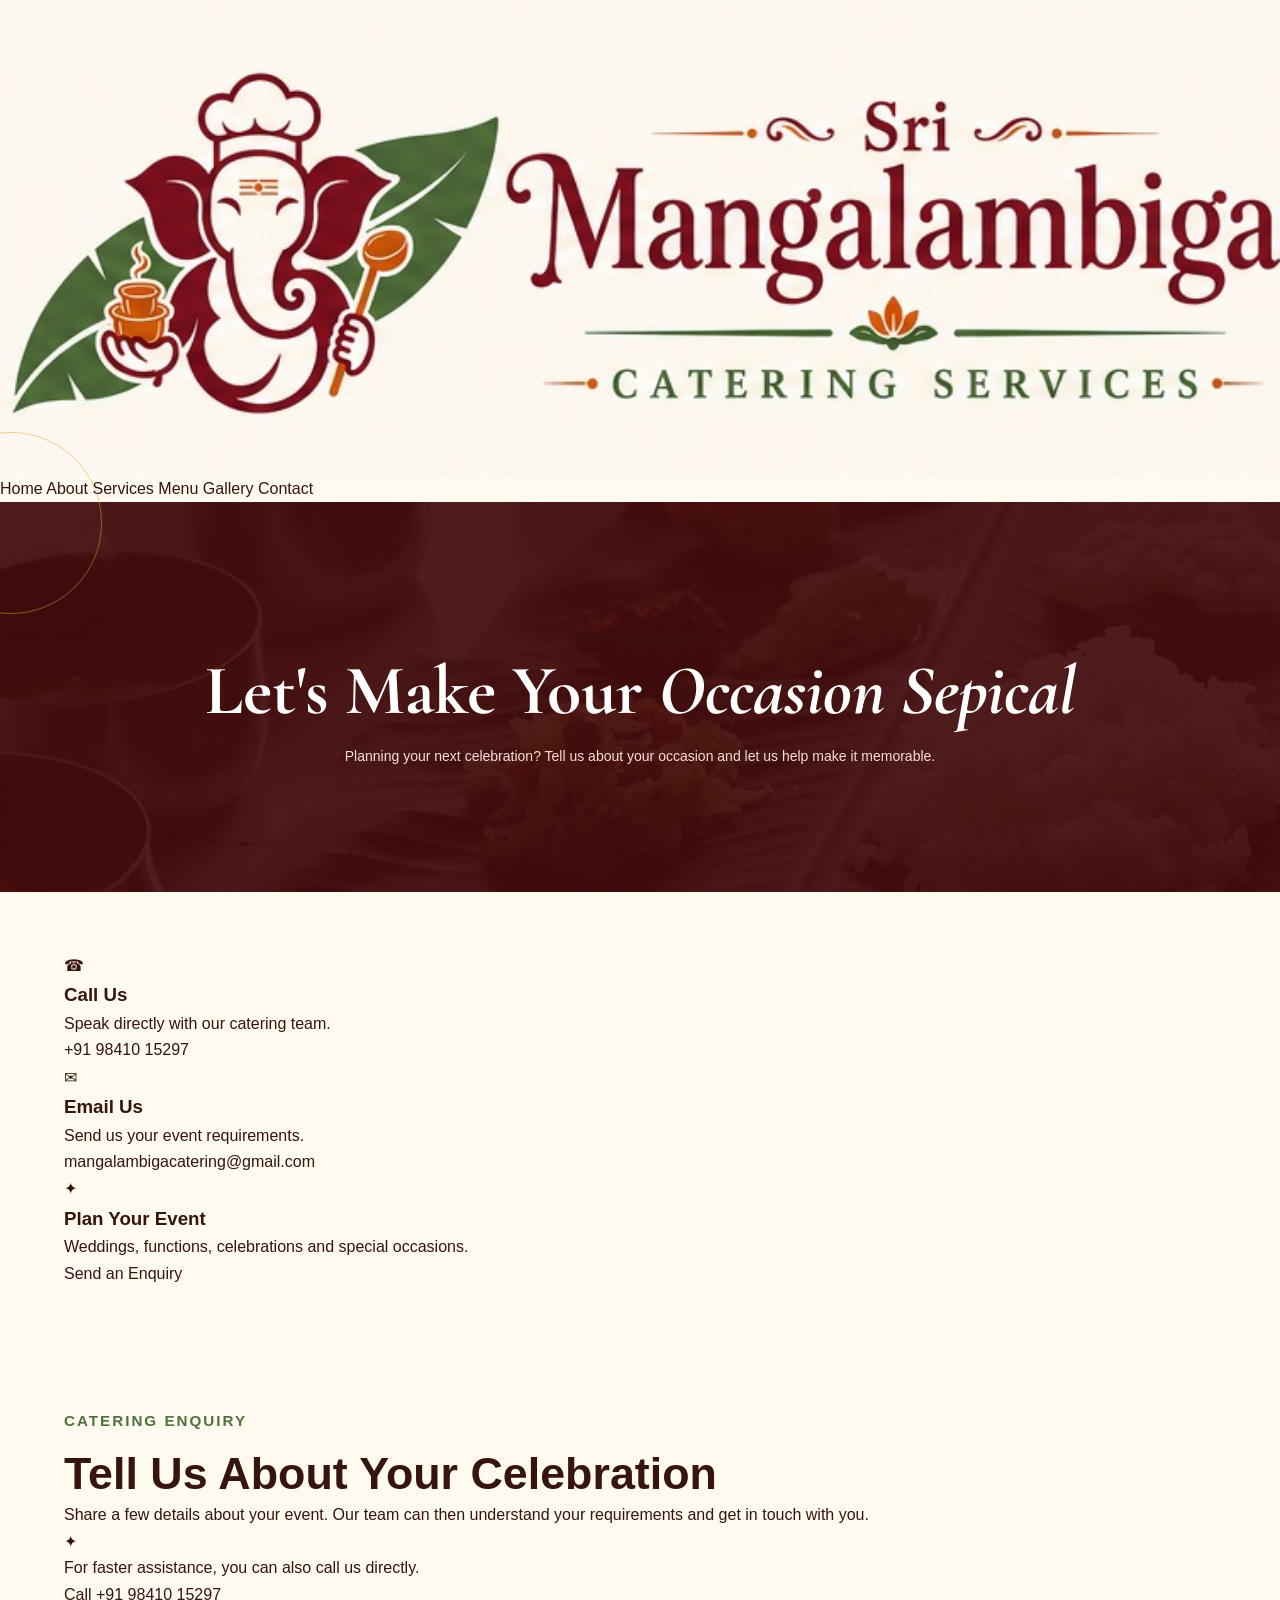
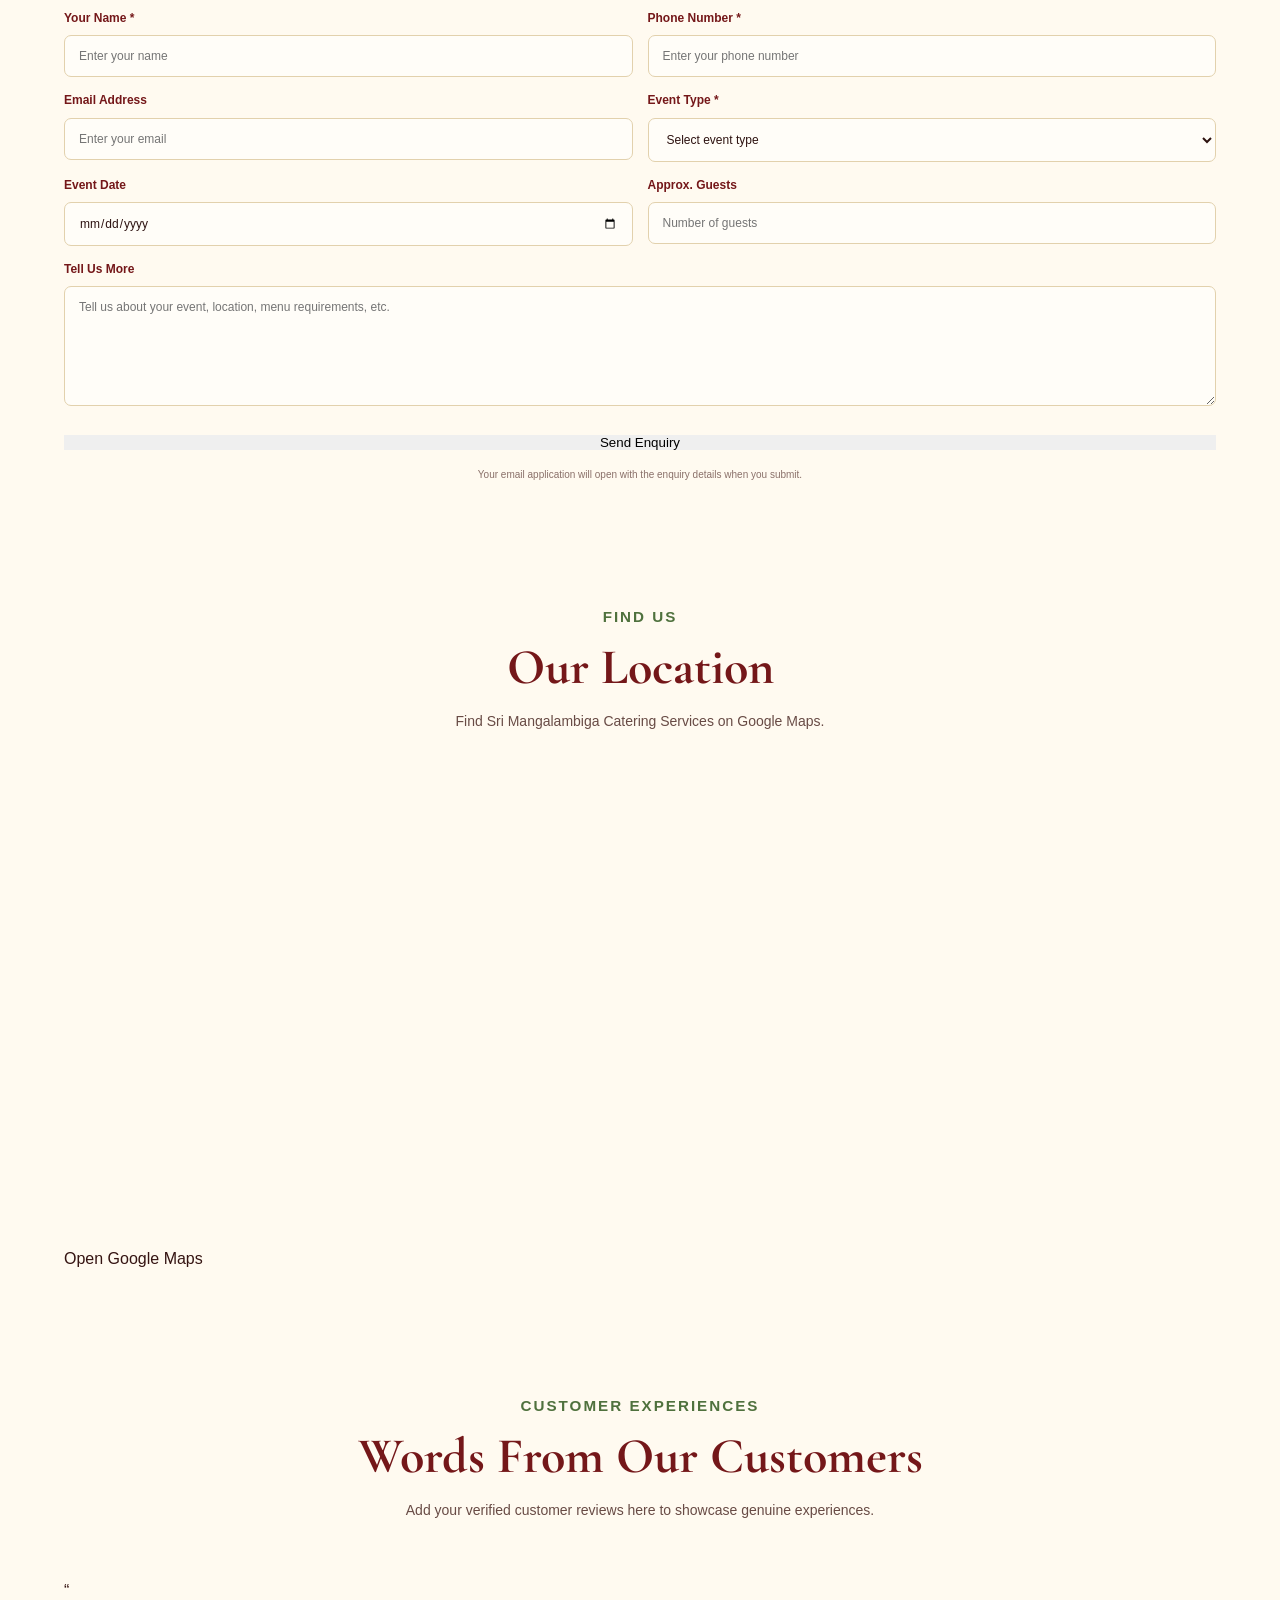
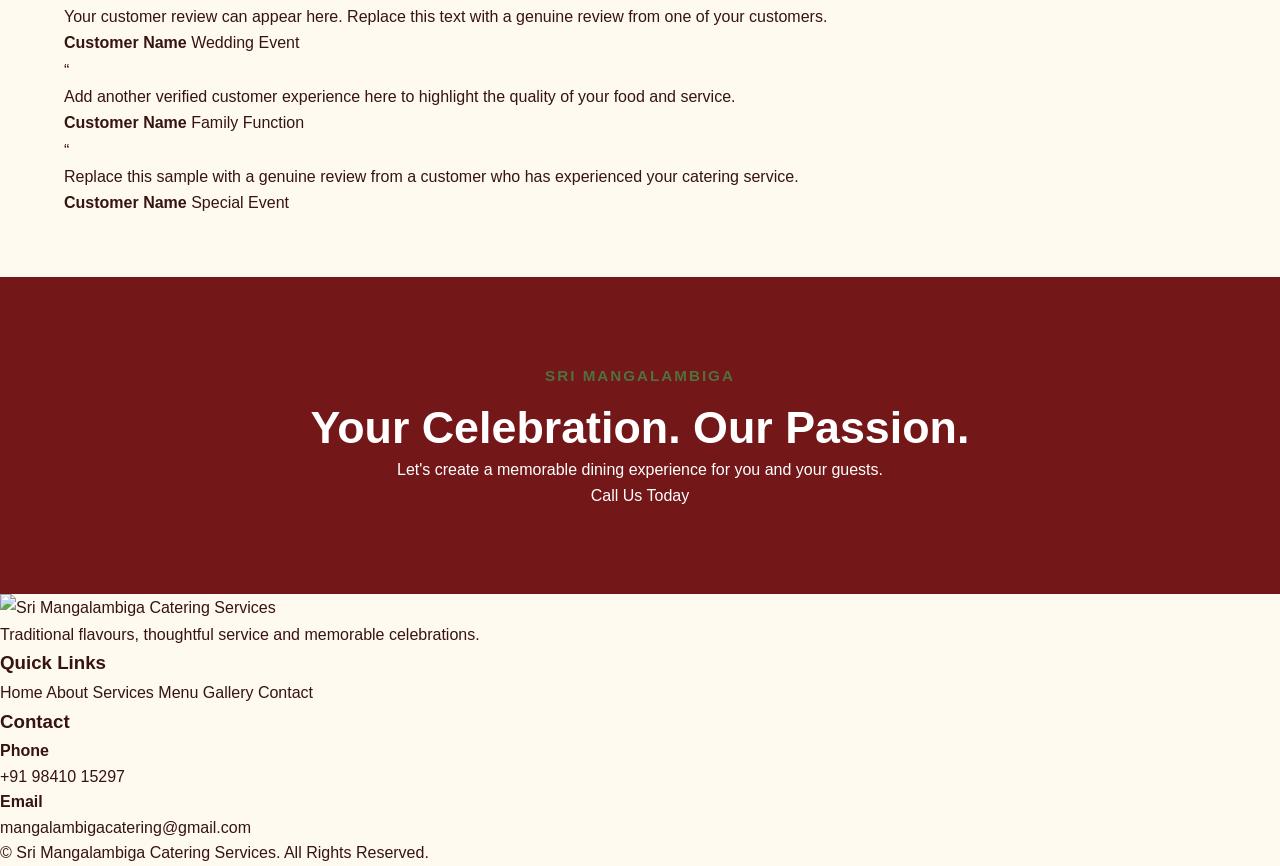
==== about.html @ ab40371c "Replace events.html with about.html content" ====
<!DOCTYPE html>
<html lang="en">

<head>
    <meta charset="UTF-8">

    <meta name="viewport"
          content="width=device-width, initial-scale=1.0">

    <title>Contact | Sri Mangalambiga Catering Services</title>

    <link rel="stylesheet" href="style.css">

    <link rel="preconnect"
          href="https://fonts.googleapis.com">

    <link rel="preconnect"
          href="https://fonts.gstatic.com"
          crossorigin>

    <link href="https://fonts.googleapis.com/css2?family=Cormorant+Garamond:wght@400;500;600;700&family=DM+Sans:wght@400;500;600;700&display=swap"
          rel="stylesheet">
</head>

<body>


<!-- =====================================================
     HEADER
===================================================== -->

<header class="site-header">

    <div class="container nav-container">

        <a href="index.html"
           class="logo">

            <img src="images/logo-horizontal.png"
                 alt="Sri Mangalambiga Catering Services"
                 class="brand-logo">

        </a>


        <button class="menu-toggle"
                aria-label="Open navigation menu">

            ☰

        </button>

<nav class="main-nav" id="mainNav">

            <a href="index.html" class="nav-link ">Home</a>

            <a href="about.html" class="nav-link">About</a>

            <a href="services.html" class="nav-link">Services</a>

            <a href="menu.html" class="nav-link">Menu</a>

            <a href="gallery.html" class="nav-link">Gallery</a>

            <a href="contact.html" class="nav-link ">Contact</a>

        </nav>

    </div>

</header>



<!-- =====================================================
     PAGE HERO
===================================================== -->

<section class="page-hero" >

    <div class="container">

        <span class="eyebrow">
            LET'S CONNECT
        </span>

        <h1>
            Let's Make Your
            <em>Occasion Sepical</em>
        </h1>

        <p>
            Planning your next celebration?
            Tell us about your occasion and let us
            help make it memorable.
        </p>

    </div>

</section>



<!-- =====================================================
     CONTACT INFORMATION
===================================================== -->

<section class="contact-info-section">

    <div class="container">

        <div class="contact-info-grid">


            <div class="contact-info-card">

                <div class="contact-icon">
                    ☎
                </div>

                <h3>
                    Call Us
                </h3>

                <p>
                    Speak directly with our catering team.
                </p>

                <a href="tel:+919841015297">
                    +91 98410 15297
                </a>

            </div>



            <div class="contact-info-card">

                <div class="contact-icon">
                    ✉
                </div>

                <h3>
                    Email Us
                </h3>

                <p>
                    Send us your event requirements.
                </p>

                <a href="mailto:mangalambigacatering@gmail.com">
                    mangalambigacatering@gmail.com
                </a>

            </div>



            <div class="contact-info-card">

                <div class="contact-icon">
                    ✦
                </div>

                <h3>
                    Plan Your Event
                </h3>

                <p>
                    Weddings, functions, celebrations
                    and special occasions.
                </p>

                <a href="#enquiry">
                    Send an Enquiry
                </a>

            </div>

        </div>

    </div>

</section>



<!-- =====================================================
     ENQUIRY SECTION
===================================================== -->

<section class="enquiry-section"
         id="enquiry">

    <div class="container">

        <div class="enquiry-grid">


            <!-- LEFT CONTENT -->

            <div class="enquiry-content">

                <span class="section-label">
                    CATERING ENQUIRY
                </span>

                <h2>
                    Tell Us About
                    Your Celebration
                </h2>

                <p>
                    Share a few details about your event.
                    Our team can then understand your
                    requirements and get in touch with you.
                </p>


                <div class="enquiry-note">

                    <span>
                        ✦
                    </span>

                    <p>
                        For faster assistance, you can also
                        call us directly.
                    </p>

                </div>


                <a href="tel:+919841015297"
                   class="btn btn-primary">

                    Call +91 98410 15297

                </a>

            </div>



            <!-- FORM -->

            <div class="enquiry-form-wrapper">

                <form id="enquiryForm"
                      class="enquiry-form">


                    <div class="form-row">

                        <div class="form-group">

                            <label for="name">
                                Your Name *
                            </label>

                            <input
                                type="text"
                                id="name"
                                name="name"
                                placeholder="Enter your name"
                                required>

                        </div>


                        <div class="form-group">

                            <label for="phone">
                                Phone Number *
                            </label>

                            <input
                                type="tel"
                                id="phone"
                                name="phone"
                                placeholder="Enter your phone number"
                                required>

                        </div>

                    </div>



                    <div class="form-row">

                        <div class="form-group">

                            <label for="email">
                                Email Address
                            </label>

                            <input
                                type="email"
                                id="email"
                                name="email"
                                placeholder="Enter your email">

                        </div>


                        <div class="form-group">

                            <label for="eventType">
                                Event Type *
                            </label>

                            <select
                                id="eventType"
                                name="eventType"
                                required>

                                <option value="">
                                    Select event type
                                </option>

                                <option value="Wedding">
                                    Wedding
                                </option>

                                <option value="Engagement">
                                    Engagement
                                </option>

                                <option value="Family Function">
                                    Family Function
                                </option>

                                <option value="Traditional Function">
                                    Traditional Function
                                </option>

                                <option value="Corporate Event">
                                    Corporate Event
                                </option>

                                <option value="Special Event">
                                    Special Event
                                </option>

                            </select>

                        </div>

                    </div>



                    <div class="form-row">

                        <div class="form-group">

                            <label for="eventDate">
                                Event Date
                            </label>

                            <input
                                type="date"
                                id="eventDate"
                                name="eventDate">

                        </div>


                        <div class="form-group">

                            <label for="guests">
                                Approx. Guests
                            </label>

                            <input
                                type="number"
                                id="guests"
                                name="guests"
                                min="1"
                                placeholder="Number of guests">

                        </div>

                    </div>



                    <div class="form-group">

                        <label for="message">
                            Tell Us More
                        </label>

                        <textarea
                            id="message"
                            name="message"
                            rows="6"
                            placeholder="Tell us about your event, location, menu requirements, etc."></textarea>

                    </div>



                    <button type="submit"
                            class="btn btn-primary form-submit">

                        Send Enquiry

                    </button>


                    <p class="form-note">
                        Your email application will open
                        with the enquiry details when you submit.
                    </p>

                </form>

            </div>

        </div>

    </div>

</section>



<!-- =====================================================
     MAP
===================================================== -->

<section class="map-section">

    <div class="container">

        <div class="section-heading center">

            <span class="section-label">
                FIND US
            </span>

            <h2>
                Our Location
            </h2>

            <p>
                Find Sri Mangalambiga Catering Services
                on Google Maps.
            </p>

        </div>


        <div class="map-wrapper">

            <iframe
                src="https://www.google.com/maps?q=Sri%20Mangalambiga%20Catering%20Services&output=embed"
                width="100%"
                height="450"
                style="border:0;"
                allowfullscreen=""
                loading="lazy"
                referrerpolicy="no-referrer-when-downgrade">
            </iframe>

        </div>


        <div class="map-button-wrapper">

            <a
                href="https://www.google.com/maps/search/?api=1&query=Sri%20Mangalambiga%20Catering%20Services"
                target="_blank"
                rel="noopener"
                class="btn btn-primary">

                Open Google Maps

            </a>

        </div>

    </div>

</section>



<!-- =====================================================
     TESTIMONIALS
     NOTE: Testimonials are intentionally NOT in navbar.
===================================================== -->

<section class="testimonials-section">

    <div class="container">

        <div class="section-heading center">

            <span class="section-label">
                CUSTOMER EXPERIENCES
            </span>

            <h2>
                Words From Our Customers
            </h2>

            <p>
                Add your verified customer reviews here
                to showcase genuine experiences.
            </p>

        </div>


        <div class="testimonials-grid">


            <article class="testimonial-card">

                <div class="quote-mark">
                    “
                </div>

                <p>
                    Your customer review can appear here.
                    Replace this text with a genuine review
                    from one of your customers.
                </p>

                <div class="testimonial-author">

                    <strong>
                        Customer Name
                    </strong>

                    <span>
                        Wedding Event
                    </span>

                </div>

            </article>



            <article class="testimonial-card">

                <div class="quote-mark">
                    “
                </div>

                <p>
                    Add another verified customer experience
                    here to highlight the quality of your
                    food and service.
                </p>

                <div class="testimonial-author">

                    <strong>
                        Customer Name
                    </strong>

                    <span>
                        Family Function
                    </span>

                </div>

            </article>



            <article class="testimonial-card">

                <div class="quote-mark">
                    “
                </div>

                <p>
                    Replace this sample with a genuine review
                    from a customer who has experienced
                    your catering service.
                </p>

                <div class="testimonial-author">

                    <strong>
                        Customer Name
                    </strong>

                    <span>
                        Special Event
                    </span>

                </div>

            </article>


        </div>

    </div>

</section>



<!-- =====================================================
     FINAL CTA
===================================================== -->

<section class="home-cta contact-cta">

    <div class="container">

        <span class="section-label">
            SRI MANGALAMBIGA
        </span>

        <h2>
            Your Celebration.
            Our Passion.
        </h2>

        <p>
            Let's create a memorable dining experience
            for you and your guests.
        </p>

        <a href="tel:+919841015297"
           class="btn btn-light">

            Call Us Today

        </a>

    </div>

</section>



<!-- =====================================================
     FOOTER
===================================================== -->

<footer class="site-footer">

    <div class="container footer-grid">


        <div class="footer-brand">

            <img src="images/logo-withoutbackground.png"
                 alt="Sri Mangalambiga Catering Services">

            <p>
                Traditional flavours, thoughtful service
                and memorable celebrations.
            </p>

        </div>


        <div class="footer-links">

            <h3>
                Quick Links
            </h3>

            <a href="index.html">
                Home
            </a>

            <a href="about.html">
                About
            </a>

            <a href="services.html">
                Services
            </a>

            <a href="menu.html">
                Menu
            </a>

            <a href="gallery.html">
                Gallery
            </a>

            <a href="contact.html">
                Contact
            </a>

        </div>


        <div class="footer-contact">

            <h3>
                Contact
            </h3>

            <p>
                <strong>Phone</strong><br>

                <a href="tel:+919841015297">
                    +91 98410 15297
                </a>
            </p>

            <p>
                <strong>Email</strong><br>

                <a href="mailto:mangalambigacatering@gmail.com">
                    mangalambigacatering@gmail.com
                </a>
            </p>

        </div>

    </div>


    <div class="footer-bottom">

        <p>
            © <span id="year"></span>
            Sri Mangalambiga Catering Services.
            All Rights Reserved.
        </p>

    </div>

</footer>


<script src="script.js"></script>

</body>

</html>
---- style.css ----
/* =====================================================
   SRI MANGALAMBIGA CATERING
   PREMIUM TRADITIONAL WEBSITE
===================================================== */


/* =====================================================
   RESET
===================================================== */

* {
    margin: 0;
    padding: 0;
    box-sizing: border-box;
}

html {
    scroll-behavior: smooth;
}

body {
    font-family: "Poppins", sans-serif;
    color: #351412;
    background: #fffaf0;
    line-height: 1.7;
}

a {
    text-decoration: none;
    color: inherit;
}

img {
    width: 100%;
    display: block;
}


/* =====================================================
   COLOUR SYSTEM
===================================================== */

:root {
    --maroon: #741719;
    --dark-maroon: #430b0d;
    --deep-red: #8d1d1f;

    --gold: #d9a52e;
    --light-gold: #c99803;

    --cream: #fff8e8;
    --soft-cream: #fffdf7;
    --beige: #f4e7ca;

    --green: #4f713d;
    --dark: #2d1210;

    --text: #684b45;
    --border: #ead8b3;
}


/* =====================================================
   HEADER
===================================================== */

.header {
    width: 100%;
    min-height: 92px;

    padding: 10px 6%;

    display: flex;
    align-items: center;
    justify-content: space-between;

    gap: 25px;

    background: rgba(255, 248, 232, 0.97);

    border-bottom: 1px solid var(--border);

    position: sticky;
    top: 0;

    z-index: 1000;

    backdrop-filter: blur(10px);
}


/* =====================================================
   LOGO
===================================================== */

.logo-area {
    display: flex;
    align-items: center;

    gap: 13px;

    flex-shrink: 0;
}

.logo-circle {
    width: 66px;
    height: 66px;

    border-radius: 50%;

    background: var(--maroon);

    border: 3px solid var(--gold);

    overflow: hidden;

    display: flex;
    align-items: center;
    justify-content: center;

    box-shadow:
        0 6px 18px rgba(70, 15, 10, 0.2);
}

.logo-circle img {
    width: 100%;
    height: 100%;

    object-fit: cover;
}

.logo-text h2 {
    font-family: "Cormorant Garamond", serif;

    font-size: 25px;

    line-height: 1;

    color: var(--maroon);

    letter-spacing: 0.5px;
}

.logo-text p {
    margin-top: 5px;

    font-size: 10px;

    color: var(--green);

    letter-spacing: 1px;

    text-transform: uppercase;
}


/* =====================================================
   NAVIGATION
===================================================== */
.menu-toggle{
    display:none;
}

@media(max-width:768px){
    .nav-menu {
        display: none; /* Hidden by default on mobile */
    }
    .nav-menu.active {
        display: block; /* Shown when toggled */
    }
    .menu-toggle {
        font-size: 24px;
        background: none;
        border: none;
        cursor: pointer;
    }
    
}
.navbar {
    display: flex;
    align-items: center;

    gap: 27px;
}

.navbar a {
    position: relative;

    padding: 8px 0;

    color: #4b2d29;

    font-size: 13px;

    font-weight: 500;

    transition: 0.3s;
}

.navbar a::after {
    content: "";

    position: absolute;

    width: 0;
    height: 2px;

    left: 50%;
    bottom: 0;

    background: var(--gold);

    transition: 0.3s;

    transform: translateX(-50%);
}

.navbar a:hover,
.navbar a.active {
    color: var(--maroon);
}

.navbar a:hover::after,
.navbar a.active::after {
    width: 100%;
}


/* =====================================================
   BOOK BUTTON
===================================================== */

.book-btn {
    padding: 11px 22px;

    background: var(--maroon);

    color: white;

    border-radius: 30px;

    font-size: 12px;

    font-weight: 600;

    box-shadow:
        0 7px 18px rgba(116, 23, 25, 0.2);

    transition: 0.3s;
}

.book-btn:hover {
    background: var(--dark-maroon);

    transform: translateY(-2px);
}


/* =====================================================
   HERO
===================================================== */

.hero {
    min-height: 690px;

    padding: 85px 8%;

    display: flex;
    align-items: center;
    justify-content: space-between;

    gap: 70px;

    position: relative;

    overflow: hidden;

    background:
        radial-gradient(
            circle at 10% 15%,
            rgba(217, 165, 46, 0.18) 0 4%,
            transparent 4.5%
        ),
        radial-gradient(
            circle at 85% 80%,
            rgba(79, 113, 61, 0.08) 0 12%,
            transparent 12.5%
        ),
        var(--cream);
}



/* =====================================================
   HERO CONTENT
===================================================== */

.hero-content {
    width: 53%;

    position: relative;

    z-index: 2;
}

.traditional-tag {
    display: inline-block;

    margin-bottom: 20px;

    color: var(--green);

    font-size: 12px;

    font-weight: 700;

    letter-spacing: 2px;
}


/* Main Tamil heading */

.content-hero {
    font-family: 'Marcellus', 'Cormorant Garamond', serif;;

    font-size: clamp(32px, 9vw, 44px);

    line-height: 1.05;

    color: var(--maroon);

    margin-bottom: 25px;

    font-weight: 700;
}

.content-hero span {
    color: var(--dark);
}


/* Hero paragraph */

.hero-content > p {
    max-width: 590px;

    color: var(--text);

    font-size: 15px;

    line-height: 1.9;

    margin-bottom: 30px;
}


/* =====================================================
   HERO BUTTONS
===================================================== */

.hero-buttons {
    display: flex;

    align-items: center;

    gap: 15px;

    flex-wrap: wrap;
}

.primary-btn,
.secondary-btn {
    display: inline-block;

    padding: 13px 25px;

    border-radius: 30px;

    font-size: 13px;

    font-weight: 600;

    transition: 0.3s;
}

.primary-btn {
    background: var(--maroon);

    color: white;

    box-shadow:
        0 8px 20px rgba(116, 23, 25, 0.2);
}

.primary-btn:hover {
    background: var(--dark-maroon);

    transform: translateY(-3px);
}

.secondary-btn {
    border: 1px solid var(--maroon);

    color: var(--maroon);

    background: transparent;
}

.secondary-btn:hover {
    background: var(--maroon);

    color: white;

    transform: translateY(-3px);
}


/* =====================================================
   HERO TRUST
===================================================== */

.hero-trust {
    display: flex;

    gap: 35px;

    margin-top: 42px;

    padding-top: 25px;

    border-top: 1px solid rgba(116, 23, 25, 0.15);
}

.hero-trust div {
    display: flex;

    flex-direction: column;
}

.hero-trust strong {
    font-family: "Cormorant Garamond", serif;

    color: var(--maroon);

    font-size: 24px;

    line-height: 1;
}

.hero-trust span {
    margin-top: 5px;

    color: var(--text);

    font-size: 9px;

    text-transform: uppercase;

    letter-spacing: 0.7px;
}


/* =====================================================
   HERO IMAGE
===================================================== */

.hero-image {
    width: 43%;

    position: relative;

    z-index: 2;
}

.image-frame {
    width: min(470px, 100%);

    margin-left: auto;

    padding: 10px;

    background: white;

    border: 2px solid var(--gold);

    border-radius: 50% 50% 15px 50%;

    transform: rotate(2deg);

    box-shadow:
        0 25px 50px rgba(55, 15, 10, 0.25);
}

.image-frame img {
    height: 440px;

    object-fit: cover;

    border-radius: 50% 50% 15px 50%;

    transform: rotate(-2deg);
}


/* =====================================================
   FOOD BADGE
===================================================== */

.food-badge {
    position: absolute;

    left: 0;

    bottom: 25px;

    padding: 13px 20px;

    display: flex;
    align-items: center;

    gap: 10px;

    background: var(--cream);

    border: 1px solid var(--border);

    border-radius: 40px;

    box-shadow:
        0 12px 30px rgba(50, 15, 10, 0.18);
}

.food-badge span {
    font-size: 24px;
}

.food-badge strong {
    display: block;

    color: var(--maroon);

    font-size: 13px;
}

.food-badge small {
    display: block;

    color: var(--green);

    font-size: 9px;
}


/* =====================================================
   CULTURE STRIP
===================================================== */

.culture-strip {
    min-height: 105px;

    padding: 20px 8%;

    display: grid;

    grid-template-columns: repeat(4, 1fr);

    align-items: center;

    background: var(--maroon);

    color: white;

    position: relative;
}

.culture-strip::before {
    content: "";

    position: absolute;

    width: 100%;
    height: 20px;

    top: -10px;
    left: 0;

    background: var(--gold);

    clip-path: ellipse(50% 50% at 50% 100%);
}

.culture-strip div {
    display: flex;

    align-items: center;

    justify-content: center;

    gap: 10px;
}

.culture-strip span {
    font-size: 22px;
}

.culture-strip p {
    font-size: 12px;

    font-weight: 500;

    letter-spacing: 0.3px;
}


/* =====================================================
   COMMON SECTION
===================================================== */

section {
    width: 100%;
}

.section-heading {
    max-width: 720px;

    margin: 0 auto 55px;

    text-align: center;
}

.section-label {
    display: inline-block;

    margin-bottom: 10px;

    color: var(--green);

    font-size: 11px;

    font-weight: 700;

    letter-spacing: 2.5px;
}

.section-heading h2 {
    font-family: "Cormorant Garamond", serif;

    color: var(--maroon);

    font-size: 50px;

    line-height: 1.1;
}

.section-heading h2 span {
    color: var(--gold);
}

.section-heading p {
    max-width: 600px;

    margin: 15px auto 0;

    color: var(--text);

    font-size: 14px;
}


/* =====================================================
   INTRO SECTION
===================================================== */

.intro-section {
    padding: 110px 8%;

    background: var(--soft-cream);

    position: relative;
}

.intro-section::before {
    content: "✦";

    position: absolute;

    top: 55px;
    left: 7%;

    color: var(--gold);

    font-size: 25px;
}

.intro-section::after {
    content: "✦";

    position: absolute;

    right: 7%;
    bottom: 50px;

    color: var(--gold);

    font-size: 20px;
}

.intro-content {
    max-width: 1100px;

    margin: auto;

    display: grid;

    grid-template-columns: repeat(4, 1fr);

    gap: 25px;
}

.intro-card {
    padding: 35px 28px;

    background: white;

    border: 1px solid var(--border);

    position: relative;

    transition: 0.35s;
}

.intro-card:hover {
    transform: translateY(-8px);

    border-color: var(--gold);

        
}

.intro-card > span {
    color: var(--gold);

    font-family: "Cormorant Garamond", serif;

    font-size: 22px;

    font-weight: 700;
}

.intro-card h3 {
    margin: 15px 0 8px;

    color: var(--maroon);

    font-family: "Cormorant Garamond", serif;

    font-size: 27px;
}

.intro-card p {
    color: var(--text);

    font-size: 13px;
}
.intro-card {
    position: relative;
    overflow: hidden;
    z-index: 1;
    transition: 0.4s ease;
}

/* Background image */
.intro-card::before {
    content: "";
    position: absolute;
    inset: 0;

    background-image: var(--bg);
    background-size: cover;
    background-position: center;

    opacity: 0;
    transform: scale(1.08);

    transition: 
        opacity 0.5s ease,
        transform 0.6s ease;

    z-index: -2;
}

/* Light fade overlay */
.intro-card::after {
    content: "";
    position: absolute;
    inset: 0;

    background: rgba(255, 255, 255, 0.72);

    opacity: 1;
    transition: opacity 1s ease;

    z-index: -1;
}

/* Hover */
.intro-card:hover::before {
    opacity: 0.95;
    transform: scale(1);
}

.intro-card:hover::after {
    opacity: 1;
}

/* Content stays above image */
.intro-card span,
.intro-card h3,
.intro-card p {
    position: relative;
    z-index: 2;
    transition: 0.4s ease;
}

.intro-card:hover h3,
.intro-card:hover p,
.intro-card:hover span {
    color: #3b2a20;
}

/* =====================================================
   HOME SERVICES
===================================================== */

.home-services {
    padding: 110px 8%;

    background: var(--beige);
}

.service-preview {
    max-width: 1100px;

    margin: auto;

    display: grid;

    grid-template-columns: repeat(3, 1fr);

    gap: 25px;
}

.service-preview-card {
    padding: 35px 28px;

    background: var(--cream);

    border: 1px solid var(--border);

    position: relative;

    overflow: hidden;

    transition: 0.35s;
}

.service-preview-card::before {
    content: "";

    position: absolute;

    width: 80px;
    height: 80px;

    border-radius: 50%;

    background: rgba(217, 165, 46, 0.12);

    right: -25px;
    top: -25px;
}

.service-preview-card:hover {
    transform: translateY(-8px);

    box-shadow:
        0 20px 35px rgba(70, 20, 10, 0.12);
}

.service-number {
    color: var(--gold);

    font-family: "Cormorant Garamond", serif;

    font-size: 23px;

    font-weight: 700;
}

.service-preview-card h3 {
    margin: 12px 0;

    color: var(--maroon);

    font-family: "Cormorant Garamond", serif;

    font-size: 28px;
}

.service-preview-card p {
    color: var(--text);

    font-size: 13px;

    margin-bottom: 18px;
}

.service-preview-card a {
    color: var(--maroon);

    font-size: 12px;

    font-weight: 700;
}

.center-button {
    text-align: center;

    margin-top: 45px;
}


/* =====================================================
   TRADITION PREVIEW
===================================================== */

.tradition-preview {
    padding: 110px 8%;

    display: flex;

    align-items: center;

    gap: 80px;

    background: var(--cream);
}

.tradition-image {
    width: 50%;

    position: relative;
}

.tradition-image::before {
    content: "";

    position: absolute;

    width: 100%;
    height: 100%;

    left: -15px;
    top: 15px;

    border: 2px solid var(--gold);

    border-radius: 10px 55px 10px 55px;
}

.tradition-image img {
    height: 440px;

    object-fit: cover;

    border-radius: 10px 55px 10px 55px;

    position: relative;

    z-index: 2;
}

.tradition-content {
    width: 50%;
}

.tradition-content h2 {
    font-family: "Cormorant Garamond", serif;

    color: var(--maroon);

    font-size: 52px;

    line-height: 1.1;

    margin-bottom: 25px;
}

.tradition-content h2 span {
    color: var(--gold);
}

.tradition-content p {
    color: var(--text);

    font-size: 14px;

    margin-bottom: 15px;
}

.text-btn {
    display: inline-block;

    margin-top: 15px;

    color: var(--maroon);

    font-size: 13px;

    font-weight: 700;

    border-bottom: 1px solid var(--gold);

    padding-bottom: 3px;
}


/* =====================================================
   MENU PREVIEW
===================================================== */

.menu-preview {
    padding: 110px 8%;

    background: var(--soft-cream);
}

.menu-preview-grid {
    max-width: 1100px;

    margin: auto;

    display: grid;

    grid-template-columns: repeat(3, 1fr);

    gap: 25px;
}

.menu-item {
    background: white;

    overflow: hidden;

    border: 1px solid var(--border);

    transition: 0.35s;
}

.menu-item:hover {
    transform: translateY(-8px);

    box-shadow:
        0 18px 35px rgba(70, 20, 10, 0.13);
}

.menu-item img {
    height: 250px;

    object-fit: cover;
}

.menu-item div {
    padding: 22px;
}

.menu-item h3 {
    color: var(--maroon);

    font-family: "Cormorant Garamond", serif;

    font-size: 27px;

    margin-bottom: 5px;
}

.menu-item p {
    color: var(--text);

    font-size: 12px;
}


/* =====================================================
   EVENTS PREVIEW
===================================================== */

.events-preview {
    padding: 110px 8%;

    background: var(--beige);
}

.event-preview-grid {
    max-width: 1100px;

    margin: auto;

    display: grid;

    grid-template-columns: repeat(4, 1fr);

    gap: 20px;
}

.event-box {
    padding: 35px 20px;

    text-align: center;

    background: var(--cream);

    border: 1px solid var(--border);

    transition: 0.35s;
}

.event-box:hover {
    background: var(--maroon);

    color: white;

    transform: translateY(-7px);
}

.event-box span {
    display: block;

    font-size: 35px;

    margin-bottom: 12px;
}

.event-box h3 {
    font-family: "Cormorant Garamond", serif;

    color: var(--maroon);

    font-size: 25px;

    margin-bottom: 7px;
}

.event-box:hover h3 {
    color: var(--gold);
}

.event-box p {
    color: var(--text);

    font-size: 11px;
}

.event-box:hover p {
    color: #f6e9d9;
}


/* =====================================================
   CTA
===================================================== */

.cta {
    min-height: 470px;

    padding: 90px 8%;

    display: flex;

    justify-content: center;
    align-items: center;

    text-align: center;

    color: white;

    background:
        linear-gradient(
            rgba(67, 11, 13, 0.94),
            rgba(67, 11, 13, 0.94)
        ),
        url("images/traditional-food.jpg")
        center / cover;

    position: relative;

    overflow: hidden;
}

.cta::before {
    content: "";

    position: absolute;

    width: 400px;
    height: 400px;

    border: 1px solid rgba(217, 165, 46, 0.5);

    border-radius: 50%;

    left: -200px;
    top: -180px;
}

.cta::after {
    content: "";

    position: absolute;

    width: 300px;
    height: 300px;

    border: 1px solid rgba(217, 165, 46, 0.3);

    border-radius: 50%;

    right: -150px;
    bottom: -150px;
}

.cta-content {
    max-width: 700px;

    position: relative;

    z-index: 2;
}

.cta-content > span {
    color: var(--gold);

    font-size: 11px;

    font-weight: 700;

    letter-spacing: 3px;
}

.cta h2 {
    font-family: "Cormorant Garamond", serif;

    font-size: 58px;

    line-height: 1.05;

    margin: 18px 0;
}

.cta h2 strong {
    color: var(--gold);
}

.cta p {
    max-width: 550px;

    margin: 0 auto 28px;

    color: #f4dfd3;

    font-size: 13px;
}

.cta-btn {
    display: flex;
    align-items: center;
    justify-content: center;
    gap: 8px;
    
    display: center;

    padding: 13px 28px;

    background: var(--gold);

    color: var(--dark);

    border-radius: 30px;

    font-size: 13px;

    font-weight: 700;

    transition: 0.3s;
}

.cta-btn:hover {
    background: white;

    transform: translateY(-3px);
}


/* =====================================================
   FOOTER
===================================================== */

.footer {
    background: var(--dark-maroon);

    color: white;
}

.footer-content {
    padding: 65px 8%;

    display: grid;

    grid-template-columns: 2fr 1fr 1fr;

    gap: 60px;
}

.footer h2 {
    color: var(--gold);

    font-family: "Cormorant Garamond", serif;

    font-size: 34px;

    margin-bottom: 5px;
}

.footer h3 {
    color: var(--gold);

    font-size: 15px;

    margin-bottom: 18px;
}

.footer p,
.footer a {
    color: #e8d5cb;

    font-size: 12px;
}

.footer p {
    margin-bottom: 8px;
}

.footer a {
    display: block;

    margin-bottom: 8px;

    transition: 0.3s;
}

.footer a:hover {
    color: var(--gold);

    transform: translateX(3px);
}

.copyright {
    padding: 18px;
   
    text-align: center;

    border-top: 1px solid rgba(255,255,255,0.12);

    color: #cdb5aa;

    font-size: 10px;
}

/* =====================================================
   RESPONSIVE - TABLET
===================================================== */

@media (max-width: 1000px) {

    .navbar {
        gap: 15px;
    }

    .navbar a {
        font-size: 12px;
    }

    .hero {
        gap: 35px;
    }

    .hero-content {
        width: 52%;
    }

    .hero-image {
        width: 43%;
    }

    .hero-trust {
        gap: 20px;
    }

    .intro-content,
    .service-preview,
    .menu-preview-grid {
        grid-template-columns: repeat(2, 1fr);
    }

    .event-preview-grid {
        grid-template-columns: repeat(2, 1fr);
    }
    
}


/* =====================================================
   MOBILE
===================================================== */

@media (max-width: 800px) {

    .header {
        flex-wrap: wrap;

        justify-content: center;

        padding: 12px 5%;
    }

    .logo-area {
        width: 100%;

        justify-content: center;
    }

    .navbar {
        width: 100%;

        justify-content: center;

        flex-wrap: wrap;

        order: 3;
    }

    .book-btn {
        display: none;
    }


    /* HERO */

    .hero {
        flex-direction: column;

        text-align: center;

        padding: 75px 6%;
    }

    .hero-content,
    .hero-image {
        width: 100%;
    }

    .hero-content {
        display: flex;

        flex-direction: column;

        align-items: center;
    }

    .hero-buttons {
        justify-content: center;
    }

    .hero-trust {
        justify-content: center;

        width: 100%;
    }

    .hero-image {
        max-width: 500px;
    }


    /* TRADITION */

    .tradition-preview {
        flex-direction: column;

        gap: 55px;

        padding: 80px 6%;
    }

    .tradition-image,
    .tradition-content {
        width: 100%;
    }

    .tradition-content {
        text-align: center;
    }


    /* FOOTER */

    .footer-content {
        grid-template-columns: 1fr 1fr;

        padding: 55px 6%;
    }

}


/* =====================================================
   SMALL MOBILE
===================================================== */

@media (max-width: 550px) {

    .header {
        padding: 10px 4%;
    }

    .logo-text h2 {
        font-size: 21px;
    }

    .logo-text p {
        font-size: 8px;
    }

    .logo-circle {
        width: 58px;
        height: 58px;
    }

    .navbar {
        gap: 12px;
    }

    .navbar a {
        font-size: 11px;
    }


    /* HERO */

    .hero {
        padding: 60px 5%;
    }

    .content-hero {
        font-size: 46px;
    }

    .hero-content > p {
        font-size: 13px;
    }

    .hero-trust {
        gap: 15px;
    }

    .hero-trust strong {
        font-size: 20px;
    }

    .hero-trust span {
        font-size: 7px;
    }

    .image-frame img {
        height: 320px;
    }

    .food-badge {
        left: 0;
        bottom: 15px;

        padding: 10px 14px;
    }


    /* CULTURE */

    .culture-strip {
        grid-template-columns: repeat(2, 1fr);

        gap: 20px;

        padding: 30px 5%;
    }

    .culture-strip div {
        flex-direction: column;

        gap: 2px;
    }


    /* SECTIONS */

    .intro-section,
    .home-services,
    .tradition-preview,
    .menu-preview,
    .events-preview {
        padding: 75px 5%;
    }

    .section-heading h2,
    .tradition-content h2 {
        font-size: 40px;
    }


    /* GRIDS */

    .intro-content,
    .service-preview,
    .menu-preview-grid,
    .event-preview-grid {
        grid-template-columns: 1fr;
    }


    /* TRADITION */

    .tradition-image img {
        height: 320px;
    }


    /* CTA */

    .cta {
        min-height: 420px;

        padding: 70px 5%;
    }

    .cta h2 {
        font-size: 43px;
    }


    /* FOOTER */

    .footer-content {
        grid-template-columns: 1fr;

        gap: 35px;

        padding: 50px 7%;
    }

}
/* =====================================================
   INNER PAGE HERO
===================================================== */

.page-hero {
    min-height: 390px;

    padding: 90px 8%;

    display: flex;

    align-items: center;
    justify-content: center;

    text-align: center;

    background:
        linear-gradient(
            rgba(67, 11, 13, 0.92),
            rgba(67, 11, 13, 0.92)
        ),
        url("images/banana-leaf.jpg")
        center / cover;

    position: relative;
}

.page-hero::before {
    content: "";

    position: absolute;

    width: 180px;
    height: 180px;

    border: 1px solid rgba(217, 165, 46, 0.5);

    border-radius: 50%;

    left: -80px;
    top: -70px;
}

.page-hero-content {
    max-width: 800px;

    position: relative;

    z-index: 2;
}

.page-hero h1 {
    font-family: "Cormorant Garamond", serif;

    color: white;

    font-size: clamp(48px, 6vw, 70px);

    line-height: 1.05;

    margin-bottom: 18px;
}

.page-hero h1 span {
    color: var(--gold);
}

.page-hero p {
    max-width: 650px;

    margin: auto;

    color: #f4dfd3;

    font-size: 14px;
}


/* =====================================================
   SERVICES PAGE
===================================================== */

.services-intro {
    padding: 110px 8%;

    background: var(--soft-cream);
}

.service-large-grid {
    max-width: 1150px;

    margin: auto;

    display: grid;

    grid-template-columns: repeat(3, 1fr);

    gap: 25px;
}

.service-large-card {
    padding: 35px 28px;

    background: white;

    border: 1px solid var(--border);

    position: relative;

    transition: 0.35s;
}

.service-large-card:hover {
    transform: translateY(-8px);

    border-color: var(--gold);

    box-shadow:
        0 20px 40px rgba(70, 20, 10, 0.12);
}

.service-large-number {
    position: absolute;

    top: 20px;
    right: 22px;

    color: var(--light-gold);

    font-family: "Cormorant Garamond", serif;

    font-size: 28px;

    font-weight: 700;
}

.service-large-icon {
    width: 65px;
    height: 65px;

    margin-bottom: 20px;

    display: flex;
    align-items: center;
    justify-content: center;

    border-radius: 50%;

    background: #f7e5bb;

    font-size: 28px;
}

.service-large-card h3 {
    color: var(--maroon);

    font-family: "Cormorant Garamond", serif;

    font-size: 29px;

    margin-bottom: 8px;
}

.service-large-card > p {
    color: var(--text);

    font-size: 12px;

    margin-bottom: 18px;
}

.service-large-card ul {
    list-style: none;

    border-top: 1px solid var(--border);

    padding-top: 15px;
}

.service-large-card li {
    color: #684b45;

    font-size: 11px;

    margin-bottom: 7px;

    position: relative;

    padding-left: 17px;
}

.service-large-card li::before {
    content: "✦";

    position: absolute;

    left: 0;

    color: var(--gold);
}


/* =====================================================
   SERVICE EXPERIENCE
===================================================== */

.service-experience {
    padding: 110px 8%;

    display: flex;

    align-items: center;

    gap: 75px;

    background: var(--beige);
}

.service-experience-image {
    width: 50%;
}

.service-experience-image img {
    height: 430px;

    object-fit: cover;

    border-radius: 10px 60px 10px 60px;

    border: 8px solid white;

    box-shadow:
        0 20px 40px rgba(70, 20, 10, 0.15);
}

.service-experience-content {
    width: 50%;
}

.service-experience-content h2 {
    color: var(--maroon);

    font-family: "Cormorant Garamond", serif;

    font-size: 52px;

    line-height: 1.05;

    margin-bottom: 22px;
}

.service-experience-content h2 span {
    color: var(--gold);
}

.service-experience-content > p {
    color: var(--text);

    font-size: 14px;

    margin-bottom: 30px;
}

.experience-points {
    display: grid;

    grid-template-columns: 1fr 1fr;

    gap: 15px;
}

.experience-points div {
    padding: 15px;

    background: var(--cream);

    border-left: 3px solid var(--gold);

    display: flex;

    flex-direction: column;
}

.experience-points strong {
    color: var(--gold);

    font-family: "Cormorant Garamond", serif;

    font-size: 20px;
}

.experience-points span {
    color: var(--maroon);

    font-size: 11px;

    font-weight: 600;
}


/* =====================================================
   SERVICES PAGE RESPONSIVE
===================================================== */

@media (max-width: 1000px) {

    .service-large-grid {
        grid-template-columns: repeat(2, 1fr);
    }

}

@media (max-width: 800px) {

    .service-experience {
        flex-direction: column;

        gap: 50px;

        padding: 80px 6%;
    }

    .service-experience-image,
    .service-experience-content {
        width: 100%;
    }

    .service-experience-content {
        text-align: center;
    }

}

@media (max-width: 550px) {

    .page-hero {
        min-height: 330px;

        padding: 70px 5%;
    }

    .page-hero h1 {
        font-size: 45px;
    }

    .services-intro {
        padding: 75px 5%;
    }

    .service-large-grid {
        grid-template-columns: 1fr;
    }

    .service-experience {
        padding: 70px 5%;
    }

    .service-experience-image img {
        height: 320px;
    }

    .service-experience-content h2 {
        font-size: 40px;
    }

    .experience-points {
        grid-template-columns: 1fr;
    }

}
/* =====================================================
   MENU PAGE
===================================================== */

.menu-page-hero {
    background:
        linear-gradient(
            rgba(67, 11, 13, 0.90),
            rgba(67, 11, 13, 0.90)
        ),
        url("images/banana-leaf.jpg")
        center / cover;
}


/* MENU INTRO */

.menu-intro {
    padding: 90px 8% 45px;

    background: var(--cream);
}


/* CATEGORY NAV */

.menu-category-nav {
    max-width: 850px;

    margin: 35px auto 0;

    display: flex;

    justify-content: center;

    position: sticky;

    gap: 12px;

}

.menu-category-nav a {
    padding: 10px 20px;

    border: 1px solid #d9c59e;

    border-radius: 30px;

    color: var(--maroon);

    font-size: 12px;

    font-weight: 600;

    transition: 0.3s;
 
  

}

.menu-category-nav a:hover {
    background: var(--maroon);

    color: white;

    border-color: var(--maroon);
}


/* MENU CATEGORY */

.menu-category {
    padding: 75px 12%;

    background: var(--light-cream);
}

.menu-category.alternate {
    background: #f7ead0;
}

.menu-category-title {
    max-width: 900px;

    margin: 0 auto 35px;

    display: flex;

    align-items: center;

    gap: 20px;
}

.menu-category-title > span {
    font-family: "Cormorant Garamond", serif;

    font-size: 42px;

    color: var(--gold);

    font-weight: 700;
}

.menu-category-title small {
    color: var(--green);

    font-size: 10px;

    letter-spacing: 2px;

    font-weight: 700;
}

.menu-category-title h2 {
    color: var(--maroon);

    font-family: "Cormorant Garamond", serif;

    font-size: 42px;

    line-height: 1;
}

.menu-category-title h2 strong {
    color: var(--gold);
}


/* MENU ITEMS */

.menu-items {
    max-width: 900px;

    margin: auto;

    display: grid;

    grid-template-columns: 1fr 1fr;

    column-gap: 55px;

    row-gap: 25px;
}

.menu-item {
    display: flex;

    align-items: center;

    gap: 15px;

    padding-bottom: 18px;

    border-bottom: 1px dashed #d6c19c;
}

.menu-item > div {
    flex: 1;
}

.menu-item h3 {
    color: var(--maroon);

    font-family: "Cormorant Garamond", serif;

    font-size: 24px;

    margin-bottom: 4px;
}

.menu-item p {
    color: #725b55;

    font-size: 11px;

    line-height: 1.6;
}

.menu-dot {
    width: 8px;
    height: 8px;

    min-width: 8px;

    border-radius: 50%;

    background: var(--gold);
}


/* MENU NOTE */

.menu-note {
    padding: 90px 8%;

    background: var(--maroon);

    text-align: center;

    color: white;
}

.menu-note > div {
    max-width: 650px;

    margin: auto;
}

.menu-note h2 {
    font-family: "Cormorant Garamond", serif;

    font-size: 50px;

    line-height: 1.05;

    margin-bottom: 18px;
}

.menu-note h2 span {
    color: var(--gold);
}

.menu-note p {
    max-width: 600px;

    margin: 0 auto 25px;

    color: #ead9d1;

    font-size: 13px;
}


/* MENU RESPONSIVE */

@media (max-width: 800px) {

    .menu-category {
        padding: 65px 7%;
    }

    .menu-items {
        grid-template-columns: 1fr;

        gap: 22px;
    }

    .menu-category-title {
        justify-content: center;

        text-align: center;
    }

}

@media (max-width: 550px) {

    .menu-intro {
        padding: 70px 5% 35px;
    }

    .menu-category-nav a {
        padding: 8px 14px;

        font-size: 11px;
    }

    .menu-category-title > span {
        font-size: 32px;
    }

    .menu-category-title h2 {
        font-size: 34px;
    }

    .menu-item h3 {
        font-size: 22px;
    }

    .menu-note {
        padding: 70px 5%;
    }

    .menu-note h2 {
        font-size: 40px;
    }

}/* =====================================================
   EVENTS PAGE
===================================================== */

.events-page-hero {
    background:
        linear-gradient(
            rgba(67, 11, 13, 0.90),
            rgba(67, 11, 13, 0.90)
        ),
        url("images/banana-leaf.jpg")
        center / cover;
}


/* =========================
   EVENTS INTRO
========================= */

.events-intro {
    padding: 90px 8% 50px;

    background: var(--cream);
}


/* =========================
   EVENT SHOWCASE
========================= */

.event-showcase {
    padding: 40px 8% 110px;

    background: var(--cream);
}

.event-feature {
    max-width: 1150px;

    margin: 0 auto 100px;

    display: flex;

    align-items: center;

    gap: 70px;
}

.event-feature.reverse {
    flex-direction: row-reverse;
}


/* EVENT IMAGE */

.event-feature-image {
    width: 50%;

    position: relative;
}

.event-feature-image img {
    height: 430px;

    object-fit: cover;

    border-radius: 10px 65px 10px 65px;

    border: 8px solid white;

    box-shadow:
        0 20px 45px rgba(70, 20, 10, 0.16);
}

.event-number {
    position: absolute;

    bottom: 20px;
    right: 20px;

    width: 65px;
    height: 65px;

    border-radius: 50%;

    background: var(--maroon);

    color: var(--gold);

    display: flex;

    align-items: center;
    justify-content: center;

    font-family: "Cormorant Garamond", serif;

    font-size: 24px;

    font-weight: 700;

    border: 3px solid var(--gold);
}


/* EVENT CONTENT */

.event-feature-content {
    width: 50%;
}

.event-feature-content h2 {
    font-family: "Cormorant Garamond", serif;

    color: var(--maroon);

    font-size: 52px;

    line-height: 1;

    margin-bottom: 20px;
}

.event-feature-content h2 span {
    color: var(--gold);
}

.event-feature-content > p {
    color: #654c46;

    font-size: 14px;

    line-height: 1.8;

    margin-bottom: 25px;
}


/* EVENT SERVICE POINTS */

.event-services {
    display: grid;

    grid-template-columns: 1fr 1fr;

    gap: 12px;

    margin-bottom: 25px;
}

.event-services div {
    padding: 10px 12px;

    background: #fffdf7;

    border: 1px solid #ead7b3;

    color: #654c46;

    font-size: 11px;
}

.event-services strong {
    color: var(--gold);

    margin-right: 5px;
}


/* =========================
   EVENT TYPES
========================= */

.event-types {
    padding: 100px 8%;

    background: #f7ead0;
}

.event-type-grid {
    max-width: 1100px;

    margin: auto;

    display: grid;

    grid-template-columns: repeat(4, 1fr);

    gap: 22px;
}

.event-type-card {
    padding: 32px 20px;

    background: white;

    text-align: center;

    border: 1px solid #ead7b3;

    border-radius: 10px;

    transition: 0.3s;
}

.event-type-card:hover {
    transform: translateY(-7px);

    border-color: var(--gold);

    box-shadow:
        0 15px 30px rgba(70, 20, 10, 0.12);
}

.event-type-card span {
    display: block;

    font-size: 35px;

    margin-bottom: 15px;
}

.event-type-card h3 {
    font-family: "Cormorant Garamond", serif;

    color: var(--maroon);

    font-size: 26px;

    margin-bottom: 7px;
}

.event-type-card p {
    color: #725b55;

    font-size: 11px;
}


/* =========================
   EVENTS RESPONSIVE
========================= */

@media (max-width: 900px) {

    .event-feature,
    .event-feature.reverse {
        flex-direction: column;

        gap: 45px;
    }

    .event-feature-image,
    .event-feature-content {
        width: 100%;
    }

    .event-feature-content {
        text-align: center;
    }

    .event-type-grid {
        grid-template-columns: repeat(2, 1fr);
    }

}


@media (max-width: 550px) {

    .events-intro {
        padding: 70px 5% 35px;
    }

    .event-showcase {
        padding: 30px 5% 70px;
    }

    .event-feature {
        margin-bottom: 70px;
    }

    .event-feature-image img {
        height: 320px;
    }

    .event-feature-content h2 {
        font-size: 40px;
    }

    .event-services {
        grid-template-columns: 1fr;
    }

    .event-types {
        padding: 70px 5%;
    }

    .event-type-grid {
        grid-template-columns: 1fr;
    }

}
/* =====================================================
   TRADITION PAGE
===================================================== */

.tradition-page-hero {
    background:
        linear-gradient(
            rgba(67, 11, 13, 0.88),
            rgba(67, 11, 13, 0.88)
        ),
        url("images/banana-leaf.jpg")
        center / cover;
}


/* =====================================================
   HERITAGE INTRO
===================================================== */

.heritage-section {
    padding: 110px 8%;

    display: flex;

    align-items: center;

    gap: 80px;

    background: var(--cream);
}

.heritage-image {
    width: 48%;

    position: relative;
}

.heritage-image img {
    height: 500px;

    object-fit: cover;

    border-radius: 15px 70px 15px 70px;

    border: 8px solid white;

    box-shadow:
        0 20px 45px rgba(70, 20, 10, 0.15);
}

.heritage-badge {
    position: absolute;

    right: -25px;
    bottom: 30px;

    background: var(--maroon);

    color: white;

    padding: 16px 22px;

    border-radius: 10px;

    border: 2px solid var(--gold);

    box-shadow:
        0 10px 25px rgba(60, 15, 10, 0.2);
}

.heritage-badge span {
    font-size: 24px;

    margin-right: 8px;
}

.heritage-badge strong {
    color: var(--gold);

    font-family: "Cormorant Garamond", serif;

    font-size: 20px;
}

.heritage-badge small {
    display: block;

    margin-left: 35px;

    color: #ead9d1;

    font-size: 10px;
}

.heritage-content {
    width: 48%;
}

.heritage-content h2 {
    font-family: "Cormorant Garamond", serif;

    color: var(--maroon);

    font-size: 55px;

    line-height: 1;

    margin-bottom: 25px;
}

.heritage-content h2 span {
    color: var(--gold);
}

.heritage-content p {
    color: #654c46;

    font-size: 14px;

    line-height: 1.8;

    margin-bottom: 15px;
}


/* =====================================================
   TRADITION VALUES
===================================================== */

.tradition-values {
    padding: 100px 8%;

    background: #f7ead0;
}

.tradition-grid {
    max-width: 1100px;

    margin: auto;

    display: grid;

    grid-template-columns: repeat(4, 1fr);

    gap: 25px;
}

.tradition-card {
    padding: 35px 22px;

    text-align: center;

    background: white;

    border: 1px solid #ead7b3;

    border-radius: 12px;

    transition: 0.3s;
}

.tradition-card:hover {
    transform: translateY(-8px);

    border-color: var(--gold);

    box-shadow:
        0 15px 30px rgba(70, 20, 10, 0.12);
}

.tradition-icon {
    width: 70px;
    height: 70px;

    margin: 0 auto 18px;

    border-radius: 50%;

    background: #f7e2b3;

    display: flex;

    align-items: center;
    justify-content: center;

    font-size: 30px;
}

.tradition-card h3 {
    color: var(--maroon);

    font-family: "Cormorant Garamond", serif;

    font-size: 27px;

    margin-bottom: 8px;
}

.tradition-card p {
    color: #725b55;

    font-size: 12px;

    line-height: 1.7;
}


/* =====================================================
   BANANA LEAF EXPERIENCE
===================================================== */

.banana-leaf-section {
    padding: 110px 8%;

    display: flex;

    align-items: center;

    gap: 80px;

    background: var(--cream);
}

.banana-leaf-content {
    width: 48%;
}

.banana-leaf-content h2 {
    font-family: "Cormorant Garamond", serif;

    color: var(--maroon);

    font-size: 55px;

    line-height: 1;

    margin-bottom: 25px;
}

.banana-leaf-content h2 span {
    color: var(--gold);
}

.banana-leaf-content > p {
    color: #654c46;

    font-size: 14px;

    line-height: 1.8;

    margin-bottom: 15px;
}

.banana-leaf-image {
    width: 48%;

    position: relative;
}

.banana-leaf-image::before {
    content: "";

    position: absolute;

    width: 100%;
    height: 100%;

    border: 2px solid var(--gold);

    left: -15px;
    top: 15px;

    border-radius: 10px 60px 10px 60px;
}

.banana-leaf-image img {
    height: 450px;

    object-fit: cover;

    border-radius: 10px 60px 10px 60px;

    position: relative;

    z-index: 1;
}


/* LEAF POINTS */

.leaf-points {
    margin-top: 30px;
}

.leaf-points div {
    display: flex;

    align-items: center;

    gap: 15px;

    margin-bottom: 15px;
}

.leaf-points span {
    width: 38px;
    height: 38px;

    border-radius: 50%;

    background: var(--maroon);

    color: var(--gold);

    display: flex;

    align-items: center;
    justify-content: center;

    font-family: "Cormorant Garamond", serif;

    font-weight: 700;

    font-size: 15px;
}

.leaf-points p {
    color: #654c46;

    font-size: 13px;
}


/* =====================================================
   FOOD HERITAGE
===================================================== */

.food-heritage {
    padding: 100px 8%;

    background: #f7ead0;
}

.heritage-food-grid {
    max-width: 1100px;

    margin: auto;

    display: grid;

    grid-template-columns: repeat(3, 1fr);

    gap: 25px;
}

.heritage-food-card {
    background: white;

    border-radius: 12px;

    overflow: hidden;

    box-shadow:
        0 10px 25px rgba(70, 20, 10, 0.08);

    transition: 0.3s;
}

.heritage-food-card:hover {
    transform: translateY(-7px);
}

.heritage-food-card img {
    height: 230px;

    object-fit: cover;
}

.heritage-food-card div {
    padding: 22px;
}

.heritage-food-card h3 {
    color: var(--maroon);

    font-family: "Cormorant Garamond", serif;

    font-size: 27px;

    margin-bottom: 7px;
}

.heritage-food-card p {
    color: #725b55;

    font-size: 12px;

    line-height: 1.7;
}


/* =====================================================
   TRADITION QUOTE
===================================================== */

.tradition-quote {
    min-height: 380px;

    padding: 80px 8%;

    background: var(--maroon);

    color: white;

    display: flex;

    align-items: center;
    justify-content: center;

    text-align: center;

    position: relative;

    overflow: hidden;
}

.tradition-quote::before,
.tradition-quote::after {
    content: "";

    position: absolute;

    width: 250px;
    height: 250px;

    border: 1px solid rgba(226, 167, 45, 0.35);

    border-radius: 50%;
}

.tradition-quote::before {
    left: -120px;
    top: -120px;
}

.tradition-quote::after {
    right: -120px;
    bottom: -120px;
}

.quote-content {
    max-width: 850px;

    position: relative;

    z-index: 2;
}

.quote-content > span {
    font-size: 35px;
}

.quote-content h2 {
    font-family: "Cormorant Garamond", serif;

    font-size: 48px;

    line-height: 1.2;

    margin: 15px 0;
}

.quote-content h2 strong {
    color: var(--gold);
}

.quote-content p {
    color: #ead9d1;

    font-size: 12px;

    letter-spacing: 2px;
}


/* =====================================================
   TRADITION RESPONSIVE
===================================================== */

@media (max-width: 900px) {

    .heritage-section,
    .banana-leaf-section {
        flex-direction: column;

        gap: 50px;
    }

    .heritage-image,
    .heritage-content,
    .banana-leaf-content,
    .banana-leaf-image {
        width: 100%;
    }

    .heritage-content,
    .banana-leaf-content {
        text-align: center;
    }

    .tradition-grid {
        grid-template-columns: repeat(2, 1fr);
    }

    .heritage-food-grid {
        grid-template-columns: 1fr 1fr;
    }

}


@media (max-width: 550px) {

    .heritage-section,
    .banana-leaf-section {
        padding: 70px 5%;
    }

    .heritage-image img,
    .banana-leaf-image img {
        height: 320px;
    }

    .heritage-content h2,
    .banana-leaf-content h2 {
        font-size: 42px;
    }

    .heritage-badge {
        right: 10px;
    }

    .tradition-values,
    .food-heritage {
        padding: 70px 5%;
    }

    .tradition-grid,
    .heritage-food-grid {
        grid-template-columns: 1fr;
    }

    .tradition-quote {
        padding: 70px 5%;
    }

    .quote-content h2 {
        font-size: 36px;
    }

}
/* =====================================================
   CONTACT PAGE
===================================================== */

.contact-page-hero {

    background:
        linear-gradient(
            rgba(67, 11, 13, 0.90),
            rgba(67, 11, 13, 0.90)
        ),
        url("images/banana-leaf.jpg")
        center / cover;

}


/* =====================================================
   CONTACT MAIN
===================================================== */

.contact-main {

    padding: 110px 8%;

    display: grid;

    grid-template-columns: 0.9fr 1.1fr;

    gap: 70px;

    align-items: start;

    background: var(--cream);

}


/* =====================================================
   CONTACT INTRO
===================================================== */

.contact-intro {

    padding-top: 15px;

}

.contact-intro h2 {

    font-family: "Cormorant Garamond", serif;

    color: var(--maroon);

    font-size: 52px;

    line-height: 1;

    margin-bottom: 25px;

}

.contact-intro h2 span {

    color: var(--gold);

}

.contact-intro > p {

    color: #654c46;

    font-size: 14px;

    line-height: 1.8;

    margin-bottom: 35px;

}


/* =====================================================
   CONTACT DETAILS
===================================================== */

.contact-details {

    display: flex;

    flex-direction: column;

    gap: 18px;

}

.contact-detail {

    display: flex;

    align-items: flex-start;

    gap: 15px;

    padding: 16px;

    background: #fffdf8;

    border: 1px solid #ead7b3;

    border-radius: 10px;

    transition: 0.3s;

    height: 130px;

}

.contact-detail:hover {

    transform: translateX(5px);

    border-color: var(--gold);

}

.contact-detail-icon {

    width: 45px;

    height: 45px;

    flex-shrink: 0;

    border-radius: 50%;

    background: #f7e2b3;

    display: flex;

    align-items: center;

    justify-content: center;

    font-size: 20px;

}

.contact-detail h3 {

    color: var(--maroon);

    font-family: "Cormorant Garamond", serif;

    font-size: 21px;

    margin-bottom: 3px;

}

.contact-detail p {

    color: #725b55;

    font-size: 12px;

    margin-bottom: 2px;

}


/* =====================================================
   ENQUIRY FORM
===================================================== */

.enquiry-wrapper {

    background: white;

    padding: 40px;

    border-radius: 15px;

   

    border: 1px solid #ead7b3;

}

.enquiry-heading {

    margin-bottom: 28px;

}

.enquiry-heading h2 {

    font-family: "Cormorant Garamond", serif;

    color: var(--maroon);

    font-size: 42px;

    line-height: 1;

    margin-bottom: 8px;

}

.enquiry-heading h2 span {

    color: var(--gold);

}

.enquiry-heading p {

    color: #725b55;

    font-size: 12px;

}


/* =====================================================
   FORM
===================================================== */

.professional-form {

    display: flex;

    flex-direction: column;

    gap: 5px;

}

.form-group {

    margin-bottom: 13px;

}

.form-group label {

    display: block;

    color: var(--maroon);

    font-size: 12px;

    font-weight: 600;

    margin-bottom: 7px;

}

.form-group input,
.form-group select,
.form-group textarea {

    width: 100%;

    padding: 13px 14px;

    border: 1px solid #e2d1ad;

    border-radius: 7px;

    background: #fffdf8;

    color: var(--dark);

    font-family: "Poppins", sans-serif;

    font-size: 12px;

    outline: none;

    transition: 0.3s;

}

.form-group input:focus,
.form-group select:focus,
.form-group textarea:focus {

    border-color: var(--gold);

    box-shadow:
        0 0 0 3px rgba(226, 167, 45, 0.10);

}

.form-group textarea {

    resize: vertical;

    min-height: 120px;

}

.form-row {

    display: grid;

    grid-template-columns: 1fr 1fr;

    gap: 15px;

}

.form-submit {

    width: 100%;

    border: none;

    cursor: pointer;

    font-family: "Poppins", sans-serif;

    margin-top: 5px;

}

.form-note {

    text-align: center;

    color: #8a7069;

    font-size: 10px;

    margin-top: 12px;

}


/* =====================================================
   CONTACT BENEFITS
===================================================== */

.contact-benefits {

    padding: 100px 8%;

    background: #f7ead0;

}

.benefit-grid {

    max-width: 1100px;

    margin: auto;

    display: grid;

    grid-template-columns: repeat(4, 1fr);

    gap: 22px;

}

.benefit-card {

    background: white;

    text-align: center;

    padding: 32px 20px;

    border: 1px solid #ead7b3;

    border-radius: 12px;

    transition: 0.3s;

}

.benefit-card:hover {

    transform: translateY(-7px);

    border-color: var(--gold);

    box-shadow:
        0 15px 30px rgba(70, 20, 10, 0.12);

}

.benefit-card > span {

    display: block;

    font-size: 32px;

    margin-bottom: 12px;

}

.benefit-card h3 {

    color: var(--maroon);

    font-family: "Cormorant Garamond", serif;

    font-size: 25px;

    margin-bottom: 7px;

}

.benefit-card p {

    color: #725b55;

    font-size: 11px;

    line-height: 1.7;

}


/* =====================================================
   CONTACT CTA
===================================================== */

.contact-cta {

    padding: 85px 8%;

    background: var(--maroon);

    color: white;

    text-align: center;

}

.contact-cta-content {

    max-width: 700px;

    margin: auto;

}

.contact-cta-content > span {

    color: var(--gold);

    font-size: 11px;

    letter-spacing: 2px;

    font-weight: 700;

}

.contact-cta-content h2 {

    font-family: "Cormorant Garamond", serif;

    font-size: 50px;

    line-height: 1.1;

    margin: 15px 0;

}

.contact-cta-content h2 strong {

    color: var(--gold);

}

.contact-cta-content p {

    color: #ead9d1;

    font-size: 13px;

    margin-bottom: 25px;

}

.contact-actions {

    display: flex;

    justify-content: center;

    gap: 12px;

    flex-wrap: wrap;

}

.outline-cta-btn {

    display: inline-block;

    padding: 13px 27px;

    border-radius: 30px;

    border: 2px solid var(--gold);

    color: var(--gold);

    font-size: 13px;

    font-weight: 700;

    transition: 0.3s;

}

.outline-cta-btn:hover {

    background-color: #dda928;
    color: #7d171b;
    transform: translateY(-2px);

}


/* =====================================================
   CONTACT RESPONSIVE
===================================================== */

@media (max-width: 900px) {

    .contact-main {

        grid-template-columns: 1fr;

        gap: 50px;

    }

    .benefit-grid {

        grid-template-columns: repeat(2, 1fr);

    }

}


@media (max-width: 550px) {

    .contact-main {

        padding: 70px 5%;

    }

    .contact-intro h2 {

        font-size: 42px;

    }

    .enquiry-wrapper {

        padding: 25px 20px;

    }

    .enquiry-heading h2 {

        font-size: 36px;

    }

    .form-row {

        grid-template-columns: 1fr;

        gap: 0;

    }

    .contact-benefits {

        padding: 70px 5%;

    }

    .benefit-grid {

        grid-template-columns: 1fr;

    }

    .contact-cta {

        padding: 70px 5%;

    }

    .contact-cta-content h2 {

        font-size: 40px;

    }

}
/* =====================================================
   PROGRAMMES SECTION
===================================================== */

.programmes-section {
    padding: 110px 8%;
    background: var(--soft-cream);
}


/* =====================================================
   PROGRAMMES HEADING
===================================================== */

.programmes-heading {
    max-width: 750px;
    margin: 0 auto 80px;
    text-align: center;
}

.programmes-heading h2 {
    color: var(--maroon);
    font-family: "Cormorant Garamond", serif;
    font-size: 55px;
    line-height: 1.05;
    margin: 15px 0 20px;
}

.programmes-heading h2 span {
    color: var(--gold);
}

.programmes-heading p {
    max-width: 650px;
    margin: auto;
    color: var(--text);
    font-size: 14px;
    line-height: 1.8;
}


/* =====================================================
   PROGRAMME ROW
===================================================== */

.programme-row {
    max-width: 1200px;
    margin: 0 auto 100px;

    display: flex;
    align-items: stretch;

    background: white;

    border: 1px solid var(--border);

    box-shadow:
        0 20px 45px rgba(70, 20, 10, 0.08);

    overflow: hidden;
}


/* =====================================================
   ALTERNATING LAYOUT
===================================================== */

.programme-row.reverse {
    flex-direction: row-reverse;
}


/* =====================================================
   PROGRAMME IMAGE
===================================================== */

.programme-image {
    width: 42%;
    min-height: 600px;
    position: relative;
    overflow: hidden;
}

.programme-image::after {
    content: "";

    position: absolute;

    inset: 0;

    background:
        linear-gradient(
            rgba(67, 11, 13, 0.12),
            rgba(67, 11, 13, 0.28)
        );
}

.programme-image img {
    width: 100%;
    height: 100%;

    object-fit: cover;

    display: block;

    transition: transform 0.6s ease;
}

.programme-row:hover .programme-image img {
    transform: scale(1.05);
}


/* =====================================================
   PROGRAMME CONTENT
===================================================== */

.programme-content {
    width: 58%;

    padding: 55px 55px 60px;

    position: relative;
}


/* =====================================================
   NUMBER
===================================================== */

.programme-number {
    position: absolute;

    top: 25px;
    right: 30px;

    color: var(--light-gold);

    font-family: "Cormorant Garamond", serif;

    font-size: 48px;

    font-weight: 700;
}


/* =====================================================
   LABEL
===================================================== */

.programme-label {
    display: inline-block;

    color: var(--gold);

    font-size: 11px;

    font-weight: 700;

    letter-spacing: 2px;

    margin-bottom: 10px;
}


/* =====================================================
   HEADING
===================================================== */

.programme-content h3 {
    color: var(--maroon);

    font-family: "Cormorant Garamond", serif;

    font-size: 45px;

    line-height: 1.05;

    margin-bottom: 15px;
}

.programme-content h3 span {
    color: var(--gold);
}


/* =====================================================
   DESCRIPTION
===================================================== */

.programme-description {
    color: var(--text);

    font-size: 13px;

    line-height: 1.8;

    max-width: 600px;

    margin-bottom: 28px;
}


/* =====================================================
   PROGRAMME LIST
===================================================== */

.programme-list {
    display: grid;

    grid-template-columns: 1fr 1fr;

    column-gap: 25px;

    border-top: 1px solid var(--border);

    padding-top: 20px;
}


/* Wedding list can use two columns */
.wedding-list {
    grid-template-columns: 1fr 1fr;
}


/* =====================================================
   PROGRAMME ITEM
===================================================== */

.programme-item {
    display: flex;

    align-items: flex-start;

    gap: 10px;

    padding: 9px 0;

    border-bottom: 1px solid rgba(120, 80, 50, 0.10);
}

.programme-item span {
    min-width: 24px;

    color: var(--gold);

    font-family: "Cormorant Garamond", serif;

    font-size: 16px;

    font-weight: 700;
}

.programme-item p {
    margin: 0;

    color: #684b45;

    font-size: 11px;

    line-height: 1.55;
}


/* =====================================================
   HOVER EFFECT
===================================================== */

.programme-item {
    transition:
        padding-left 0.25s ease,
        background 0.25s ease;
}

.programme-item:hover {
    padding-left: 7px;

    background: #fffaf0;
}

.programme-item:hover span {
    color: var(--maroon);
}


/* =====================================================
   SERVICES PAGE - RESPONSIVE
===================================================== */

@media (max-width: 1000px) {

    .programme-row,
    .programme-row.reverse {
        flex-direction: column;
    }

    .programme-image {
        width: 100%;
        min-height: 400px;
        height: 400px;
    }

    .programme-content {
        width: 100%;
    }

    .programme-list {
        grid-template-columns: 1fr 1fr;
    }

}


/* =====================================================
   TABLET
===================================================== */

@media (max-width: 800px) {

    .programmes-section {
        padding: 85px 6%;
    }

    .programmes-heading {
        margin-bottom: 55px;
    }

    .programmes-heading h2 {
        font-size: 46px;
    }

    .programme-row {
        margin-bottom: 70px;
    }

    .programme-content {
        padding: 45px 35px 50px;
    }

    .programme-content h3 {
        font-size: 40px;
    }

    .programme-number {
        font-size: 40px;
        right: 25px;
    }

}


/* =====================================================
   MOBILE
===================================================== */

@media (max-width: 550px) {

    .programmes-section {
        padding: 70px 5%;
    }

    .programmes-heading {
        margin-bottom: 45px;
    }

    .programmes-heading h2 {
        font-size: 40px;
    }

    .programmes-heading p {
        font-size: 12px;
    }

    .programme-row {
        margin-bottom: 55px;
    }

    .programme-image {
        min-height: 280px;
        height: 280px;
    }

    .programme-content {
        padding: 38px 22px 40px;
    }

    .programme-content h3 {
        font-size: 35px;
        padding-right: 45px;
    }

    .programme-description {
        font-size: 12px;
    }

    .programme-list,
    .wedding-list {
        grid-template-columns: 1fr;
    }

    .programme-item p {
        font-size: 11px;
    }

    .programme-number {
        top: 18px;
        right: 20px;
        font-size: 35px;
    }
}
/* =====================================================
   HAMBURGER BUTTON STYLES
===================================================== */
.hamburger {
    display: none;
    flex-direction: column;
    justify-content: space-between;
    width: 28px;
    height: 20px;
    background: transparent;
    border: none;
    cursor: pointer;
    padding: 0;
    z-index: 1001;
}

.hamburger .bar {
    width: 100%;
    height: 3px;
    background-color: var(--maroon);
    border-radius: 2px;
    transition: transform 0.3s ease, opacity 0.3s ease;
}

/* Hamburger 'X' Animation */
.hamburger.active .bar:nth-child(1) {
    transform: translateY(8.5px) rotate(45deg);
}

.hamburger.active .bar:nth-child(2) {
    opacity: 0;
}

.hamburger.active .bar:nth-child(3) {
    transform: translateY(-8.5px) rotate(-45deg);
}

/* =====================================================
   MOBILE NAVIGATION DROPDOWN
===================================================== */
@media (max-width: 800px) {
    .header {
        position: sticky;
        top: 0;
        justify-content: space-between;
        padding: 12px 6%;
    }

    .hamburger {
        display: flex; /* Show hamburger button on mobile */
    }

    .navbar {
        display: flex;
        flex-direction: column;
        position: absolute;
        top: 100%;
        left: 0;
        width: 100%;
        background-color: var(--cream);
        border-bottom: 2px solid var(--border);
        box-shadow: 0 10px 20px rgba(0, 0, 0, 0.1);
        padding: 20px 0;
        gap: 15px;

        /* Hidden state */
        max-height: 0;
        overflow: hidden;
        opacity: 0;
        visibility: hidden;
        transition: max-height 0.4s ease, opacity 0.3s ease, visibility 0.3s ease;
    }

    /* Active state to reveal menu */
    .navbar.active {
        max-height: 400px;
        opacity: 1;
        visibility: visible;
    }

    .navbar a {
        font-size: 14px;
        padding: 8px 0;
        text-align: center;
        width: 100%;
    }

    .book-btn {
        display: none; /* Hide button on mobile view if desired */
    }
}
/* =====================================================
   GLOBAL LAYOUT & RESPONSIVE RESETS
===================================================== */
* {
    box-sizing: border-box;
    margin: 0;
    padding: 0;
}

body {
    width: 100%;
    min-height: 100vh;
    font-size: 16px;
    overflow-x: hidden;
}

/* Enable sections to expand gracefully across large screens */
section {
    width: 100%;
    max-width: 1400px; /* Expands wider on larger screens */
    margin: 0 auto;
    padding: 60px 5%; /* Fluid percentage padding */
}

/* =====================================================
   FLUID TYPOGRAPHY (Scales automatically with screen size)
===================================================== */
h1 {
    font-size: clamp(2rem, 4vw + 1rem, 3.8rem);
    line-height: 1.2;
}

h2 {
    font-size: clamp(1.6rem, 3vw + 0.8rem, 2.8rem);
    line-height: 1.3;
}

p {
    font-size: clamp(0.95rem, 1vw + 0.5rem, 1.15rem);
    line-height: 1.6;
}

.section-label {
    font-size: clamp(0.75rem, 0.8vw + 0.4rem, 0.95rem);
    letter-spacing: 2px;
}

/* =====================================================
   SECTION-SPECIFIC LAYOUT FIXES
===================================================== */

/* 1. Heritage & Banana Leaf Sections (2-Column Flex Layout) */
.heritage-section,
.banana-leaf-section {
    display: flex;
    align-items: center;
    justify-content: space-between;
    gap: 50px;
    width: 100%;
}

.heritage-image,
.heritage-content,
.banana-leaf-content,
.banana-leaf-image {
    flex: 1 1 50%; /* Allows columns to grow evenly */
    min-width: 300px;
}

.heritage-image img,
.banana-leaf-image img {
    width: 100%;
    height: auto;
    object-fit: cover;
    border-radius: 16px;
    display: block;
}

/* 2. Tradition Cards Grid (4 Cards Row) */
.tradition-grid {
    display: grid;
    grid-template-columns: repeat(auto-fit, minmax(240px, 1fr));
    gap: 25px;
    width: 100%;
    margin-top: 40px;
}

.tradition-card {
    width: 100%;
    padding: 30px 20px;
}

/* 3. Heritage Food Grid (3 Cards Row) */
.heritage-food-grid {
    display: grid;
    grid-template-columns: repeat(auto-fit, minmax(300px, 1fr));
    gap: 30px;
    width: 100%;
    margin-top: 40px;
}

.heritage-food-card img {
    width: 100%;
    height: 240px;
    object-fit: cover;
    border-radius: 12px;
}
/* Ensure every section spans full browser width */
section, 
header, 
footer {
    width: 100%;
    box-sizing: border-box;
}

/* Page Hero full-bleed background */
.tradition-page-hero {
    width: 100%;
    background-color: #4a151b; /* Outer dark red hero background */
    padding: 80px 2rem;
}

/* Heritage Section background */
.heritage-section {
    width: 100%;
    background-color: #fcf8ee; /* Cream background */
    padding: 80px 2rem;
}

/* Tradition Values background */
.tradition-values {
    width: 100%;
    background-color: #f5ebd9; /* Slightly darker cream background */
    padding: 80px 2rem;
}
/* Target inner flex layouts */
.heritage-section {
    display: flex;
    align-items: center;
    justify-content: center;
    gap: 4rem;
    max-width: 1400px; /* Allow wider content stretch before capping */
    margin: 0 auto;
}

/* Allow images and text blocks to expand dynamically */
.heritage-image {
    flex: 1 1 50%;
    max-width: 600px; /* Prevents image from staying tiny */
}

.heritage-image img {
    width: 100%;
    height: auto;
    display: block;
    border-radius: 16px;
}

.heritage-content {
    flex: 1 1 50%;
}
/* Hero main title scales fluidly */
.tradition-page-hero h1 {
    font-size: clamp(2.2rem, 5vw, 4.5rem);
    color: #ffffff;
    text-align: center;
}

/* Section headings */
h2 {
    font-size: clamp(1.8rem, 3.5vw, 3.2rem);
}

p {
    font-size: clamp(1rem, 1.2vw, 1.25rem);
    line-height: 1.6;
}
/* =====================================================
   FULL-WIDTH CONTAINER FIXES
===================================================== */

/* 1. Banana Leaf Section (Full Bleed Cream Background) */
.banana-leaf-section {
    width: 100%;
    background-color: #fcf8ee; /* Main light background */
    padding: 80px 5%;
    box-sizing: border-box;
    display: flex;
    align-items: center;
    justify-content: center;
    gap: 60px;
}

/* Inner content constraint so it scales nicely */
.banana-leaf-content, 
.banana-leaf-image {
    flex: 1 1 50%;
    max-width: 650px; /* Expands wider on zoomed out displays */
}

.banana-leaf-image img {
    width: 100%;
    height: auto;
    object-fit: cover;
    border-radius: 16px;
    display: block;
}

/* List items inside banana leaf section */
.leaf-points {
    margin-top: 30px;
    display: flex;
    flex-direction: column;
    gap: 20px;
}

.leaf-points div {
    display: flex;
    align-items: center;
    gap: 15px;
}

/* 2. Food Heritage Section (Full Bleed Background & Responsive Grid) */
.food-heritage {
    width: 100%;
    background-color: #f5ebd9; /* Slightly darker cream background */
    padding: 80px 5%;
    box-sizing: border-box;
    text-align: center;
}

.food-heritage .section-heading {
    max-width: 800px;
    margin: 0 auto 40px auto;
}

/* Convert stacked cards into a side-by-side dynamic grid */
.heritage-food-grid {
    display: grid;
    grid-template-columns: repeat(auto-fit, minmax(300px, 1fr));
    gap: 30px;
    max-width: 1400px; /* Spreads out horizontally instead of stacking vertically */
    margin: 0 auto;
    width: 100%;
}

.heritage-food-card {
    background-color: #ffffff;
    border-radius: 16px;
    overflow: hidden;
    box-shadow: 0 4px 15px rgba(0, 0, 0, 0.05);
    text-align: left;
}

.heritage-food-card img {
    width: 100%;
    height: 250px;
    object-fit: cover;
    display: block;
}

.heritage-food-card div {
    padding: 25px;
}
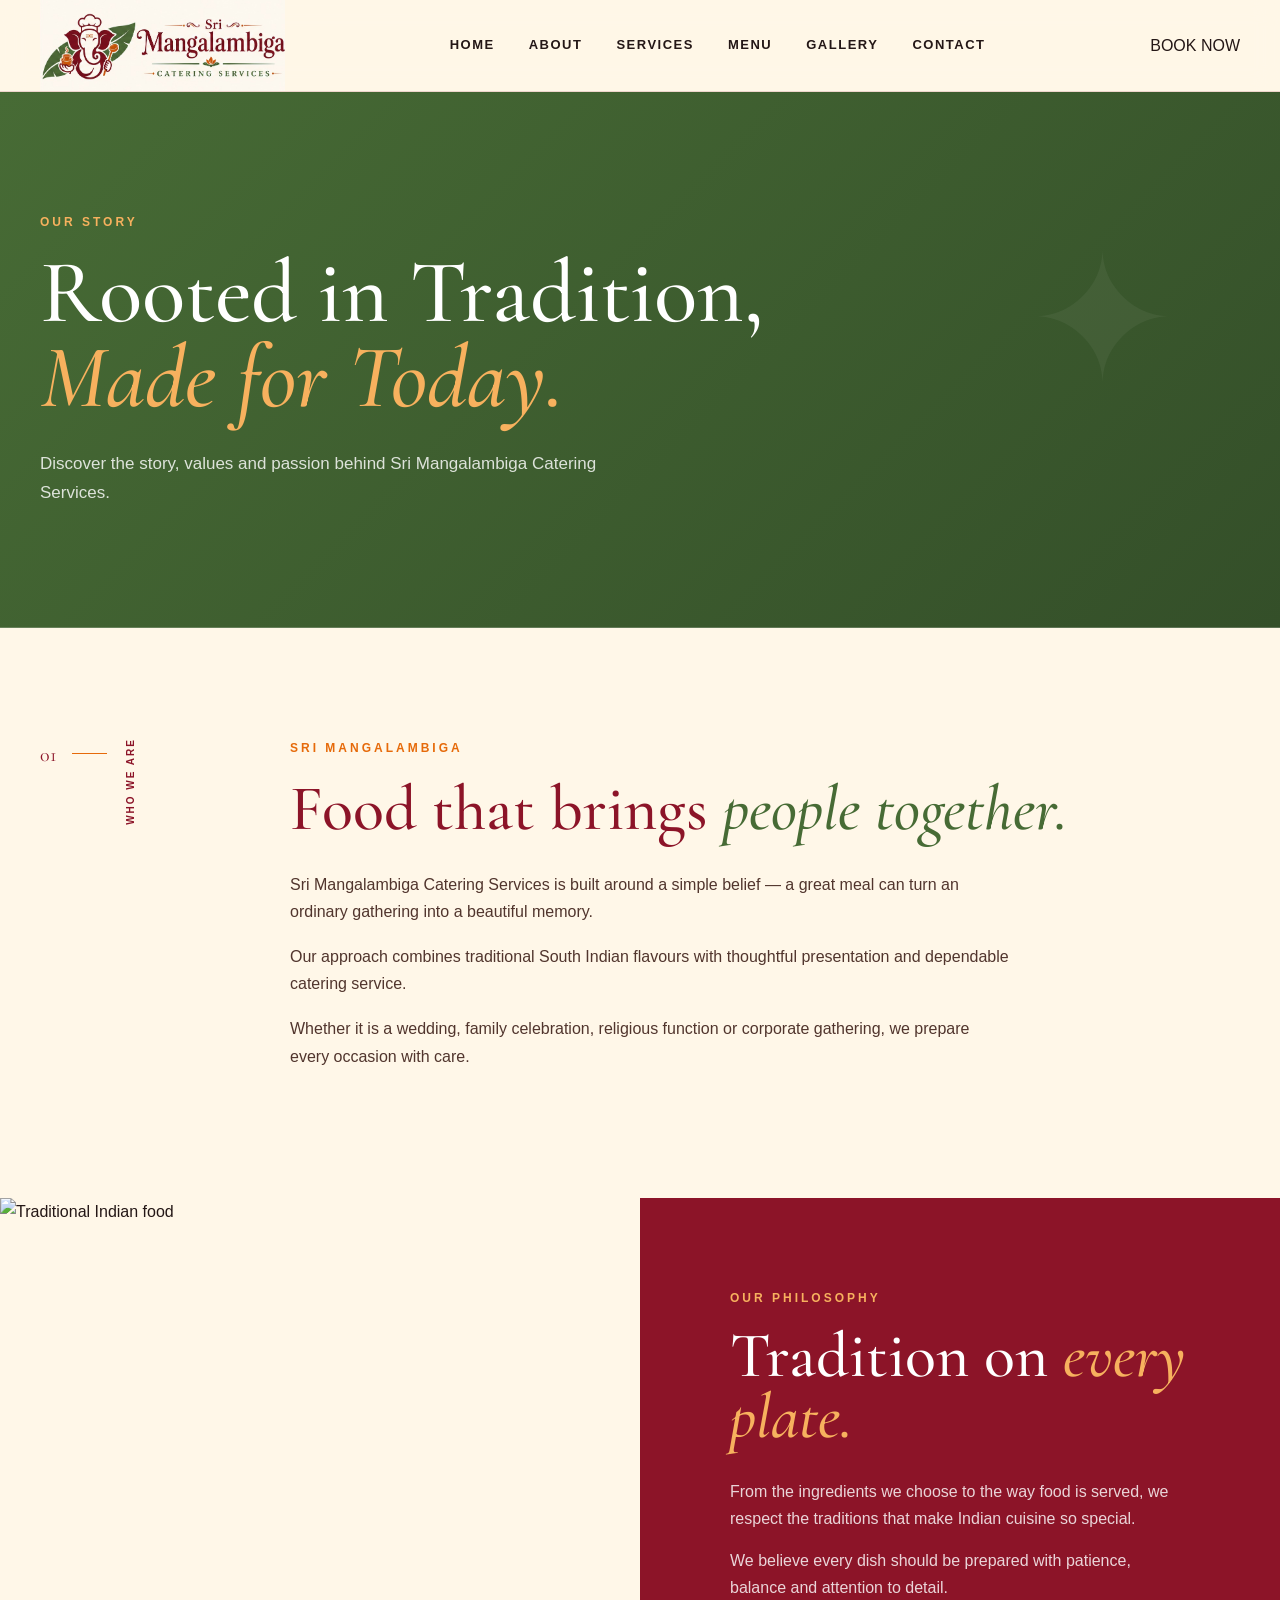
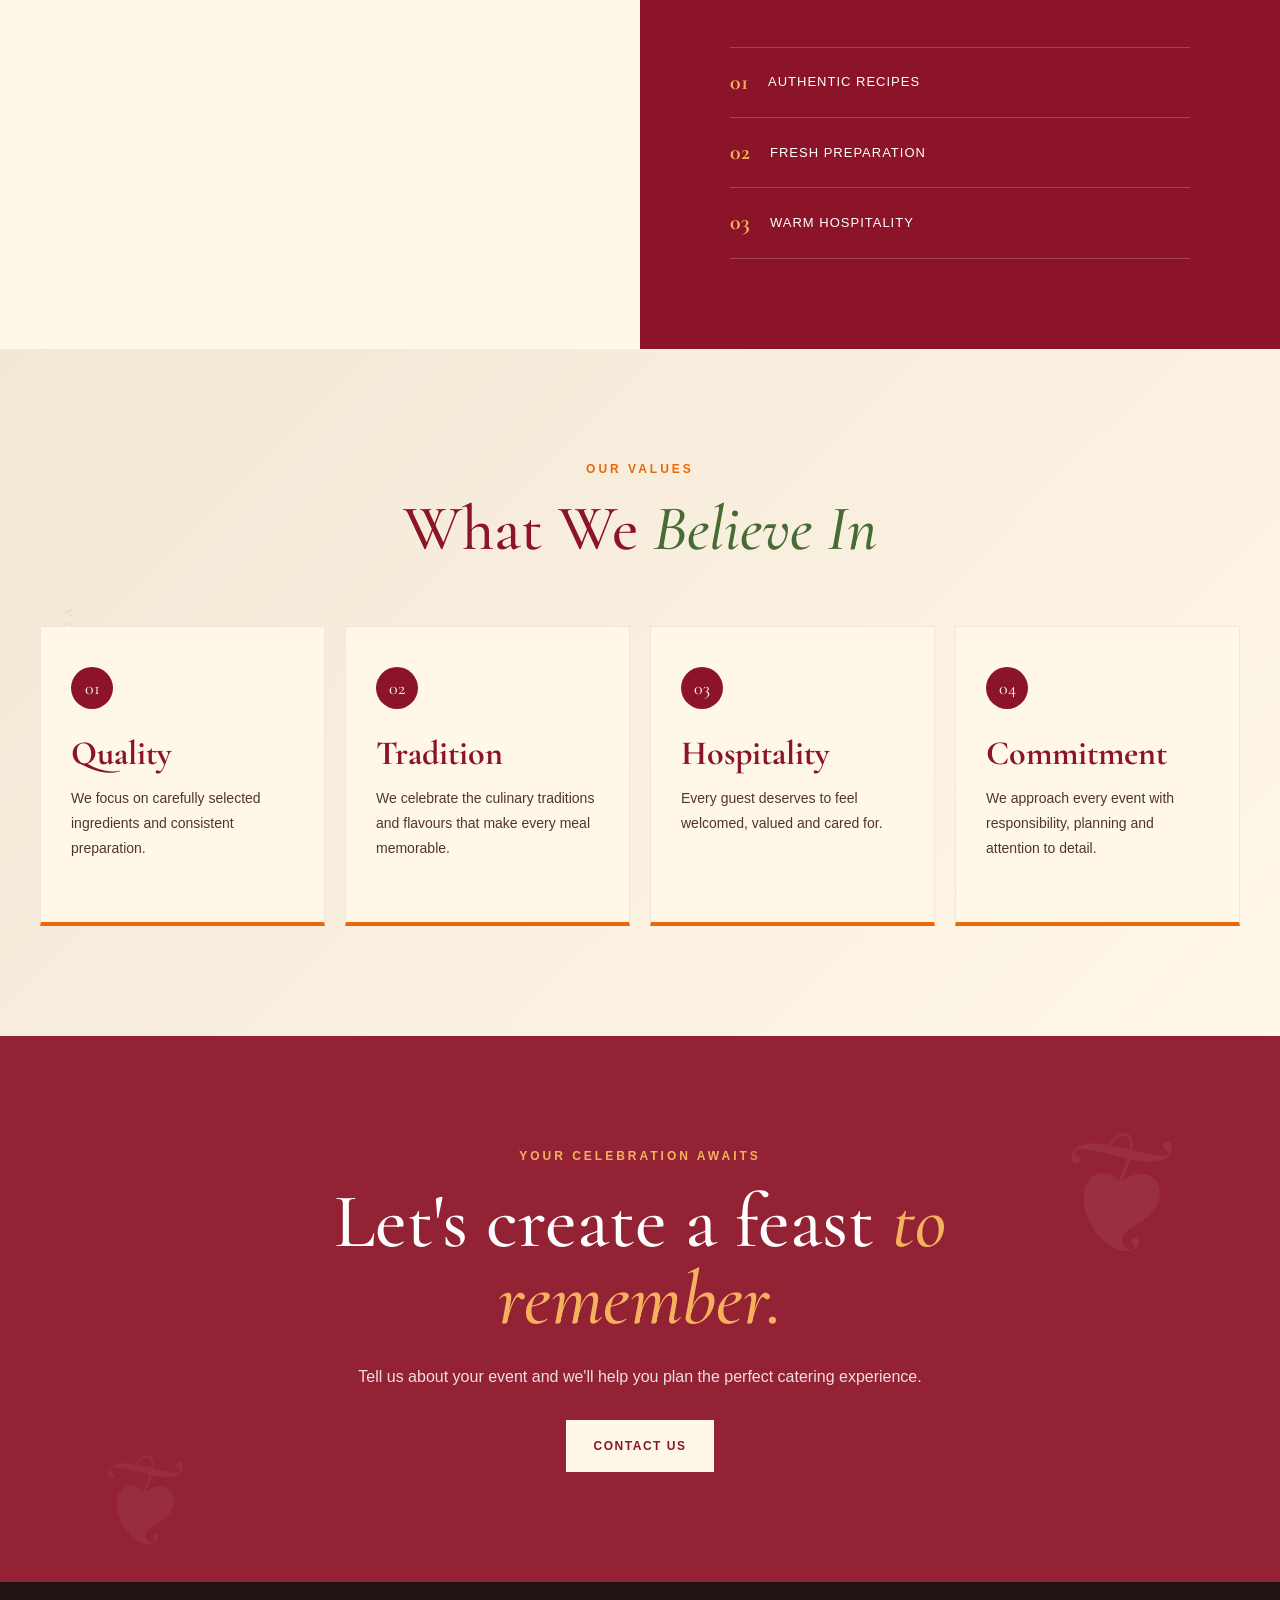
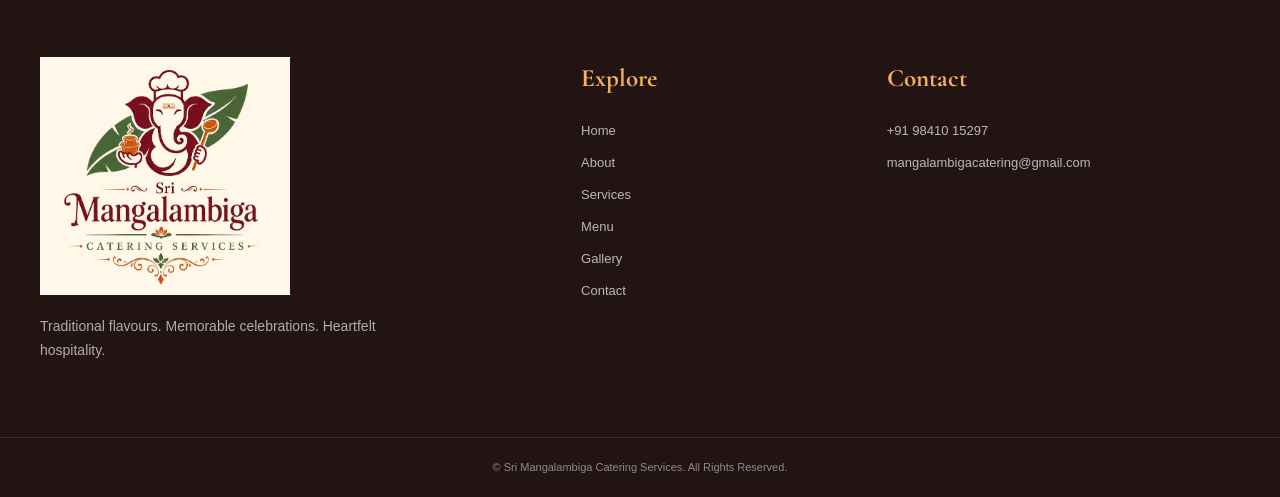
==== commit 92e25cea: "Revise about.html with updated content and structure Updated the about page with new content, includ" ====
--- a/about.html
+++ b/about.html
@@ -1,18 +1,18 @@
 <!DOCTYPE html>
 <html lang="en">
-
 <head>
+
     <meta charset="UTF-8">
 
     <meta name="viewport"
           content="width=device-width, initial-scale=1.0">
 
-    <title>Contact | Sri Mangalambiga Catering Services</title>
-
-    <link rel="stylesheet" href="style.css">
-
-    <link rel="preconnect"
-          href="https://fonts.googleapis.com">
+    <title>About Us | Sri Mangalambiga Catering Services</title>
+
+    <meta name="description"
+          content="Learn about Sri Mangalambiga Catering Services and our passion for traditional food and memorable celebrations.">
+
+    <link rel="preconnect" href="https://fonts.googleapis.com">
 
     <link rel="preconnect"
           href="https://fonts.gstatic.com"
@@ -20,21 +20,21 @@
 
     <link href="https://fonts.googleapis.com/css2?family=Cormorant+Garamond:wght@400;500;600;700&family=DM+Sans:wght@400;500;600;700&display=swap"
           rel="stylesheet">
+
+    <link rel="stylesheet" href="style.css">
+
 </head>
 
 <body>
 
 
-<!-- =====================================================
-     HEADER
-===================================================== -->
+<!-- ================= HEADER ================= -->
 
 <header class="site-header">
 
     <div class="container nav-container">
 
-        <a href="index.html"
-           class="logo">
+        <a href="index.html" class="logo">
 
             <img src="images/logo-horizontal.png"
                  alt="Sri Mangalambiga Catering Services"
@@ -44,55 +44,67 @@
 
 
         <button class="menu-toggle"
-                aria-label="Open navigation menu">
-
-            ☰
+                id="menuToggle"
+                aria-label="Open navigation">
+
+            <span></span>
+            <span></span>
+            <span></span>
 
         </button>
 
-<nav class="main-nav" id="mainNav">
-
-            <a href="index.html" class="nav-link ">Home</a>
-
-            <a href="about.html" class="nav-link">About</a>
-
-            <a href="services.html" class="nav-link">Services</a>
-
-            <a href="menu.html" class="nav-link">Menu</a>
-
-            <a href="gallery.html" class="nav-link">Gallery</a>
-
-            <a href="contact.html" class="nav-link ">Contact</a>
+
+        <nav class="main-nav" id="mainNav">
+
+            <a href="index.html" class="nav-link">
+                Home
+            </a>
+
+            <a href="about.html" class="nav-link ">
+                About
+            </a>
+
+            <a href="services.html" class="nav-link">
+                Services
+            </a>
+
+            <a href="menu.html" class="nav-link">
+                Menu
+            </a>
+
+            <a href="gallery.html" class="nav-link">
+                Gallery
+            </a>
+
+            <a href="contact.html" class="nav-link">
+                Contact
+            </a>
 
         </nav>
-
+<a href="#contact" class="book-btn">BOOK NOW</a>
     </div>
 
 </header>
 
 
-
-<!-- =====================================================
-     PAGE HERO
-===================================================== -->
-
-<section class="page-hero" >
+<!-- ================= PAGE HERO ================= -->
+
+<section class="page-hero">
 
     <div class="container">
 
-        <span class="eyebrow">
-            LET'S CONNECT
-        </span>
+        <p class="eyebrow">
+            OUR STORY
+        </p>
 
         <h1>
-            Let's Make Your
-            <em>Occasion Sepical</em>
+            Rooted in Tradition,
+            <em>Made for Today.</em>
         </h1>
 
         <p>
-            Planning your next celebration?
-            Tell us about your occasion and let us
-            help make it memorable.
+            Discover the story, values and passion behind
+            Sri Mangalambiga Catering Services.
         </p>
 
     </div>
@@ -100,82 +112,204 @@
 </section>
 
 
-
-<!-- =====================================================
-     CONTACT INFORMATION
-===================================================== -->
-
-<section class="contact-info-section">
+<!-- ================= STORY ================= -->
+
+<section class="section-padding">
+
+    <div class="container intro-grid">
+
+        <div class="section-label">
+
+            <span>01</span>
+
+            <div></div>
+
+            <p>WHO WE ARE</p>
+
+        </div>
+
+
+        <div class="intro-content">
+
+            <p class="eyebrow">
+                SRI MANGALAMBIGA
+            </p>
+
+            <h2>
+                Food that brings
+                <em>people together.</em>
+            </h2>
+
+            <p>
+                Sri Mangalambiga Catering Services is built
+                around a simple belief — a great meal can turn
+                an ordinary gathering into a beautiful memory.
+            </p>
+
+            <p>
+                Our approach combines traditional South Indian
+                flavours with thoughtful presentation and
+                dependable catering service.
+            </p>
+
+            <p>
+                Whether it is a wedding, family celebration,
+                religious function or corporate gathering,
+                we prepare every occasion with care.
+            </p>
+
+        </div>
+
+    </div>
+
+</section>
+
+
+<!-- ================= IMAGE + CONTENT ================= -->
+
+<section class="about-highlight">
+
+    <div class="about-image">
+
+        <img
+            src="https://images.unsplash.com/photo-1547592180-85f173990554?auto=format&fit=crop&w=1200&q=85"
+            alt="Traditional Indian food">
+
+    </div>
+
+
+    <div class="about-highlight-content">
+
+        <p class="eyebrow">
+            OUR PHILOSOPHY
+        </p>
+
+        <h2>
+            Tradition on
+            <em>every plate.</em>
+        </h2>
+
+        <p>
+            From the ingredients we choose to the way food is
+            served, we respect the traditions that make Indian
+            cuisine so special.
+        </p>
+
+        <p>
+            We believe every dish should be prepared with
+            patience, balance and attention to detail.
+        </p>
+
+
+        <div class="about-points">
+
+            <div>
+                <strong>01</strong>
+                <span>Authentic Recipes</span>
+            </div>
+
+            <div>
+                <strong>02</strong>
+                <span>Fresh Preparation</span>
+            </div>
+
+            <div>
+                <strong>03</strong>
+                <span>Warm Hospitality</span>
+            </div>
+
+        </div>
+
+    </div>
+
+</section>
+
+
+<!-- ================= VALUES ================= -->
+
+<section class="values-section section-padding">
 
     <div class="container">
 
-        <div class="contact-info-grid">
-
-
-            <div class="contact-info-card">
-
-                <div class="contact-icon">
-                    ☎
-                </div>
+        <div class="section-heading centered">
+
+            <p class="eyebrow">
+                OUR VALUES
+            </p>
+
+            <h2>
+                What We
+                <em>Believe In</em>
+            </h2>
+
+        </div>
+
+
+        <div class="values-grid">
+
+
+            <article class="value-card">
+
+                <span>01</span>
 
                 <h3>
-                    Call Us
+                    Quality
                 </h3>
 
                 <p>
-                    Speak directly with our catering team.
+                    We focus on carefully selected ingredients
+                    and consistent preparation.
                 </p>
 
-                <a href="tel:+919841015297">
-                    +91 98410 15297
-                </a>
-
-            </div>
-
-
-
-            <div class="contact-info-card">
-
-                <div class="contact-icon">
-                    ✉
-                </div>
+            </article>
+
+
+            <article class="value-card">
+
+                <span>02</span>
 
                 <h3>
-                    Email Us
+                    Tradition
                 </h3>
 
                 <p>
-                    Send us your event requirements.
+                    We celebrate the culinary traditions and
+                    flavours that make every meal memorable.
                 </p>
 
-                <a href="mailto:mangalambigacatering@gmail.com">
-                    mangalambigacatering@gmail.com
-                </a>
-
-            </div>
-
-
-
-            <div class="contact-info-card">
-
-                <div class="contact-icon">
-                    ✦
-                </div>
+            </article>
+
+
+            <article class="value-card">
+
+                <span>03</span>
 
                 <h3>
-                    Plan Your Event
+                    Hospitality
                 </h3>
 
                 <p>
-                    Weddings, functions, celebrations
-                    and special occasions.
+                    Every guest deserves to feel welcomed,
+                    valued and cared for.
                 </p>
 
-                <a href="#enquiry">
-                    Send an Enquiry
-                </a>
-
-            </div>
+            </article>
+
+
+            <article class="value-card">
+
+                <span>04</span>
+
+                <h3>
+                    Commitment
+                </h3>
+
+                <p>
+                    We approach every event with responsibility,
+                    planning and attention to detail.
+                </p>
+
+            </article>
 
         </div>
 
@@ -184,240 +318,34 @@
 </section>
 
 
-
-<!-- =====================================================
-     ENQUIRY SECTION
-===================================================== -->
-
-<section class="enquiry-section"
-         id="enquiry">
+<!-- ================= CTA ================= -->
+
+<section class="home-cta">
 
     <div class="container">
 
-        <div class="enquiry-grid">
-
-
-            <!-- LEFT CONTENT -->
-
-            <div class="enquiry-content">
-
-                <span class="section-label">
-                    CATERING ENQUIRY
-                </span>
-
-                <h2>
-                    Tell Us About
-                    Your Celebration
-                </h2>
-
-                <p>
-                    Share a few details about your event.
-                    Our team can then understand your
-                    requirements and get in touch with you.
-                </p>
-
-
-                <div class="enquiry-note">
-
-                    <span>
-                        ✦
-                    </span>
-
-                    <p>
-                        For faster assistance, you can also
-                        call us directly.
-                    </p>
-
-                </div>
-
-
-                <a href="tel:+919841015297"
-                   class="btn btn-primary">
-
-                    Call +91 98410 15297
-
-                </a>
-
-            </div>
-
-
-
-            <!-- FORM -->
-
-            <div class="enquiry-form-wrapper">
-
-                <form id="enquiryForm"
-                      class="enquiry-form">
-
-
-                    <div class="form-row">
-
-                        <div class="form-group">
-
-                            <label for="name">
-                                Your Name *
-                            </label>
-
-                            <input
-                                type="text"
-                                id="name"
-                                name="name"
-                                placeholder="Enter your name"
-                                required>
-
-                        </div>
-
-
-                        <div class="form-group">
-
-                            <label for="phone">
-                                Phone Number *
-                            </label>
-
-                            <input
-                                type="tel"
-                                id="phone"
-                                name="phone"
-                                placeholder="Enter your phone number"
-                                required>
-
-                        </div>
-
-                    </div>
-
-
-
-                    <div class="form-row">
-
-                        <div class="form-group">
-
-                            <label for="email">
-                                Email Address
-                            </label>
-
-                            <input
-                                type="email"
-                                id="email"
-                                name="email"
-                                placeholder="Enter your email">
-
-                        </div>
-
-
-                        <div class="form-group">
-
-                            <label for="eventType">
-                                Event Type *
-                            </label>
-
-                            <select
-                                id="eventType"
-                                name="eventType"
-                                required>
-
-                                <option value="">
-                                    Select event type
-                                </option>
-
-                                <option value="Wedding">
-                                    Wedding
-                                </option>
-
-                                <option value="Engagement">
-                                    Engagement
-                                </option>
-
-                                <option value="Family Function">
-                                    Family Function
-                                </option>
-
-                                <option value="Traditional Function">
-                                    Traditional Function
-                                </option>
-
-                                <option value="Corporate Event">
-                                    Corporate Event
-                                </option>
-
-                                <option value="Special Event">
-                                    Special Event
-                                </option>
-
-                            </select>
-
-                        </div>
-
-                    </div>
-
-
-
-                    <div class="form-row">
-
-                        <div class="form-group">
-
-                            <label for="eventDate">
-                                Event Date
-                            </label>
-
-                            <input
-                                type="date"
-                                id="eventDate"
-                                name="eventDate">
-
-                        </div>
-
-
-                        <div class="form-group">
-
-                            <label for="guests">
-                                Approx. Guests
-                            </label>
-
-                            <input
-                                type="number"
-                                id="guests"
-                                name="guests"
-                                min="1"
-                                placeholder="Number of guests">
-
-                        </div>
-
-                    </div>
-
-
-
-                    <div class="form-group">
-
-                        <label for="message">
-                            Tell Us More
-                        </label>
-
-                        <textarea
-                            id="message"
-                            name="message"
-                            rows="6"
-                            placeholder="Tell us about your event, location, menu requirements, etc."></textarea>
-
-                    </div>
-
-
-
-                    <button type="submit"
-                            class="btn btn-primary form-submit">
-
-                        Send Enquiry
-
-                    </button>
-
-
-                    <p class="form-note">
-                        Your email application will open
-                        with the enquiry details when you submit.
-                    </p>
-
-                </form>
-
-            </div>
+        <div class="cta-content">
+
+            <p class="eyebrow">
+                YOUR CELEBRATION AWAITS
+            </p>
+
+            <h2>
+                Let's create a feast
+                <em>to remember.</em>
+            </h2>
+
+            <p>
+                Tell us about your event and we'll help you
+                plan the perfect catering experience.
+            </p>
+
+            <a href="contact.html"
+               class="btn btn-light">
+
+                Contact Us
+
+            </a>
 
         </div>
 
@@ -426,232 +354,11 @@
 </section>
 
 
-
-<!-- =====================================================
-     MAP
-===================================================== -->
-
-<section class="map-section">
-
-    <div class="container">
-
-        <div class="section-heading center">
-
-            <span class="section-label">
-                FIND US
-            </span>
-
-            <h2>
-                Our Location
-            </h2>
-
-            <p>
-                Find Sri Mangalambiga Catering Services
-                on Google Maps.
-            </p>
-
-        </div>
-
-
-        <div class="map-wrapper">
-
-            <iframe
-                src="https://www.google.com/maps?q=Sri%20Mangalambiga%20Catering%20Services&output=embed"
-                width="100%"
-                height="450"
-                style="border:0;"
-                allowfullscreen=""
-                loading="lazy"
-                referrerpolicy="no-referrer-when-downgrade">
-            </iframe>
-
-        </div>
-
-
-        <div class="map-button-wrapper">
-
-            <a
-                href="https://www.google.com/maps/search/?api=1&query=Sri%20Mangalambiga%20Catering%20Services"
-                target="_blank"
-                rel="noopener"
-                class="btn btn-primary">
-
-                Open Google Maps
-
-            </a>
-
-        </div>
-
-    </div>
-
-</section>
-
-
-
-<!-- =====================================================
-     TESTIMONIALS
-     NOTE: Testimonials are intentionally NOT in navbar.
-===================================================== -->
-
-<section class="testimonials-section">
-
-    <div class="container">
-
-        <div class="section-heading center">
-
-            <span class="section-label">
-                CUSTOMER EXPERIENCES
-            </span>
-
-            <h2>
-                Words From Our Customers
-            </h2>
-
-            <p>
-                Add your verified customer reviews here
-                to showcase genuine experiences.
-            </p>
-
-        </div>
-
-
-        <div class="testimonials-grid">
-
-
-            <article class="testimonial-card">
-
-                <div class="quote-mark">
-                    “
-                </div>
-
-                <p>
-                    Your customer review can appear here.
-                    Replace this text with a genuine review
-                    from one of your customers.
-                </p>
-
-                <div class="testimonial-author">
-
-                    <strong>
-                        Customer Name
-                    </strong>
-
-                    <span>
-                        Wedding Event
-                    </span>
-
-                </div>
-
-            </article>
-
-
-
-            <article class="testimonial-card">
-
-                <div class="quote-mark">
-                    “
-                </div>
-
-                <p>
-                    Add another verified customer experience
-                    here to highlight the quality of your
-                    food and service.
-                </p>
-
-                <div class="testimonial-author">
-
-                    <strong>
-                        Customer Name
-                    </strong>
-
-                    <span>
-                        Family Function
-                    </span>
-
-                </div>
-
-            </article>
-
-
-
-            <article class="testimonial-card">
-
-                <div class="quote-mark">
-                    “
-                </div>
-
-                <p>
-                    Replace this sample with a genuine review
-                    from a customer who has experienced
-                    your catering service.
-                </p>
-
-                <div class="testimonial-author">
-
-                    <strong>
-                        Customer Name
-                    </strong>
-
-                    <span>
-                        Special Event
-                    </span>
-
-                </div>
-
-            </article>
-
-
-        </div>
-
-    </div>
-
-</section>
-
-
-
-<!-- =====================================================
-     FINAL CTA
-===================================================== -->
-
-<section class="home-cta contact-cta">
-
-    <div class="container">
-
-        <span class="section-label">
-            SRI MANGALAMBIGA
-        </span>
-
-        <h2>
-            Your Celebration.
-            Our Passion.
-        </h2>
-
-        <p>
-            Let's create a memorable dining experience
-            for you and your guests.
-        </p>
-
-        <a href="tel:+919841015297"
-           class="btn btn-light">
-
-            Call Us Today
-
-        </a>
-
-    </div>
-
-</section>
-
-
-
-<!-- =====================================================
-     FOOTER
-===================================================== -->
+<!-- ================= FOOTER ================= -->
 
 <footer class="site-footer">
 
     <div class="container footer-grid">
-
 
         <div class="footer-brand">
 
@@ -659,67 +366,48 @@
                  alt="Sri Mangalambiga Catering Services">
 
             <p>
-                Traditional flavours, thoughtful service
-                and memorable celebrations.
-            </p>
-
-        </div>
-
-
-        <div class="footer-links">
-
-            <h3>
-                Quick Links
-            </h3>
-
-            <a href="index.html">
-                Home
-            </a>
-
-            <a href="about.html">
-                About
-            </a>
-
-            <a href="services.html">
-                Services
-            </a>
-
-            <a href="menu.html">
-                Menu
-            </a>
-
-            <a href="gallery.html">
-                Gallery
-            </a>
-
-            <a href="contact.html">
+                Traditional flavours.
+                Memorable celebrations.
+                Heartfelt hospitality.
+            </p>
+
+        </div>
+
+
+        <div class="footer-column">
+
+            <h4>
+                Explore
+            </h4>
+
+            <a href="index.html">Home</a>
+
+            <a href="about.html">About</a>
+
+            <a href="services.html">Services</a>
+
+            <a href="menu.html">Menu</a>
+
+            <a href="gallery.html">Gallery</a>
+
+            <a href="contact.html">Contact</a>
+
+        </div>
+
+
+        <div class="footer-column">
+
+            <h4>
                 Contact
-            </a>
-
-        </div>
-
-
-        <div class="footer-contact">
-
-            <h3>
-                Contact
-            </h3>
-
-            <p>
-                <strong>Phone</strong><br>
-
-                <a href="tel:+919841015297">
-                    +91 98410 15297
-                </a>
-            </p>
-
-            <p>
-                <strong>Email</strong><br>
-
-                <a href="mailto:mangalambigacatering@gmail.com">
-                    mangalambigacatering@gmail.com
-                </a>
-            </p>
+            </h4>
+
+            <a href="tel:+919841015297">
+                +91 98410 15297
+            </a>
+
+            <a href="mailto:mangalambigacatering@gmail.com">
+                mangalambigacatering@gmail.com
+            </a>
 
         </div>
 
@@ -728,11 +416,15 @@
 
     <div class="footer-bottom">
 
-        <p>
-            © <span id="year"></span>
-            Sri Mangalambiga Catering Services.
-            All Rights Reserved.
-        </p>
+        <div class="container">
+
+            <p>
+                © <span id="currentYear"></span>
+                Sri Mangalambiga Catering Services.
+                All Rights Reserved.
+            </p>
+
+        </div>
 
     </div>
 
@@ -742,5 +434,4 @@
 <script src="script.js"></script>
 
 </body>
-
 </html>
--- a/style.css
+++ b/style.css
@@ -1,12 +1,38 @@
-/* =====================================================
-   SRI MANGALAMBIGA CATERING
-   PREMIUM TRADITIONAL WEBSITE
-===================================================== */
-
-
-/* =====================================================
+/* =========================================================
+   SRI MANGALAMBIGA CATERING SERVICES
+   MAIN WEBSITE STYLESHEET
+========================================================= */
+
+
+/* =========================================================
+   BRAND VARIABLES
+========================================================= */
+
+:root {
+
+    --maroon: #8C1428;
+    --orange: #E66A0A;
+    --green: #476B35;
+    --ivory: #FFF7E8;
+
+    --dark: #241716;
+    --brown: #51352D;
+    --cream: #F5EBDD;
+    --white: #FFFFFF;
+
+    --border: rgba(140, 20, 40, 0.15);
+
+    --serif: "Cormorant Garamond", Georgia, serif;
+    --sans: "DM Sans", Arial, sans-serif;
+
+    --container: 1200px;
+
+}
+
+
+/* =========================================================
    RESET
-===================================================== */
+========================================================= */
 
 * {
     margin: 0;
@@ -14,4554 +40,4053 @@
     box-sizing: border-box;
 }
 
+
 html {
     scroll-behavior: smooth;
 }
 
+
 body {
-    font-family: "Poppins", sans-serif;
-    color: #351412;
-    background: #fffaf0;
+
+    background: var(--ivory);
+
+    color: var(--dark);
+
+    font-family: var(--sans);
+
     line-height: 1.7;
-}
+
+    overflow-x: hidden;
+
+}
+
+
+img {
+    max-width: 100%;
+    display: block;
+}
+
 
 a {
     text-decoration: none;
     color: inherit;
 }
 
-img {
+
+button {
+    font-family: inherit;
+}
+
+
+/* =========================================================
+   CONTAINER
+========================================================= */
+
+.container {
+
+    width: min(
+        calc(100% - 40px),
+        var(--container)
+    );
+
+    margin: 0 auto;
+
+}
+
+
+/* =========================================================
+   HEADER
+========================================================= */
+
+.site-header {
+
+    position: sticky;
+
+    top: 0;
+
+    z-index: 1000;
+
+    background: rgba(255, 247, 232, 0.96);
+
+    backdrop-filter: blur(12px);
+
+    border-bottom: 1px solid var(--border);
+
+}
+
+
+.nav-container {
+
+    min-height: 90px;
+
+    display: flex;
+
+    align-items: center;
+
+    justify-content: space-between;
+
+    gap: 30px;
+
+}
+
+
+.brand {
+    display: flex;
+    align-items: center;
+}
+
+
+.brand-logo {
+
+    width: 245px;
+
+    height: auto;
+
+}
+
+
+/* =========================================================
+   NAVIGATION
+========================================================= */
+
+.main-nav {
+
+    display: flex;
+
+    align-items: center;
+
+    gap: 34px;
+
+}
+
+
+.nav-link {
+
+    position: relative;
+
+    color: var(--dark);
+
+    font-size: 13px;
+
+    font-weight: 600;
+
+    letter-spacing: 1.5px;
+
+    text-transform: uppercase;
+
+    padding: 10px 0;
+
+    transition: color 0.3s ease;
+
+}
+
+
+.nav-link::after {
+
+    content: "";
+
+    position: absolute;
+
+    left: 0;
+
+    bottom: 2px;
+
+    width: 0;
+
+    height: 2px;
+
+    background: var(--orange);
+
+    transition: width 0.3s ease;
+
+}
+
+
+.nav-link:hover,
+.nav-link.active {
+
+    color: var(--maroon);
+
+}
+
+
+.nav-link:hover::after,
+.nav-link.active::after {
+
     width: 100%;
+
+}
+
+
+/* =========================================================
+   MOBILE MENU BUTTON
+========================================================= */
+
+.menu-toggle {
+
+    display: none;
+
+    border: 0;
+
+    background: transparent;
+
+    cursor: pointer;
+
+    width: 44px;
+
+    height: 44px;
+
+}
+
+
+.menu-toggle span {
+
     display: block;
-}
-
-
-/* =====================================================
-   COLOUR SYSTEM
-===================================================== */
-
-:root {
-    --maroon: #741719;
-    --dark-maroon: #430b0d;
-    --deep-red: #8d1d1f;
-
-    --gold: #d9a52e;
-    --light-gold: #c99803;
-
-    --cream: #fff8e8;
-    --soft-cream: #fffdf7;
-    --beige: #f4e7ca;
-
-    --green: #4f713d;
-    --dark: #2d1210;
-
-    --text: #684b45;
-    --border: #ead8b3;
-}
-
-
-/* =====================================================
-   HEADER
-===================================================== */
-
-.header {
+
+    width: 25px;
+
+    height: 2px;
+
+    background: var(--maroon);
+
+    margin: 5px auto;
+
+    transition: 0.3s;
+
+}
+
+
+/* =========================================================
+   HERO
+========================================================= */
+
+.hero {
+
+    min-height: calc(100vh - 90px);
+
+    position: relative;
+
+    display: flex;
+
+    align-items: center;
+
+    background:
+
+        linear-gradient(
+            90deg,
+            rgba(25, 10, 8, 0.82),
+            rgba(25, 10, 8, 0.48),
+            rgba(25, 10, 8, 0.2)
+        ),
+
+        url("https://images.unsplash.com/photo-1601050690597-df0568f70950?auto=format&fit=crop&w=2000&q=85")
+        center / cover no-repeat;
+
+}
+
+
+.hero-content {
+
+    position: relative;
+
+    z-index: 2;
+
+    color: white;
+
+    padding: 100px 0;
+
+    max-width: 760px;
+
+}
+
+
+.eyebrow {
+
+    color: var(--orange);
+
+    font-size: 12px;
+
+    font-weight: 700;
+
+    letter-spacing: 3px;
+
+    text-transform: uppercase;
+
+    margin-bottom: 18px;
+
+}
+
+
+.hero .eyebrow {
+
+    color: #FFD39D;
+
+}
+
+
+.hero h1 {
+
+    font-family: var(--serif);
+
+    font-size: clamp(55px, 7vw, 95px);
+
+    font-weight: 500;
+
+    line-height: 0.95;
+
+    margin-bottom: 30px;
+
+}
+
+
+.hero h1 span {
+
+    display: block;
+
+    color: #F7B15E;
+
+    font-style: italic;
+
+}
+
+
+.hero-description {
+
+    max-width: 620px;
+
+    font-size: 18px;
+
+    color: rgba(255,255,255,0.88);
+
+    margin-bottom: 38px;
+
+}
+
+
+/* =========================================================
+   BUTTONS
+========================================================= */
+
+.hero-buttons {
+
+    display: flex;
+
+    flex-wrap: wrap;
+
+    gap: 15px;
+
+}
+
+
+.btn {
+
+    display: inline-flex;
+
+    justify-content: center;
+
+    align-items: center;
+
+    min-height: 52px;
+
+    padding: 0 28px;
+
+    font-size: 12px;
+
+    font-weight: 700;
+
+    letter-spacing: 1.5px;
+
+    text-transform: uppercase;
+
+    transition: all 0.3s ease;
+
+}
+
+
+.btn-primary {
+
+    background: var(--maroon);
+
+    color: white;
+
+}
+
+
+.btn-primary:hover {
+
+    background: var(--orange);
+
+    transform: translateY(-3px);
+
+}
+
+
+.btn-outline {
+
+    border: 1px solid rgba(255,255,255,0.7);
+
+    color: white;
+
+}
+
+
+.btn-outline:hover {
+
+    background: white;
+
+    color: var(--maroon);
+
+}
+
+
+.btn-light {
+
+    background: var(--ivory);
+
+    color: var(--maroon);
+
+}
+
+
+.btn-light:hover {
+
+    background: white;
+
+    transform: translateY(-3px);
+
+}
+
+
+/* =========================================================
+   HERO SCROLL
+========================================================= */
+
+.hero-scroll {
+
+    position: absolute;
+
+    bottom: 35px;
+
+    right: 50px;
+
+    color: white;
+
+    display: flex;
+
+    align-items: center;
+
+    gap: 15px;
+
+    font-size: 10px;
+
+    letter-spacing: 2px;
+
+    z-index: 3;
+
+}
+
+
+.scroll-line {
+
+    width: 55px;
+
+    height: 1px;
+
+    background: white;
+
+}
+
+
+/* =========================================================
+   SECTIONS
+========================================================= */
+
+.section-padding {
+
+    padding: 110px 0;
+
+}
+
+
+.intro {
+
+    background: var(--ivory);
+
+}
+
+
+.intro-grid {
+
+    display: grid;
+
+    grid-template-columns: 180px 1fr;
+
+    gap: 70px;
+
+}
+
+
+.section-label {
+
+    display: flex;
+
+    align-items: flex-start;
+
+    gap: 15px;
+
+    color: var(--maroon);
+
+}
+
+
+.section-label span {
+
+    font-family: var(--serif);
+
+    font-size: 20px;
+
+}
+
+
+.section-label div {
+
+    width: 35px;
+
+    height: 1px;
+
+    background: var(--orange);
+
+    margin-top: 15px;
+
+}
+
+
+.section-label p {
+
+    writing-mode: vertical-rl;
+
+    transform: rotate(180deg);
+
+    font-size: 10px;
+
+    letter-spacing: 2px;
+
+    font-weight: 700;
+
+}
+
+
+.intro-content {
+
+    max-width: 800px;
+
+}
+
+
+.intro-content h2,
+.section-heading h2,
+.menu-feature-content h2 {
+
+    font-family: var(--serif);
+
+    font-size: clamp(45px, 5vw, 70px);
+
+    line-height: 1;
+
+    font-weight: 500;
+
+    color: var(--maroon);
+
+    margin-bottom: 30px;
+
+}
+
+
+.intro-content h2 em,
+.section-heading h2 em,
+.menu-feature-content h2 em {
+
+    color: var(--green);
+
+    font-style: italic;
+
+}
+
+
+.intro-content > p:not(.eyebrow) {
+
+    color: var(--brown);
+
+    max-width: 720px;
+
+    margin-bottom: 18px;
+
+}
+
+
+.text-link {
+
+    display: inline-flex;
+
+    align-items: center;
+
+    gap: 12px;
+
+    margin-top: 20px;
+
+    color: var(--maroon);
+
+    font-size: 12px;
+
+    font-weight: 700;
+
+    letter-spacing: 1.5px;
+
+    text-transform: uppercase;
+
+}
+
+
+.text-link span {
+
+    color: var(--orange);
+
+    font-size: 20px;
+
+    transition: transform 0.3s ease;
+
+}
+
+
+.text-link:hover span {
+
+    transform: translateX(7px);
+
+}
+
+
+/* =========================================================
+   SERVICES
+========================================================= */
+
+.services-preview {
+
+    background: #F1E4D2;
+
+}
+
+
+.section-heading {
+
+    max-width: 750px;
+
+    margin-bottom: 65px;
+
+}
+
+
+.section-heading.centered {
+
+    text-align: center;
+
+    margin-left: auto;
+
+    margin-right: auto;
+
+}
+
+
+.section-heading > p:not(.eyebrow) {
+
+    color: var(--brown);
+
+}
+
+
+.service-cards {
+
+    display: grid;
+
+    grid-template-columns: repeat(3, 1fr);
+
+    gap: 25px;
+
+}
+
+
+.service-card {
+
+    background: var(--ivory);
+
+    padding: 42px 35px;
+
+    position: relative;
+
+    border: 1px solid rgba(140,20,40,0.08);
+
+    transition: all 0.4s ease;
+
+}
+
+
+.service-card:hover {
+
+    transform: translateY(-10px);
+
+    box-shadow:
+        0 20px 45px rgba(60,30,20,0.1);
+
+}
+
+
+.service-number {
+
+    position: absolute;
+
+    right: 25px;
+
+    top: 20px;
+
+    color: rgba(140,20,40,0.18);
+
+    font-family: var(--serif);
+
+    font-size: 50px;
+
+}
+
+
+.service-icon {
+
+    color: var(--orange);
+
+    font-size: 38px;
+
+    margin-bottom: 22px;
+
+}
+
+
+.service-card h3 {
+
+    font-family: var(--serif);
+
+    font-size: 32px;
+
+    font-weight: 600;
+
+    color: var(--maroon);
+
+    margin-bottom: 12px;
+
+}
+
+
+.service-card p {
+
+    color: var(--brown);
+
+    margin-bottom: 25px;
+
+}
+
+
+.service-card a {
+
+    color: var(--maroon);
+
+    font-size: 11px;
+
+    font-weight: 700;
+
+    letter-spacing: 1.5px;
+
+    text-transform: uppercase;
+
+}
+
+
+.service-card a span {
+
+    color: var(--orange);
+
+    margin-left: 8px;
+
+}
+
+
+/* =========================================================
+   MENU FEATURE
+========================================================= */
+
+.menu-feature {
+
+    background: var(--green);
+
+    color: white;
+
+}
+
+
+.menu-feature-grid {
+
+    display: grid;
+
+    grid-template-columns: 1fr 1fr;
+
+    align-items: center;
+
+    gap: 90px;
+
+}
+
+
+.menu-book-preview {
+
+    min-height: 450px;
+
+    position: relative;
+
+    display: flex;
+
+    justify-content: center;
+
+    align-items: center;
+
+}
+
+
+.book-cover {
+
+    width: 300px;
+
+    height: 410px;
+
+    background: var(--maroon);
+
+    border: 8px solid #E5D3B7;
+
+    outline: 1px solid rgba(255,255,255,0.5);
+
+    box-shadow:
+        20px 25px 0 rgba(0,0,0,0.18),
+        0 30px 60px rgba(0,0,0,0.25);
+
+    color: #FFE8C6;
+
+    display: flex;
+
+    flex-direction: column;
+
+    align-items: center;
+
+    justify-content: center;
+
+    text-align: center;
+
+    transform: rotate(-4deg);
+
+}
+
+
+.book-cover p {
+
+    font-size: 12px;
+
+    letter-spacing: 3px;
+
+    font-weight: 700;
+
+}
+
+
+.book-decoration {
+
+    font-size: 55px;
+
+    margin: 25px 0;
+
+    color: #F7B15E;
+
+}
+
+
+.book-cover h3 {
+
+    font-family: var(--serif);
+
+    font-size: 48px;
+
+    line-height: 0.9;
+
+    font-weight: 500;
+
+}
+
+
+.book-cover span {
+
+    margin-top: 25px;
+
+    font-size: 9px;
+
+    letter-spacing: 3px;
+
+}
+
+
+.menu-feature-content .eyebrow {
+
+    color: #F7B15E;
+
+}
+
+
+.menu-feature-content h2 {
+
+    color: white;
+
+}
+
+
+.menu-feature-content h2 em {
+
+    color: #F7B15E;
+
+}
+
+
+.menu-feature-content > p:not(.eyebrow) {
+
+    color: rgba(255,255,255,0.82);
+
+    margin-bottom: 30px;
+
+    max-width: 540px;
+
+}
+
+
+/* =========================================================
+   WHY US
+========================================================= */
+
+.why-us {
+
+    background: var(--ivory);
+
+}
+
+
+.features-grid {
+
+    display: grid;
+
+    grid-template-columns: repeat(4, 1fr);
+
+    gap: 35px;
+
+}
+
+
+.feature {
+
+    padding: 25px;
+
+    border-top: 1px solid var(--border);
+
+}
+
+
+.feature-icon {
+
+    color: var(--orange);
+
+    font-size: 30px;
+
+    display: block;
+
+    margin-bottom: 20px;
+
+}
+
+
+.feature h3 {
+
+    font-family: var(--serif);
+
+    color: var(--maroon);
+
+    font-size: 27px;
+
+    margin-bottom: 10px;
+
+}
+
+
+.feature p {
+
+    color: var(--brown);
+
+    font-size: 14px;
+
+}
+
+
+/* =========================================================
+   CTA
+========================================================= */
+
+.home-cta {
+
+    padding: 110px 0;
+
+    background:
+
+        linear-gradient(
+            rgba(140,20,40,0.94),
+            rgba(140,20,40,0.94)
+        ),
+
+        url("https://images.unsplash.com/photo-1515003197210-e0cd71810b5f?auto=format&fit=crop&w=1800&q=80")
+        center / cover;
+
+    color: white;
+
+    text-align: center;
+
+}
+
+
+.cta-content {
+
+    max-width: 800px;
+
+    margin: auto;
+
+}
+
+
+.cta-content .eyebrow {
+
+    color: #F7B15E;
+
+}
+
+
+.cta-content h2 {
+
+    font-family: var(--serif);
+
+    font-size: clamp(48px, 6vw, 78px);
+
+    line-height: 1;
+
+    font-weight: 500;
+
+    margin-bottom: 25px;
+
+}
+
+
+.cta-content h2 em {
+
+    color: #F7B15E;
+
+}
+
+
+.cta-content > p:not(.eyebrow) {
+
+    max-width: 600px;
+
+    margin: 0 auto 30px;
+
+    color: rgba(255,255,255,0.85);
+
+}
+
+
+/* =========================================================
+   FOOTER
+========================================================= */
+
+.site-footer {
+
+    background: #211412;
+
+    color: white;
+
+}
+
+
+.footer-grid {
+
+    display: grid;
+
+    grid-template-columns: 2fr 1fr 1.5fr;
+
+    gap: 70px;
+
+    padding: 75px 0;
+
+}
+
+
+.footer-brand img {
+
+    width: 250px;
+
+    background: var(--ivory);
+
+    padding: 8px;
+
+    margin-bottom: 20px;
+
+}
+
+
+.footer-brand p {
+
+    max-width: 350px;
+
+    color: rgba(255,255,255,0.65);
+
+    font-size: 14px;
+
+}
+
+
+.footer-column {
+
+    display: flex;
+
+    flex-direction: column;
+
+    align-items: flex-start;
+
+    gap: 10px;
+
+}
+
+
+.footer-column h4 {
+
+    font-family: var(--serif);
+
+    color: #F7B15E;
+
+    font-size: 25px;
+
+    margin-bottom: 10px;
+
+}
+
+
+.footer-column a {
+
+    color: rgba(255,255,255,0.7);
+
+    font-size: 13px;
+
+    transition: color 0.3s;
+
+}
+
+
+.footer-column a:hover {
+
+    color: white;
+
+}
+
+
+.footer-bottom {
+
+    border-top: 1px solid rgba(255,255,255,0.1);
+
+    padding: 20px 0;
+
+}
+
+
+.footer-bottom p {
+
+    color: rgba(255,255,255,0.5);
+
+    font-size: 11px;
+
+    text-align: center;
+
+}
+
+
+/* =========================================================
+   RESPONSIVE TABLET
+========================================================= */
+
+@media (max-width: 900px) {
+
+    .main-nav {
+
+        gap: 18px;
+
+    }
+
+
+    .brand-logo {
+
+        width: 200px;
+
+    }
+
+
+    .intro-grid {
+
+        grid-template-columns: 1fr;
+
+        gap: 30px;
+
+    }
+
+
+    .section-label {
+
+        display: none;
+
+    }
+
+
+    .service-cards {
+
+        grid-template-columns: 1fr 1fr;
+
+    }
+
+
+    .service-card:last-child {
+
+        grid-column: span 2;
+
+    }
+
+
+    .menu-feature-grid {
+
+        grid-template-columns: 1fr;
+
+        gap: 50px;
+
+    }
+
+
+    .features-grid {
+
+        grid-template-columns: 1fr 1fr;
+
+    }
+
+
+    .footer-grid {
+
+        grid-template-columns: 1fr 1fr;
+
+    }
+
+
+    .footer-brand {
+
+        grid-column: span 2;
+
+    }
+
+}
+
+
+/* =========================================================
+   MOBILE
+========================================================= */
+
+@media (max-width: 700px) {
+
+    .container {
+
+        width: min(
+            calc(100% - 30px),
+            var(--container)
+        );
+
+    }
+
+
+    .nav-container {
+
+        min-height: 75px;
+
+    }
+
+
+    .brand-logo {
+
+        width: 185px;
+
+    }
+
+
+    .menu-toggle {
+
+        display: block;
+
+        position: relative;
+
+        z-index: 1001;
+
+    }
+
+
+    .main-nav {
+
+        position: fixed;
+
+        top: 75px;
+
+        right: -100%;
+
+        width: 100%;
+
+        height: calc(100vh - 75px);
+
+        background: var(--ivory);
+
+        display: flex;
+
+        flex-direction: column;
+
+        justify-content: flex-start;
+
+        align-items: center;
+
+        padding: 55px 20px;
+
+        gap: 25px;
+
+        transition: right 0.35s ease;
+
+    }
+
+
+    .main-nav.open {
+
+        right: 0;
+
+    }
+
+
+    .nav-link {
+
+        font-size: 16px;
+
+    }
+
+
+    .hero {
+
+        min-height: 720px;
+
+    }
+
+
+    .hero-content {
+
+        padding: 70px 0;
+
+    }
+
+
+    .hero h1 {
+
+        font-size: 57px;
+
+    }
+
+
+    .hero-description {
+
+        font-size: 16px;
+
+    }
+
+
+    .hero-scroll {
+
+        display: none;
+
+    }
+
+
+    .section-padding {
+
+        padding: 75px 0;
+
+    }
+
+
+    .intro-content h2,
+    .section-heading h2,
+    .menu-feature-content h2 {
+
+        font-size: 48px;
+
+    }
+
+
+    .service-cards {
+
+        grid-template-columns: 1fr;
+
+    }
+
+
+    .service-card:last-child {
+
+        grid-column: auto;
+
+    }
+
+
+    .menu-book-preview {
+
+        min-height: 400px;
+
+    }
+
+
+    .book-cover {
+
+        width: 255px;
+
+        height: 350px;
+
+    }
+
+
+    .book-cover h3 {
+
+        font-size: 40px;
+
+    }
+
+
+    .features-grid {
+
+        grid-template-columns: 1fr;
+
+    }
+
+
+    .footer-grid {
+
+        grid-template-columns: 1fr;
+
+        gap: 45px;
+
+    }
+
+
+    .footer-brand {
+
+        grid-column: auto;
+
+    }
+
+
+    .footer-brand img {
+
+        width: 210px;
+
+    }
+
+
+    .hero-buttons {
+
+        flex-direction: column;
+
+        align-items: stretch;
+
+    }
+
+
+    .hero-buttons .btn {
+
+        width: 100%;
+
+    }
+
+}
+
+
+/* =========================================================
+   SMALL MOBILE
+========================================================= */
+
+@media (max-width: 400px) {
+
+    .brand-logo {
+
+        width: 165px;
+
+    }
+
+
+    .hero h1 {
+
+        font-size: 49px;
+
+    }
+
+
+    .intro-content h2,
+    .section-heading h2,
+    .menu-feature-content h2 {
+
+        font-size: 42px;
+
+    }
+
+
+    .book-cover {
+
+        width: 230px;
+
+        height: 325px;
+
+    }
+
+}
+
+
+/* =========================================================
+   ACCESSIBILITY
+========================================================= */
+
+:focus-visible {
+
+    outline: 3px solid var(--orange);
+
+    outline-offset: 4px;
+
+}
+
+
+/* =========================================================
+   REDUCED MOTION
+========================================================= */
+
+@media (prefers-reduced-motion: reduce) {
+
+    *,
+    *::before,
+    *::after {
+
+        scroll-behavior: auto !important;
+
+        transition-duration: 0.01ms !important;
+
+        animation-duration: 0.01ms !important;
+
+    }
+
+}
+/* =========================================================
+   INNER PAGE HERO
+========================================================= */
+
+.page-hero {
+
+    background:
+        linear-gradient(
+            rgba(71, 107, 53, 0.94),
+            rgba(71, 107, 53, 0.94)
+        );
+
+    color: white;
+
+    padding: 120px 0;
+
+}
+
+
+.page-hero .eyebrow {
+
+    color: #F7B15E;
+
+}
+
+
+.page-hero h1 {
+
+    max-width: 850px;
+
+    font-family: var(--serif);
+
+    font-size: clamp(55px, 7vw, 90px);
+
+    line-height: 0.95;
+
+    font-weight: 500;
+
+}
+
+
+.page-hero h1 em {
+
+    color: #F7B15E;
+
+}
+
+
+.page-hero > div > p:last-child {
+
+    max-width: 600px;
+
+    margin-top: 30px;
+
+    color: rgba(255,255,255,0.82);
+
+    font-size: 17px;
+
+}
+
+
+/* =========================================================
+   ABOUT HIGHLIGHT
+========================================================= */
+
+.about-highlight {
+
+    display: grid;
+
+    grid-template-columns: 1fr 1fr;
+
+    min-height: 650px;
+
+}
+
+
+.about-image {
+
+    min-height: 600px;
+
+    overflow: hidden;
+
+}
+
+
+.about-image img {
+
     width: 100%;
-    min-height: 92px;
-
-    padding: 10px 6%;
+
+    height: 100%;
+
+    object-fit: cover;
+
+    transition: transform 0.8s ease;
+
+}
+
+
+.about-image:hover img {
+
+    transform: scale(1.05);
+
+}
+
+
+.about-highlight-content {
+
+    background: var(--maroon);
+
+    color: white;
+
+    padding: 90px;
+
+    display: flex;
+
+    flex-direction: column;
+
+    justify-content: center;
+
+}
+
+
+.about-highlight-content .eyebrow {
+
+    color: #F7B15E;
+
+}
+
+
+.about-highlight-content h2 {
+
+    font-family: var(--serif);
+
+    font-size: clamp(45px, 5vw, 68px);
+
+    line-height: 0.95;
+
+    font-weight: 500;
+
+    margin-bottom: 30px;
+
+}
+
+
+.about-highlight-content h2 em {
+
+    color: #F7B15E;
+
+}
+
+
+.about-highlight-content > p:not(.eyebrow) {
+
+    max-width: 600px;
+
+    color: rgba(255,255,255,0.82);
+
+    margin-bottom: 15px;
+
+}
+
+
+.about-points {
+
+    margin-top: 30px;
+
+    border-top: 1px solid rgba(255,255,255,0.2);
+
+}
+
+
+.about-points div {
+
+    display: flex;
+
+    align-items: center;
+
+    gap: 20px;
+
+    padding: 16px 0;
+
+    border-bottom: 1px solid rgba(255,255,255,0.2);
+
+}
+
+
+.about-points strong {
+
+    color: #F7B15E;
+
+    font-family: var(--serif);
+
+    font-size: 22px;
+
+}
+
+
+.about-points span {
+
+    font-size: 13px;
+
+    letter-spacing: 1px;
+
+    text-transform: uppercase;
+
+}
+
+
+/* =========================================================
+   VALUES
+========================================================= */
+
+.values-section {
+
+    background: #F1E4D2;
+
+}
+
+
+.values-grid {
+
+    display: grid;
+
+    grid-template-columns: repeat(4, 1fr);
+
+    gap: 20px;
+
+}
+
+
+.value-card {
+
+    background: var(--ivory);
+
+    padding: 40px 30px;
+
+    min-height: 280px;
+
+    border-bottom: 3px solid var(--orange);
+
+    transition: 0.35s ease;
+
+}
+
+
+.value-card:hover {
+
+    transform: translateY(-8px);
+
+    border-bottom-color: var(--maroon);
+
+}
+
+
+.value-card > span {
+
+    font-family: var(--serif);
+
+    color: var(--orange);
+
+    font-size: 22px;
+
+}
+
+
+.value-card h3 {
+
+    color: var(--maroon);
+
+    font-family: var(--serif);
+
+    font-size: 34px;
+
+    margin: 25px 0 12px;
+
+}
+
+
+.value-card p {
+
+    color: var(--brown);
+
+    font-size: 14px;
+
+}
+
+
+/* =========================================================
+   INNER PAGE MOBILE
+========================================================= */
+
+@media (max-width: 900px) {
+
+    .about-highlight {
+
+        grid-template-columns: 1fr;
+
+    }
+
+
+    .about-image {
+
+        min-height: 450px;
+
+    }
+
+
+    .about-highlight-content {
+
+        padding: 70px 35px;
+
+    }
+
+
+    .values-grid {
+
+        grid-template-columns: 1fr 1fr;
+
+    }
+
+}
+
+
+@media (max-width: 600px) {
+
+    .page-hero {
+
+        padding: 80px 0;
+
+    }
+
+
+    .page-hero h1 {
+
+        font-size: 53px;
+
+    }
+
+
+    .about-image {
+
+        min-height: 350px;
+
+    }
+
+
+    .about-highlight-content {
+
+        padding: 60px 25px;
+
+    }
+
+
+    .values-grid {
+
+        grid-template-columns: 1fr;
+
+    }
+
+}
+/* =========================================================
+   SERVICES PAGE
+========================================================= */
+
+/* Service page background */
+body {
+    background-color: var(--ivory);
+}
+
+
+/* =========================================================
+   SERVICES PAGE HERO
+========================================================= */
+
+.page-hero {
+    position: relative;
+    overflow: hidden;
+    background:
+        linear-gradient(
+            135deg,
+            var(--green),
+            #344f29
+        );
+}
+
+.page-hero::before {
+    content: "✦";
+    position: absolute;
+    right: 8%;
+    top: 15%;
+    font-family: var(--serif);
+    font-size: 180px;
+    color: rgba(255, 255, 255, 0.05);
+}
+
+.page-hero::after {
+    content: "";
+    position: absolute;
+    left: 0;
+    bottom: 0;
+    width: 100%;
+    height: 1px;
+    background: rgba(255,255,255,0.2);
+}
+
+.page-hero .container {
+    position: relative;
+    z-index: 2;
+}
+
+
+/* =========================================================
+   SERVICE CARD SECTION
+========================================================= */
+
+.section-padding > .container > .service-cards {
+    margin-top: 10px;
+}
+
+
+/* =========================================================
+   SERVICE CARDS
+========================================================= */
+
+.service-card {
+    position: relative;
+    overflow: hidden;
+
+    background: #fffaf0;
+
+    border: 1px solid rgba(140, 20, 40, 0.12);
+
+    padding: 45px 38px;
+
+    min-height: 360px;
+
+    transition:
+        transform 0.4s ease,
+        box-shadow 0.4s ease,
+        border-color 0.4s ease;
+}
+
+
+/* Decorative circle */
+
+.service-card::before {
+    content: "";
+
+    position: absolute;
+
+    width: 150px;
+    height: 150px;
+
+    border-radius: 50%;
+
+    right: -70px;
+    bottom: -70px;
+
+    background: rgba(230, 106, 10, 0.08);
+
+    transition: transform 0.5s ease;
+}
+
+
+.service-card:hover::before {
+    transform: scale(1.5);
+}
+
+
+.service-card:hover {
+    transform: translateY(-12px);
+
+    border-color: rgba(230, 106, 10, 0.35);
+
+    box-shadow:
+        0 25px 50px rgba(50, 25, 15, 0.12);
+}
+
+
+/* =========================================================
+   SERVICE NUMBER
+========================================================= */
+
+.service-number {
+    position: absolute;
+
+    top: 20px;
+    right: 25px;
+
+    font-family: var(--serif);
+
+    font-size: 55px;
+
+    line-height: 1;
+
+    color: rgba(140, 20, 40, 0.12);
+
+    transition: color 0.3s ease;
+}
+
+
+.service-card:hover .service-number {
+    color: rgba(230, 106, 10, 0.25);
+}
+
+
+/* =========================================================
+   SERVICE ICON
+========================================================= */
+
+.service-icon {
+    width: 65px;
+    height: 65px;
+
+    display: flex;
+
+    align-items: center;
+    justify-content: center;
+
+    border-radius: 50%;
+
+    background: rgba(140, 20, 40, 0.08);
+
+    color: var(--orange);
+
+    font-size: 30px;
+
+    margin-bottom: 28px;
+
+    transition:
+        background 0.3s ease,
+        transform 0.3s ease;
+}
+
+
+.service-card:hover .service-icon {
+    background: var(--maroon);
+
+    color: #fff;
+
+    transform: rotate(8deg);
+}
+
+
+/* =========================================================
+   SERVICE TITLE
+========================================================= */
+
+.service-card h3 {
+    position: relative;
+
+    font-family: var(--serif);
+
+    font-size: 34px;
+
+    line-height: 1.05;
+
+    font-weight: 600;
+
+    color: var(--maroon);
+
+    margin-bottom: 15px;
+}
+
+
+.service-card p {
+    position: relative;
+
+    max-width: 420px;
+
+    color: var(--brown);
+
+    font-size: 14px;
+
+    line-height: 1.8;
+}
+
+
+/* =========================================================
+   SERVICE GRID
+========================================================= */
+
+.service-cards {
+    display: grid;
+
+    grid-template-columns: repeat(3, 1fr);
+
+    gap: 25px;
+}
+
+
+/* =========================================================
+   SERVICE PROCESS SECTION
+========================================================= */
+
+.values-section {
+    position: relative;
+
+    background:
+        linear-gradient(
+            135deg,
+            #F3E7D5,
+            #FFF7E8
+        );
+}
+
+
+.values-section::before {
+    content: "SRI MANGALAMBIGA";
+
+    position: absolute;
+
+    left: -30px;
+    top: 50%;
+
+    transform: rotate(-90deg);
+
+    font-family: var(--serif);
+
+    font-size: 12px;
+
+    letter-spacing: 5px;
+
+    color: rgba(140, 20, 40, 0.15);
+}
+
+
+/* =========================================================
+   PROCESS CARDS
+========================================================= */
+
+.values-grid {
+    display: grid;
+
+    grid-template-columns: repeat(4, 1fr);
+
+    gap: 20px;
+}
+
+
+.value-card {
+    position: relative;
+
+    background: var(--ivory);
+
+    padding: 40px 30px;
+
+    min-height: 300px;
+
+    border: 1px solid rgba(140, 20, 40, 0.08);
+
+    border-bottom: 4px solid var(--orange);
+
+    transition:
+        transform 0.35s ease,
+        box-shadow 0.35s ease;
+}
+
+
+.value-card:hover {
+    transform: translateY(-10px);
+
+    box-shadow:
+        0 20px 40px rgba(50, 25, 15, 0.10);
+}
+
+
+.value-card > span {
+    display: inline-flex;
+
+    align-items: center;
+    justify-content: center;
+
+    width: 42px;
+    height: 42px;
+
+    border-radius: 50%;
+
+    background: var(--maroon);
+
+    color: white;
+
+    font-family: var(--serif);
+
+    font-size: 18px;
+}
+
+
+.value-card h3 {
+    font-family: var(--serif);
+
+    color: var(--maroon);
+
+    font-size: 34px;
+
+    line-height: 1;
+
+    margin: 28px 0 15px;
+}
+
+
+.value-card p {
+    color: var(--brown);
+
+    font-size: 14px;
+
+    line-height: 1.8;
+}
+
+
+/* =========================================================
+   SERVICES CTA
+========================================================= */
+
+.home-cta {
+    position: relative;
+
+    overflow: hidden;
+}
+
+
+.home-cta::before {
+    content: "❦";
+
+    position: absolute;
+
+    right: 8%;
+    top: 20px;
+
+    font-family: var(--serif);
+
+    font-size: 160px;
+
+    color: rgba(255,255,255,0.06);
+}
+
+
+.home-cta::after {
+    content: "❦";
+
+    position: absolute;
+
+    left: 8%;
+    bottom: -20px;
+
+    font-family: var(--serif);
+
+    font-size: 120px;
+
+    color: rgba(255,255,255,0.05);
+}
+
+
+.cta-content {
+    position: relative;
+
+    z-index: 2;
+}
+
+
+/* =========================================================
+   SERVICES PAGE TABLET
+========================================================= */
+
+@media (max-width: 1000px) {
+
+    .service-cards {
+        grid-template-columns: repeat(2, 1fr);
+    }
+
+    .values-grid {
+        grid-template-columns: repeat(2, 1fr);
+    }
+
+}
+
+
+/* =========================================================
+   SERVICES PAGE MOBILE
+========================================================= */
+
+@media (max-width: 700px) {
+
+    .page-hero {
+        padding: 85px 0;
+    }
+
+
+    .page-hero h1 {
+        font-size: 55px;
+    }
+
+
+    .service-cards {
+        grid-template-columns: 1fr;
+
+        gap: 18px;
+    }
+
+
+    .service-card {
+        min-height: auto;
+
+        padding: 38px 28px;
+    }
+
+
+    .service-card h3 {
+        font-size: 31px;
+    }
+
+
+    .service-number {
+        font-size: 48px;
+
+        top: 18px;
+        right: 20px;
+    }
+
+
+    .values-grid {
+        grid-template-columns: 1fr;
+
+        gap: 18px;
+    }
+
+
+    .value-card {
+        min-height: 250px;
+
+        padding: 35px 28px;
+    }
+
+
+    .values-section::before {
+        display: none;
+    }
+
+
+    .home-cta {
+        padding: 80px 0;
+    }
+
+}
+
+
+/* =========================================================
+   SMALL MOBILE
+========================================================= */
+
+@media (max-width: 400px) {
+
+    .page-hero h1 {
+        font-size: 47px;
+    }
+
+
+    .service-card {
+        padding: 32px 23px;
+    }
+
+
+    .service-card h3 {
+        font-size: 28px;
+    }
+
+
+    .service-icon {
+        width: 58px;
+        height: 58px;
+
+        font-size: 26px;
+    }
+
+
+    .value-card h3 {
+        font-size: 30px;
+    }
+
+}
+/* =========================================================
+   MENU PAGE
+   ========================================================= */
+
+.menu-page-hero {
+    background:
+        linear-gradient(
+            135deg,
+            rgba(71, 107, 53, 0.97),
+            rgba(52, 79, 41, 0.98)
+        );
+}
+
+.menu-intro {
+    padding: 80px 20px 45px;
+    text-align: center;
+    background: var(--ivory);
+}
+
+.menu-intro .container {
+    max-width: 850px;
+    margin: auto;
+}
+
+.menu-intro h2 {
+    margin: 10px 0 15px;
+    color: var(--maroon);
+}
+
+.menu-intro p {
+    max-width: 700px;
+    margin: auto;
+    color: #665b51;
+    line-height: 1.8;
+}
+
+
+/* =========================================================
+   DIGITAL MENU BOOK
+   ========================================================= */
+
+.digital-menu-section {
+    padding: 55px 20px 90px;
+    background:
+        radial-gradient(
+            circle at center,
+            #fffdf8 0%,
+            var(--ivory) 55%,
+            #f7ead5 100%
+        );
+    overflow: hidden;
+}
+
+.menu-book-wrapper {
+    max-width: 1100px;
+    margin: auto;
+
+    display: flex;
+    align-items: center;
+    justify-content: center;
+    gap: 35px;
+}
+
+
+/* Book */
+
+.menu-book {
+    position: relative;
+
+    width: min(680px, 75vw);
+    aspect-ratio: 510 / 680;
+
+    perspective: 1800px;
+
+    background: #ffffff;
+
+    border-radius: 4px;
+
+    box-shadow:
+        0 25px 60px rgba(80, 45, 20, 0.22),
+        0 8px 20px rgba(80, 45, 20, 0.12);
+
+    overflow: hidden;
+}
+
+
+/* Page */
+
+.book-page {
+    position: relative;
+
+    width: 100%;
+    height: 100%;
+
+    background: #ffffff;
+
+    transform-origin: left center;
+
+    overflow: hidden;
+}
+
+
+/* Menu Image */
+
+.book-page img {
+    width: 100%;
+    height: 100%;
+
+    display: block;
+
+    object-fit: contain;
+
+    background: #ffffff;
+
+    user-select: none;
+    -webkit-user-drag: none;
+}
+
+
+/* =========================================================
+   PAGE TURN ANIMATION
+   ========================================================= */
+
+.menu-book.turn-next .book-page {
+    animation: pageTurnNext 0.65s ease-in-out;
+}
+
+.menu-book.turn-prev .book-page {
+    animation: pageTurnPrev 0.65s ease-in-out;
+}
+
+
+@keyframes pageTurnNext {
+
+    0% {
+        transform: rotateY(0deg);
+    }
+
+    45% {
+        transform: rotateY(-90deg);
+    }
+
+    100% {
+        transform: rotateY(0deg);
+    }
+
+}
+
+
+@keyframes pageTurnPrev {
+
+    0% {
+        transform: rotateY(0deg);
+    }
+
+    45% {
+        transform: rotateY(90deg);
+    }
+
+    100% {
+        transform: rotateY(0deg);
+    }
+
+}
+
+
+/* =========================================================
+   BOOK CONTROLS
+   ========================================================= */
+
+.book-control {
+    width: 58px;
+    height: 58px;
+
+    border: 2px solid var(--maroon);
+    border-radius: 50%;
+
+    background: var(--ivory);
+    color: var(--maroon);
+
+    font-size: 42px;
+    line-height: 1;
+
+    display: flex;
+    align-items: center;
+    justify-content: center;
+
+    cursor: pointer;
+
+    transition:
+        background 0.3s ease,
+        color 0.3s ease,
+        transform 0.3s ease,
+        box-shadow 0.3s ease;
+}
+
+
+.book-control:hover {
+    background: var(--maroon);
+    color: #ffffff;
+
+    transform: scale(1.1);
+
+    box-shadow:
+        0 8px 20px rgba(140, 20, 40, 0.25);
+}
+
+
+.book-control:active {
+    transform: scale(0.95);
+}
+
+
+.book-control:disabled {
+    opacity: 0.35;
+    cursor: not-allowed;
+    transform: none;
+    box-shadow: none;
+}
+
+
+/* =========================================================
+   PAGE INFORMATION
+   ========================================================= */
+
+.book-information {
+    max-width: 680px;
+
+    margin: 30px auto 0;
 
     display: flex;
     align-items: center;
     justify-content: space-between;
 
-    gap: 25px;
-
-    background: rgba(255, 248, 232, 0.97);
-
-    border-bottom: 1px solid var(--border);
-
-    position: sticky;
-    top: 0;
-
-    z-index: 1000;
-
-    backdrop-filter: blur(10px);
-}
-
-
-/* =====================================================
-   LOGO
-===================================================== */
-
-.logo-area {
+    gap: 20px;
+}
+
+
+.page-counter {
     display: flex;
     align-items: center;
-
-    gap: 13px;
-
-    flex-shrink: 0;
-}
-
-.logo-circle {
-    width: 66px;
-    height: 66px;
-
-    border-radius: 50%;
-
+    gap: 8px;
+
+    color: var(--maroon);
+
+    font-family: "Cormorant Garamond", serif;
+
+    font-size: 24px;
+    font-weight: 700;
+}
+
+
+.page-divider {
+    color: var(--orange);
+}
+
+
+.book-hint {
+    color: #776d63;
+
+    font-size: 14px;
+}
+
+
+.mobile-hint {
+    display: none;
+}
+
+
+/* =========================================================
+   BOOK ACTION BUTTONS
+   ========================================================= */
+
+.book-actions {
+    margin-top: 30px;
+
+    display: flex;
+    justify-content: center;
+    align-items: center;
+
+    gap: 14px;
+
+    flex-wrap: wrap;
+}
+
+
+.book-action-btn {
+    padding: 12px 22px;
+
+    border: 1px solid var(--maroon);
+    border-radius: 4px;
+
+    background: transparent;
+    color: var(--maroon);
+
+    font-family: "DM Sans", sans-serif;
+
+    font-size: 14px;
+    font-weight: 600;
+
+    text-decoration: none;
+
+    cursor: pointer;
+
+    transition:
+        background 0.3s ease,
+        color 0.3s ease,
+        transform 0.3s ease;
+}
+
+
+.book-action-btn:hover {
     background: var(--maroon);
-
-    border: 3px solid var(--gold);
+    color: #ffffff;
+
+    transform: translateY(-2px);
+}
+
+
+.primary-book-btn {
+    background: var(--orange);
+    border-color: var(--orange);
+    color: #ffffff;
+}
+
+
+.primary-book-btn:hover {
+    background: var(--maroon);
+    border-color: var(--maroon);
+}
+
+
+/* =========================================================
+   MENU CTA
+   ========================================================= */
+
+.menu-cta {
+    background:
+        linear-gradient(
+            135deg,
+            var(--maroon),
+            #68101e
+        );
+}
+
+
+/* =========================================================
+   TOUCH / SWIPE
+   ========================================================= */
+
+.menu-book {
+    touch-action: pan-y;
+}
+
+
+/* =========================================================
+   TABLET
+   ========================================================= */
+
+@media (max-width: 900px) {
+
+    .menu-book-wrapper {
+        gap: 20px;
+    }
+
+    .menu-book {
+        width: min(600px, 70vw);
+    }
+
+    .book-control {
+        width: 50px;
+        height: 50px;
+
+        font-size: 36px;
+    }
+
+}
+
+
+/* =========================================================
+   MOBILE
+   ========================================================= */
+
+@media (max-width: 700px) {
+
+    .menu-intro {
+        padding: 60px 20px 30px;
+    }
+
+
+    .digital-menu-section {
+        padding: 35px 15px 65px;
+    }
+
+
+    .menu-book-wrapper {
+        gap: 10px;
+    }
+
+
+    .menu-book {
+        width: calc(100vw - 90px);
+
+        max-width: 500px;
+
+        box-shadow:
+            0 15px 35px rgba(80, 45, 20, 0.20);
+    }
+
+
+    .book-control {
+        flex-shrink: 0;
+
+        width: 42px;
+        height: 42px;
+
+        font-size: 30px;
+
+        border-width: 1px;
+    }
+
+
+    .book-information {
+        margin-top: 22px;
+
+        flex-direction: column;
+
+        justify-content: center;
+
+        text-align: center;
+
+        gap: 8px;
+    }
+
+
+    .book-hint {
+        font-size: 12px;
+    }
+
+
+    .desktop-hint {
+        display: none;
+    }
+
+
+    .mobile-hint {
+        display: inline;
+    }
+
+
+    .book-actions {
+        margin-top: 25px;
+
+        flex-direction: column;
+
+        width: 100%;
+    }
+
+
+    .book-action-btn {
+        width: min(280px, 90%);
+
+        text-align: center;
+    }
+
+}
+
+
+/* =========================================================
+   SMALL MOBILE
+   ========================================================= */
+
+@media (max-width: 420px) {
+
+    .menu-book {
+        width: calc(100vw - 78px);
+    }
+
+
+    .book-control {
+        width: 35px;
+        height: 35px;
+
+        font-size: 25px;
+    }
+
+
+    .page-counter {
+        font-size: 21px;
+    }
+
+}
+/* =========================================================
+   GALLERY PAGE
+   ========================================================= */
+
+.gallery-page-hero {
+    background:
+        linear-gradient(
+            135deg,
+            rgba(140, 20, 40, 0.97),
+            rgba(104, 16, 30, 0.98)
+        );
+}
+
+
+/* =========================================================
+   GALLERY INTRO
+   ========================================================= */
+
+.gallery-intro {
+    padding: 80px 20px 45px;
+    text-align: center;
+    background: var(--ivory);
+}
+
+.gallery-intro .container {
+    max-width: 850px;
+    margin: auto;
+}
+
+.gallery-intro h2 {
+    max-width: 700px;
+    margin: 10px auto 15px;
+    color: var(--maroon);
+}
+
+.gallery-intro p {
+    max-width: 680px;
+    margin: auto;
+    color: #665b51;
+    line-height: 1.8;
+}
+
+
+/* =========================================================
+   GALLERY SECTION
+   ========================================================= */
+
+.gallery-section {
+    padding: 45px 20px 90px;
+    background: var(--ivory);
+}
+
+.gallery-grid {
+    max-width: 1200px;
+    margin: auto;
+
+    display: grid;
+
+    grid-template-columns:
+        repeat(3, 1fr);
+
+    grid-auto-rows: 280px;
+
+    gap: 18px;
+}
+
+
+/* =========================================================
+   GALLERY ITEM
+   ========================================================= */
+
+.gallery-item {
+    position: relative;
 
     overflow: hidden;
+
+    border-radius: 8px;
+
+    background: #eee;
+
+    cursor: pointer;
+
+    box-shadow:
+        0 10px 30px rgba(60, 35, 20, 0.10);
+
+    transition:
+        transform 0.4s ease,
+        box-shadow 0.4s ease;
+}
+
+
+/* Make selected images larger */
+
+.gallery-item:nth-child(1) {
+    grid-row: span 2;
+}
+
+.gallery-item:nth-child(5) {
+    grid-column: span 2;
+}
+
+.gallery-item:nth-child(7) {
+    grid-row: span 2;
+}
+
+
+/* Image */
+
+.gallery-item img {
+    width: 100%;
+    height: 100%;
+
+    display: block;
+
+    object-fit: cover;
+
+    transition:
+        transform 0.7s ease,
+        filter 0.5s ease;
+}
+
+
+/* Hover */
+
+.gallery-item:hover {
+    transform: translateY(-5px);
+
+    box-shadow:
+        0 18px 40px rgba(60, 35, 20, 0.18);
+}
+
+
+.gallery-item:hover img {
+    transform: scale(1.08);
+
+    filter: brightness(0.72);
+}
+
+
+/* =========================================================
+   GALLERY OVERLAY
+   ========================================================= */
+
+.gallery-overlay {
+    position: absolute;
+
+    left: 0;
+    right: 0;
+    bottom: 0;
+
+    padding: 45px 22px 22px;
+
+    background:
+        linear-gradient(
+            to top,
+            rgba(30, 15, 10, 0.75),
+            rgba(30, 15, 10, 0)
+        );
+
+    color: #ffffff;
+
+    opacity: 0;
+
+    transform: translateY(15px);
+
+    transition:
+        opacity 0.4s ease,
+        transform 0.4s ease;
+}
+
+
+.gallery-item:hover .gallery-overlay {
+    opacity: 1;
+
+    transform: translateY(0);
+}
+
+
+.gallery-overlay span {
+    font-family:
+        "Cormorant Garamond",
+        serif;
+
+    font-size: 22px;
+
+    font-weight: 600;
+
+    letter-spacing: 0.5px;
+}
+
+
+/* =========================================================
+   LIGHTBOX
+   ========================================================= */
+
+.gallery-lightbox {
+    position: fixed;
+
+    inset: 0;
+
+    z-index: 9999;
+
+    display: flex;
+
+    align-items: center;
+    justify-content: center;
+
+    padding: 30px;
+
+    background:
+        rgba(30, 15, 10, 0.94);
+
+    opacity: 0;
+
+    visibility: hidden;
+
+    transition:
+        opacity 0.35s ease,
+        visibility 0.35s ease;
+}
+
+
+.gallery-lightbox.active {
+    opacity: 1;
+
+    visibility: visible;
+}
+
+
+/* Lightbox image container */
+
+.lightbox-content {
+    position: relative;
+
+    max-width: 1000px;
+    max-height: 90vh;
+
+    text-align: center;
+}
+
+
+/* Lightbox image */
+
+.lightbox-content img {
+    display: block;
+
+    max-width: 90vw;
+    max-height: 78vh;
+
+    width: auto;
+    height: auto;
+
+    object-fit: contain;
+
+    border-radius: 4px;
+
+    box-shadow:
+        0 20px 60px rgba(0, 0, 0, 0.45);
+}
+
+
+/* Caption */
+
+#lightboxCaption {
+    margin: 15px 0 0;
+
+    color: #ffffff;
+
+    font-family:
+        "Cormorant Garamond",
+        serif;
+
+    font-size: 22px;
+}
+
+
+/* =========================================================
+   LIGHTBOX BUTTONS
+   ========================================================= */
+
+.lightbox-close,
+.lightbox-prev,
+.lightbox-next {
+    position: absolute;
+
+    border: none;
+
+    background: transparent;
+
+    color: #ffffff;
+
+    cursor: pointer;
+
+    display: flex;
+
+    align-items: center;
+    justify-content: center;
+
+    transition:
+        color 0.3s ease,
+        transform 0.3s ease;
+}
+
+
+.lightbox-close {
+    top: 20px;
+    right: 25px;
+
+    width: 45px;
+    height: 45px;
+
+    font-size: 30px;
+}
+
+
+.lightbox-prev,
+.lightbox-next {
+    top: 50%;
+
+    width: 55px;
+    height: 55px;
+
+    margin-top: -27px;
+
+    font-family:
+        "Cormorant Garamond",
+        serif;
+
+    font-size: 55px;
+}
+
+
+.lightbox-prev {
+    left: 25px;
+}
+
+
+.lightbox-next {
+    right: 25px;
+}
+
+
+.lightbox-close:hover,
+.lightbox-prev:hover,
+.lightbox-next:hover {
+    color: var(--orange);
+
+    transform: scale(1.15);
+}
+
+
+/* =========================================================
+   GALLERY CTA
+   ========================================================= */
+
+.gallery-cta {
+    background:
+        linear-gradient(
+            135deg,
+            var(--green),
+            #344f29
+        );
+}
+
+
+/* =========================================================
+   TABLET
+   ========================================================= */
+
+@media (max-width: 900px) {
+
+    .gallery-grid {
+        grid-template-columns:
+            repeat(2, 1fr);
+
+        grid-auto-rows: 260px;
+    }
+
+    .gallery-item:nth-child(1) {
+        grid-row: span 2;
+    }
+
+    .gallery-item:nth-child(5) {
+        grid-column: span 2;
+    }
+
+    .gallery-item:nth-child(7) {
+        grid-row: span 1;
+    }
+
+}
+
+
+/* =========================================================
+   MOBILE
+   ========================================================= */
+
+@media (max-width: 650px) {
+
+    .gallery-intro {
+        padding: 60px 20px 30px;
+    }
+
+    .gallery-section {
+        padding: 30px 15px 65px;
+    }
+
+    .gallery-grid {
+        grid-template-columns: 1fr;
+
+        grid-auto-rows: 260px;
+
+        gap: 14px;
+    }
+
+
+    .gallery-item:nth-child(1),
+    .gallery-item:nth-child(5),
+    .gallery-item:nth-child(7) {
+        grid-column: auto;
+        grid-row: span 1;
+    }
+
+
+    .gallery-overlay {
+        opacity: 1;
+
+        transform: translateY(0);
+
+        padding:
+            50px 18px 18px;
+    }
+
+
+    .gallery-overlay span {
+        font-size: 19px;
+    }
+
+
+    /* Lightbox */
+
+    .gallery-lightbox {
+        padding: 15px;
+    }
+
+
+    .lightbox-content img {
+        max-width: 94vw;
+
+        max-height: 75vh;
+    }
+
+
+    .lightbox-prev,
+    .lightbox-next {
+        width: 40px;
+        height: 40px;
+
+        font-size: 42px;
+    }
+
+
+    .lightbox-prev {
+        left: 5px;
+    }
+
+
+    .lightbox-next {
+        right: 5px;
+    }
+
+
+    .lightbox-close {
+        top: 10px;
+        right: 10px;
+    }
+
+
+    #lightboxCaption {
+        font-size: 19px;
+    }
+
+}
+
+
+/* =========================================================
+   VERY SMALL MOBILE
+   ========================================================= */
+
+@media (max-width: 400px) {
+
+    .gallery-grid {
+        grid-auto-rows: 230px;
+    }
+
+    .gallery-overlay span {
+        font-size: 17px;
+    }
+
+}
+/* =========================================================
+   CONTACT PAGE
+   ========================================================= */
+
+.contact-page-hero {
+    background:
+        linear-gradient(
+            135deg,
+            var(--orange),
+            #b94f05
+        );
+}
+
+
+/* =========================================================
+   CONTACT INFORMATION
+   ========================================================= */
+
+.contact-info-section {
+    padding: 75px 20px 45px;
+    background: var(--ivory);
+}
+
+.contact-info-grid {
+    max-width: 1100px;
+    margin: auto;
+
+    display: grid;
+    grid-template-columns: repeat(3, 1fr);
+    gap: 22px;
+}
+
+.contact-info-card {
+    padding: 35px 25px;
+
+    text-align: center;
+
+    background: #ffffff;
+
+    border: 1px solid rgba(140, 20, 40, 0.10);
+    border-radius: 8px;
+
+    box-shadow:
+        0 10px 30px rgba(60, 35, 20, 0.07);
+
+    transition:
+        transform 0.3s ease,
+        box-shadow 0.3s ease;
+}
+
+.contact-info-card:hover {
+    transform: translateY(-7px);
+
+    box-shadow:
+        0 18px 40px rgba(60, 35, 20, 0.13);
+}
+
+.contact-icon {
+    width: 58px;
+    height: 58px;
+
+    margin: 0 auto 18px;
 
     display: flex;
     align-items: center;
     justify-content: center;
 
-    box-shadow:
-        0 6px 18px rgba(70, 15, 10, 0.2);
-}
-
-.logo-circle img {
-    width: 100%;
-    height: 100%;
-
-    object-fit: cover;
-}
-
-.logo-text h2 {
-    font-family: "Cormorant Garamond", serif;
-
-    font-size: 25px;
-
-    line-height: 1;
+    border-radius: 50%;
+
+    background: var(--maroon);
+    color: #ffffff;
+
+    font-size: 23px;
+}
+
+.contact-info-card h3 {
+    margin-bottom: 8px;
 
     color: var(--maroon);
 
-    letter-spacing: 0.5px;
-}
-
-.logo-text p {
-    margin-top: 5px;
-
-    font-size: 10px;
-
-    color: var(--green);
-
-    letter-spacing: 1px;
-
-    text-transform: uppercase;
-}
-
-
-/* =====================================================
-   NAVIGATION
-===================================================== */
-.menu-toggle{
-    display:none;
-}
-
-@media(max-width:768px){
-    .nav-menu {
-        display: none; /* Hidden by default on mobile */
-    }
-    .nav-menu.active {
-        display: block; /* Shown when toggled */
-    }
-    .menu-toggle {
-        font-size: 24px;
-        background: none;
-        border: none;
-        cursor: pointer;
-    }
-    
-}
-.navbar {
-    display: flex;
-    align-items: center;
-
-    gap: 27px;
-}
-
-.navbar a {
-    position: relative;
-
-    padding: 8px 0;
-
-    color: #4b2d29;
-
-    font-size: 13px;
-
-    font-weight: 500;
-
-    transition: 0.3s;
-}
-
-.navbar a::after {
-    content: "";
-
-    position: absolute;
-
-    width: 0;
-    height: 2px;
-
-    left: 50%;
-    bottom: 0;
-
-    background: var(--gold);
-
-    transition: 0.3s;
-
-    transform: translateX(-50%);
-}
-
-.navbar a:hover,
-.navbar a.active {
+    font-family:
+        "Cormorant Garamond",
+        serif;
+
+    font-size: 26px;
+}
+
+.contact-info-card p {
+    margin-bottom: 14px;
+
+    color: #766b60;
+
+    font-size: 14px;
+    line-height: 1.7;
+}
+
+.contact-info-card a {
+    color: var(--orange);
+
+    font-weight: 700;
+    text-decoration: none;
+
+    word-break: break-word;
+}
+
+.contact-info-card a:hover {
     color: var(--maroon);
 }
 
-.navbar a:hover::after,
-.navbar a.active::after {
-    width: 100%;
-}
-
-
-/* =====================================================
-   BOOK BUTTON
-===================================================== */
-
-.book-btn {
-    padding: 11px 22px;
-
-    background: var(--maroon);
-
-    color: white;
-
-    border-radius: 30px;
-
-    font-size: 12px;
-
-    font-weight: 600;
-
-    box-shadow:
-        0 7px 18px rgba(116, 23, 25, 0.2);
-
-    transition: 0.3s;
-}
-
-.book-btn:hover {
-    background: var(--dark-maroon);
-
-    transform: translateY(-2px);
-}
-
-
-/* =====================================================
-   HERO
-===================================================== */
-
-.hero {
-    min-height: 690px;
-
-    padding: 85px 8%;
-
-    display: flex;
-    align-items: center;
-    justify-content: space-between;
-
-    gap: 70px;
-
-    position: relative;
-
-    overflow: hidden;
-
-    background:
-        radial-gradient(
-            circle at 10% 15%,
-            rgba(217, 165, 46, 0.18) 0 4%,
-            transparent 4.5%
-        ),
-        radial-gradient(
-            circle at 85% 80%,
-            rgba(79, 113, 61, 0.08) 0 12%,
-            transparent 12.5%
-        ),
-        var(--cream);
-}
-
-
-
-/* =====================================================
-   HERO CONTENT
-===================================================== */
-
-.hero-content {
-    width: 53%;
-
-    position: relative;
-
-    z-index: 2;
-}
-
-.traditional-tag {
-    display: inline-block;
-
-    margin-bottom: 20px;
-
-    color: var(--green);
-
-    font-size: 12px;
-
-    font-weight: 700;
-
-    letter-spacing: 2px;
-}
-
-
-/* Main Tamil heading */
-
-.content-hero {
-    font-family: 'Marcellus', 'Cormorant Garamond', serif;;
-
-    font-size: clamp(32px, 9vw, 44px);
-
-    line-height: 1.05;
-
-    color: var(--maroon);
-
-    margin-bottom: 25px;
-
-    font-weight: 700;
-}
-
-.content-hero span {
-    color: var(--dark);
-}
-
-
-/* Hero paragraph */
-
-.hero-content > p {
-    max-width: 590px;
-
-    color: var(--text);
-
-    font-size: 15px;
-
-    line-height: 1.9;
-
-    margin-bottom: 30px;
-}
-
-
-/* =====================================================
-   HERO BUTTONS
-===================================================== */
-
-.hero-buttons {
-    display: flex;
-
-    align-items: center;
-
-    gap: 15px;
-
-    flex-wrap: wrap;
-}
-
-.primary-btn,
-.secondary-btn {
-    display: inline-block;
-
-    padding: 13px 25px;
-
-    border-radius: 30px;
-
-    font-size: 13px;
-
-    font-weight: 600;
-
-    transition: 0.3s;
-}
-
-.primary-btn {
-    background: var(--maroon);
-
-    color: white;
-
-    box-shadow:
-        0 8px 20px rgba(116, 23, 25, 0.2);
-}
-
-.primary-btn:hover {
-    background: var(--dark-maroon);
-
-    transform: translateY(-3px);
-}
-
-.secondary-btn {
-    border: 1px solid var(--maroon);
-
-    color: var(--maroon);
-
-    background: transparent;
-}
-
-.secondary-btn:hover {
-    background: var(--maroon);
-
-    color: white;
-
-    transform: translateY(-3px);
-}
-
-
-/* =====================================================
-   HERO TRUST
-===================================================== */
-
-.hero-trust {
-    display: flex;
-
-    gap: 35px;
-
-    margin-top: 42px;
-
-    padding-top: 25px;
-
-    border-top: 1px solid rgba(116, 23, 25, 0.15);
-}
-
-.hero-trust div {
-    display: flex;
-
-    flex-direction: column;
-}
-
-.hero-trust strong {
-    font-family: "Cormorant Garamond", serif;
-
-    color: var(--maroon);
-
-    font-size: 24px;
-
-    line-height: 1;
-}
-
-.hero-trust span {
-    margin-top: 5px;
-
-    color: var(--text);
-
-    font-size: 9px;
-
-    text-transform: uppercase;
-
-    letter-spacing: 0.7px;
-}
-
-
-/* =====================================================
-   HERO IMAGE
-===================================================== */
-
-.hero-image {
-    width: 43%;
-
-    position: relative;
-
-    z-index: 2;
-}
-
-.image-frame {
-    width: min(470px, 100%);
-
-    margin-left: auto;
-
-    padding: 10px;
-
-    background: white;
-
-    border: 2px solid var(--gold);
-
-    border-radius: 50% 50% 15px 50%;
-
-    transform: rotate(2deg);
-
-    box-shadow:
-        0 25px 50px rgba(55, 15, 10, 0.25);
-}
-
-.image-frame img {
-    height: 440px;
-
-    object-fit: cover;
-
-    border-radius: 50% 50% 15px 50%;
-
-    transform: rotate(-2deg);
-}
-
-
-/* =====================================================
-   FOOD BADGE
-===================================================== */
-
-.food-badge {
-    position: absolute;
-
-    left: 0;
-
-    bottom: 25px;
-
-    padding: 13px 20px;
-
-    display: flex;
-    align-items: center;
-
-    gap: 10px;
-
-    background: var(--cream);
-
-    border: 1px solid var(--border);
-
-    border-radius: 40px;
-
-    box-shadow:
-        0 12px 30px rgba(50, 15, 10, 0.18);
-}
-
-.food-badge span {
-    font-size: 24px;
-}
-
-.food-badge strong {
-    display: block;
-
-    color: var(--maroon);
-
-    font-size: 13px;
-}
-
-.food-badge small {
-    display: block;
-
-    color: var(--green);
-
-    font-size: 9px;
-}
-
-
-/* =====================================================
-   CULTURE STRIP
-===================================================== */
-
-.culture-strip {
-    min-height: 105px;
-
-    padding: 20px 8%;
-
-    display: grid;
-
-    grid-template-columns: repeat(4, 1fr);
-
-    align-items: center;
-
-    background: var(--maroon);
-
-    color: white;
-
-    position: relative;
-}
-
-.culture-strip::before {
-    content: "";
-
-    position: absolute;
-
-    width: 100%;
-    height: 20px;
-
-    top: -10px;
-    left: 0;
-
-    background: var(--gold);
-
-    clip-path: ellipse(50% 50% at 50% 100%);
-}
-
-.culture-strip div {
-    display: flex;
-
-    align-items: center;
-
-    justify-content: center;
-
-    gap: 10px;
-}
-
-.culture-strip span {
-    font-size: 22px;
-}
-
-.culture-strip p {
-    font-size: 12px;
-
-    font-weight: 500;
-
-    letter-spacing: 0.3px;
-}
-
-
-/* =====================================================
-   COMMON SECTION
-===================================================== */
-
-section {
-    width: 100%;
-}
-
-.section-heading {
-    max-width: 720px;
-
-    margin: 0 auto 55px;
-
-    text-align: center;
-}
-
-.section-label {
-    display: inline-block;
-
-    margin-bottom: 10px;
-
-    color: var(--green);
-
-    font-size: 11px;
-
-    font-weight: 700;
-
-    letter-spacing: 2.5px;
-}
-
-.section-heading h2 {
-    font-family: "Cormorant Garamond", serif;
-
-    color: var(--maroon);
-
-    font-size: 50px;
-
-    line-height: 1.1;
-}
-
-.section-heading h2 span {
-    color: var(--gold);
-}
-
-.section-heading p {
-    max-width: 600px;
-
-    margin: 15px auto 0;
-
-    color: var(--text);
-
-    font-size: 14px;
-}
-
-
-/* =====================================================
-   INTRO SECTION
-===================================================== */
-
-.intro-section {
-    padding: 110px 8%;
-
-    background: var(--soft-cream);
-
-    position: relative;
-}
-
-.intro-section::before {
-    content: "✦";
-
-    position: absolute;
-
-    top: 55px;
-    left: 7%;
-
-    color: var(--gold);
-
-    font-size: 25px;
-}
-
-.intro-section::after {
-    content: "✦";
-
-    position: absolute;
-
-    right: 7%;
-    bottom: 50px;
-
-    color: var(--gold);
-
-    font-size: 20px;
-}
-
-.intro-content {
-    max-width: 1100px;
-
-    margin: auto;
-
-    display: grid;
-
-    grid-template-columns: repeat(4, 1fr);
-
-    gap: 25px;
-}
-
-.intro-card {
-    padding: 35px 28px;
-
-    background: white;
-
-    border: 1px solid var(--border);
-
-    position: relative;
-
-    transition: 0.35s;
-}
-
-.intro-card:hover {
-    transform: translateY(-8px);
-
-    border-color: var(--gold);
-
-        
-}
-
-.intro-card > span {
-    color: var(--gold);
-
-    font-family: "Cormorant Garamond", serif;
-
-    font-size: 22px;
-
-    font-weight: 700;
-}
-
-.intro-card h3 {
-    margin: 15px 0 8px;
-
-    color: var(--maroon);
-
-    font-family: "Cormorant Garamond", serif;
-
-    font-size: 27px;
-}
-
-.intro-card p {
-    color: var(--text);
-
-    font-size: 13px;
-}
-.intro-card {
-    position: relative;
-    overflow: hidden;
-    z-index: 1;
-    transition: 0.4s ease;
-}
-
-/* Background image */
-.intro-card::before {
-    content: "";
-    position: absolute;
-    inset: 0;
-
-    background-image: var(--bg);
-    background-size: cover;
-    background-position: center;
-
-    opacity: 0;
-    transform: scale(1.08);
-
-    transition: 
-        opacity 0.5s ease,
-        transform 0.6s ease;
-
-    z-index: -2;
-}
-
-/* Light fade overlay */
-.intro-card::after {
-    content: "";
-    position: absolute;
-    inset: 0;
-
-    background: rgba(255, 255, 255, 0.72);
-
-    opacity: 1;
-    transition: opacity 1s ease;
-
-    z-index: -1;
-}
-
-/* Hover */
-.intro-card:hover::before {
-    opacity: 0.95;
-    transform: scale(1);
-}
-
-.intro-card:hover::after {
-    opacity: 1;
-}
-
-/* Content stays above image */
-.intro-card span,
-.intro-card h3,
-.intro-card p {
-    position: relative;
-    z-index: 2;
-    transition: 0.4s ease;
-}
-
-.intro-card:hover h3,
-.intro-card:hover p,
-.intro-card:hover span {
-    color: #3b2a20;
-}
-
-/* =====================================================
-   HOME SERVICES
-===================================================== */
-
-.home-services {
-    padding: 110px 8%;
-
-    background: var(--beige);
-}
-
-.service-preview {
-    max-width: 1100px;
-
-    margin: auto;
-
-    display: grid;
-
-    grid-template-columns: repeat(3, 1fr);
-
-    gap: 25px;
-}
-
-.service-preview-card {
-    padding: 35px 28px;
-
-    background: var(--cream);
-
-    border: 1px solid var(--border);
-
-    position: relative;
-
-    overflow: hidden;
-
-    transition: 0.35s;
-}
-
-.service-preview-card::before {
-    content: "";
-
-    position: absolute;
-
-    width: 80px;
-    height: 80px;
-
-    border-radius: 50%;
-
-    background: rgba(217, 165, 46, 0.12);
-
-    right: -25px;
-    top: -25px;
-}
-
-.service-preview-card:hover {
-    transform: translateY(-8px);
-
-    box-shadow:
-        0 20px 35px rgba(70, 20, 10, 0.12);
-}
-
-.service-number {
-    color: var(--gold);
-
-    font-family: "Cormorant Garamond", serif;
-
-    font-size: 23px;
-
-    font-weight: 700;
-}
-
-.service-preview-card h3 {
-    margin: 12px 0;
-
-    color: var(--maroon);
-
-    font-family: "Cormorant Garamond", serif;
-
-    font-size: 28px;
-}
-
-.service-preview-card p {
-    color: var(--text);
-
-    font-size: 13px;
-
-    margin-bottom: 18px;
-}
-
-.service-preview-card a {
-    color: var(--maroon);
-
-    font-size: 12px;
-
-    font-weight: 700;
-}
-
-.center-button {
-    text-align: center;
-
-    margin-top: 45px;
-}
-
-
-/* =====================================================
-   TRADITION PREVIEW
-===================================================== */
-
-.tradition-preview {
-    padding: 110px 8%;
-
-    display: flex;
-
-    align-items: center;
-
-    gap: 80px;
-
-    background: var(--cream);
-}
-
-.tradition-image {
-    width: 50%;
-
-    position: relative;
-}
-
-.tradition-image::before {
-    content: "";
-
-    position: absolute;
-
-    width: 100%;
-    height: 100%;
-
-    left: -15px;
-    top: 15px;
-
-    border: 2px solid var(--gold);
-
-    border-radius: 10px 55px 10px 55px;
-}
-
-.tradition-image img {
-    height: 440px;
-
-    object-fit: cover;
-
-    border-radius: 10px 55px 10px 55px;
-
-    position: relative;
-
-    z-index: 2;
-}
-
-.tradition-content {
-    width: 50%;
-}
-
-.tradition-content h2 {
-    font-family: "Cormorant Garamond", serif;
-
-    color: var(--maroon);
-
-    font-size: 52px;
-
-    line-height: 1.1;
-
-    margin-bottom: 25px;
-}
-
-.tradition-content h2 span {
-    color: var(--gold);
-}
-
-.tradition-content p {
-    color: var(--text);
-
-    font-size: 14px;
-
-    margin-bottom: 15px;
-}
-
-.text-btn {
-    display: inline-block;
-
-    margin-top: 15px;
-
-    color: var(--maroon);
-
-    font-size: 13px;
-
-    font-weight: 700;
-
-    border-bottom: 1px solid var(--gold);
-
-    padding-bottom: 3px;
-}
-
-
-/* =====================================================
-   MENU PREVIEW
-===================================================== */
-
-.menu-preview {
-    padding: 110px 8%;
-
-    background: var(--soft-cream);
-}
-
-.menu-preview-grid {
-    max-width: 1100px;
-
-    margin: auto;
-
-    display: grid;
-
-    grid-template-columns: repeat(3, 1fr);
-
-    gap: 25px;
-}
-
-.menu-item {
-    background: white;
-
-    overflow: hidden;
-
-    border: 1px solid var(--border);
-
-    transition: 0.35s;
-}
-
-.menu-item:hover {
-    transform: translateY(-8px);
-
-    box-shadow:
-        0 18px 35px rgba(70, 20, 10, 0.13);
-}
-
-.menu-item img {
-    height: 250px;
-
-    object-fit: cover;
-}
-
-.menu-item div {
-    padding: 22px;
-}
-
-.menu-item h3 {
-    color: var(--maroon);
-
-    font-family: "Cormorant Garamond", serif;
-
-    font-size: 27px;
-
-    margin-bottom: 5px;
-}
-
-.menu-item p {
-    color: var(--text);
-
-    font-size: 12px;
-}
-
-
-/* =====================================================
-   EVENTS PREVIEW
-===================================================== */
-
-.events-preview {
-    padding: 110px 8%;
-
-    background: var(--beige);
-}
-
-.event-preview-grid {
-    max-width: 1100px;
-
-    margin: auto;
-
-    display: grid;
-
-    grid-template-columns: repeat(4, 1fr);
-
-    gap: 20px;
-}
-
-.event-box {
-    padding: 35px 20px;
-
-    text-align: center;
-
-    background: var(--cream);
-
-    border: 1px solid var(--border);
-
-    transition: 0.35s;
-}
-
-.event-box:hover {
-    background: var(--maroon);
-
-    color: white;
-
-    transform: translateY(-7px);
-}
-
-.event-box span {
-    display: block;
-
-    font-size: 35px;
-
-    margin-bottom: 12px;
-}
-
-.event-box h3 {
-    font-family: "Cormorant Garamond", serif;
-
-    color: var(--maroon);
-
-    font-size: 25px;
-
-    margin-bottom: 7px;
-}
-
-.event-box:hover h3 {
-    color: var(--gold);
-}
-
-.event-box p {
-    color: var(--text);
-
-    font-size: 11px;
-}
-
-.event-box:hover p {
-    color: #f6e9d9;
-}
-
-
-/* =====================================================
-   CTA
-===================================================== */
-
-.cta {
-    min-height: 470px;
-
-    padding: 90px 8%;
-
-    display: flex;
-
-    justify-content: center;
-    align-items: center;
-
-    text-align: center;
-
-    color: white;
+
+/* =========================================================
+   ENQUIRY SECTION
+   ========================================================= */
+
+.enquiry-section {
+    padding: 90px 20px;
 
     background:
         linear-gradient(
-            rgba(67, 11, 13, 0.94),
-            rgba(67, 11, 13, 0.94)
-        ),
-        url("images/traditional-food.jpg")
-        center / cover;
-
-    position: relative;
-
-    overflow: hidden;
-}
-
-.cta::before {
-    content: "";
-
-    position: absolute;
-
-    width: 400px;
-    height: 400px;
-
-    border: 1px solid rgba(217, 165, 46, 0.5);
-
-    border-radius: 50%;
-
-    left: -200px;
-    top: -180px;
-}
-
-.cta::after {
-    content: "";
-
-    position: absolute;
-
-    width: 300px;
-    height: 300px;
-
-    border: 1px solid rgba(217, 165, 46, 0.3);
-
-    border-radius: 50%;
-
-    right: -150px;
-    bottom: -150px;
-}
-
-.cta-content {
-    max-width: 700px;
-
-    position: relative;
-
-    z-index: 2;
-}
-
-.cta-content > span {
-    color: var(--gold);
-
-    font-size: 11px;
-
+            135deg,
+            #f9ead7,
+            var(--ivory)
+        );
+}
+
+.enquiry-grid {
+    max-width: 1150px;
+    margin: auto;
+
+    display: grid;
+
+    grid-template-columns:
+        0.85fr 1.15fr;
+
+    gap: 70px;
+
+    align-items: start;
+}
+
+.enquiry-content {
+    padding-top: 25px;
+}
+
+.enquiry-content h2 {
+    margin: 10px 0 18px;
+
+    color: var(--maroon);
+
+    font-size: clamp(38px, 5vw, 58px);
+
+    line-height: 1.05;
+}
+
+.enquiry-content > p {
+    max-width: 500px;
+
+    color: #6d6258;
+
+    line-height: 1.9;
+}
+
+
+/* Enquiry note */
+
+.enquiry-note {
+    display: flex;
+
+    gap: 15px;
+
+    margin: 30px 0;
+
+    padding: 20px;
+
+    border-left: 4px solid var(--orange);
+
+    background: rgba(255, 255, 255, 0.65);
+}
+
+.enquiry-note span {
+    color: var(--orange);
+
+    font-size: 20px;
+}
+
+.enquiry-note p {
+    margin: 0;
+
+    color: #655b51;
+
+    font-size: 14px;
+    line-height: 1.6;
+}
+
+
+/* =========================================================
+   ENQUIRY FORM
+   ========================================================= */
+
+.enquiry-form-wrapper {
+    padding: 35px;
+
+    background: #ffffff;
+
+    border-radius: 10px;
+
+    box-shadow:
+        0 20px 55px rgba(70, 40, 20, 0.13);
+}
+
+.enquiry-form {
+    width: 100%;
+}
+
+.form-row {
+    display: grid;
+
+    grid-template-columns:
+        repeat(2, 1fr);
+
+    gap: 18px;
+}
+
+.form-group {
+    margin-bottom: 20px;
+}
+
+.form-group label {
+    display: block;
+
+    margin-bottom: 8px;
+
+    color: #463b33;
+
+    font-size: 13px;
     font-weight: 700;
-
-    letter-spacing: 3px;
-}
-
-.cta h2 {
-    font-family: "Cormorant Garamond", serif;
-
-    font-size: 58px;
-
-    line-height: 1.05;
-
-    margin: 18px 0;
-}
-
-.cta h2 strong {
-    color: var(--gold);
-}
-
-.cta p {
-    max-width: 550px;
-
-    margin: 0 auto 28px;
-
-    color: #f4dfd3;
-
-    font-size: 13px;
-}
-
-.cta-btn {
-    display: flex;
-    align-items: center;
-    justify-content: center;
-    gap: 8px;
-    
-    display: center;
-
-    padding: 13px 28px;
-
-    background: var(--gold);
-
-    color: var(--dark);
-
-    border-radius: 30px;
-
-    font-size: 13px;
-
-    font-weight: 700;
-
-    transition: 0.3s;
-}
-
-.cta-btn:hover {
-    background: white;
-
-    transform: translateY(-3px);
-}
-
-
-/* =====================================================
-   FOOTER
-===================================================== */
-
-.footer {
-    background: var(--dark-maroon);
-
-    color: white;
-}
-
-.footer-content {
-    padding: 65px 8%;
-
-    display: grid;
-
-    grid-template-columns: 2fr 1fr 1fr;
-
-    gap: 60px;
-}
-
-.footer h2 {
-    color: var(--gold);
-
-    font-family: "Cormorant Garamond", serif;
-
-    font-size: 34px;
-
-    margin-bottom: 5px;
-}
-
-.footer h3 {
-    color: var(--gold);
-
-    font-size: 15px;
-
-    margin-bottom: 18px;
-}
-
-.footer p,
-.footer a {
-    color: #e8d5cb;
-
-    font-size: 12px;
-}
-
-.footer p {
-    margin-bottom: 8px;
-}
-
-.footer a {
-    display: block;
-
-    margin-bottom: 8px;
-
-    transition: 0.3s;
-}
-
-.footer a:hover {
-    color: var(--gold);
-
-    transform: translateX(3px);
-}
-
-.copyright {
-    padding: 18px;
-   
-    text-align: center;
-
-    border-top: 1px solid rgba(255,255,255,0.12);
-
-    color: #cdb5aa;
-
-    font-size: 10px;
-}
-
-/* =====================================================
-   RESPONSIVE - TABLET
-===================================================== */
-
-@media (max-width: 1000px) {
-
-    .navbar {
-        gap: 15px;
-    }
-
-    .navbar a {
-        font-size: 12px;
-    }
-
-    .hero {
-        gap: 35px;
-    }
-
-    .hero-content {
-        width: 52%;
-    }
-
-    .hero-image {
-        width: 43%;
-    }
-
-    .hero-trust {
-        gap: 20px;
-    }
-
-    .intro-content,
-    .service-preview,
-    .menu-preview-grid {
-        grid-template-columns: repeat(2, 1fr);
-    }
-
-    .event-preview-grid {
-        grid-template-columns: repeat(2, 1fr);
-    }
-    
-}
-
-
-/* =====================================================
-   MOBILE
-===================================================== */
-
-@media (max-width: 800px) {
-
-    .header {
-        flex-wrap: wrap;
-
-        justify-content: center;
-
-        padding: 12px 5%;
-    }
-
-    .logo-area {
-        width: 100%;
-
-        justify-content: center;
-    }
-
-    .navbar {
-        width: 100%;
-
-        justify-content: center;
-
-        flex-wrap: wrap;
-
-        order: 3;
-    }
-
-    .book-btn {
-        display: none;
-    }
-
-
-    /* HERO */
-
-    .hero {
-        flex-direction: column;
-
-        text-align: center;
-
-        padding: 75px 6%;
-    }
-
-    .hero-content,
-    .hero-image {
-        width: 100%;
-    }
-
-    .hero-content {
-        display: flex;
-
-        flex-direction: column;
-
-        align-items: center;
-    }
-
-    .hero-buttons {
-        justify-content: center;
-    }
-
-    .hero-trust {
-        justify-content: center;
-
-        width: 100%;
-    }
-
-    .hero-image {
-        max-width: 500px;
-    }
-
-
-    /* TRADITION */
-
-    .tradition-preview {
-        flex-direction: column;
-
-        gap: 55px;
-
-        padding: 80px 6%;
-    }
-
-    .tradition-image,
-    .tradition-content {
-        width: 100%;
-    }
-
-    .tradition-content {
-        text-align: center;
-    }
-
-
-    /* FOOTER */
-
-    .footer-content {
-        grid-template-columns: 1fr 1fr;
-
-        padding: 55px 6%;
-    }
-
-}
-
-
-/* =====================================================
-   SMALL MOBILE
-===================================================== */
-
-@media (max-width: 550px) {
-
-    .header {
-        padding: 10px 4%;
-    }
-
-    .logo-text h2 {
-        font-size: 21px;
-    }
-
-    .logo-text p {
-        font-size: 8px;
-    }
-
-    .logo-circle {
-        width: 58px;
-        height: 58px;
-    }
-
-    .navbar {
-        gap: 12px;
-    }
-
-    .navbar a {
-        font-size: 11px;
-    }
-
-
-    /* HERO */
-
-    .hero {
-        padding: 60px 5%;
-    }
-
-    .content-hero {
-        font-size: 46px;
-    }
-
-    .hero-content > p {
-        font-size: 13px;
-    }
-
-    .hero-trust {
-        gap: 15px;
-    }
-
-    .hero-trust strong {
-        font-size: 20px;
-    }
-
-    .hero-trust span {
-        font-size: 7px;
-    }
-
-    .image-frame img {
-        height: 320px;
-    }
-
-    .food-badge {
-        left: 0;
-        bottom: 15px;
-
-        padding: 10px 14px;
-    }
-
-
-    /* CULTURE */
-
-    .culture-strip {
-        grid-template-columns: repeat(2, 1fr);
-
-        gap: 20px;
-
-        padding: 30px 5%;
-    }
-
-    .culture-strip div {
-        flex-direction: column;
-
-        gap: 2px;
-    }
-
-
-    /* SECTIONS */
-
-    .intro-section,
-    .home-services,
-    .tradition-preview,
-    .menu-preview,
-    .events-preview {
-        padding: 75px 5%;
-    }
-
-    .section-heading h2,
-    .tradition-content h2 {
-        font-size: 40px;
-    }
-
-
-    /* GRIDS */
-
-    .intro-content,
-    .service-preview,
-    .menu-preview-grid,
-    .event-preview-grid {
-        grid-template-columns: 1fr;
-    }
-
-
-    /* TRADITION */
-
-    .tradition-image img {
-        height: 320px;
-    }
-
-
-    /* CTA */
-
-    .cta {
-        min-height: 420px;
-
-        padding: 70px 5%;
-    }
-
-    .cta h2 {
-        font-size: 43px;
-    }
-
-
-    /* FOOTER */
-
-    .footer-content {
-        grid-template-columns: 1fr;
-
-        gap: 35px;
-
-        padding: 50px 7%;
-    }
-
-}
-/* =====================================================
-   INNER PAGE HERO
-===================================================== */
-
-.page-hero {
-    min-height: 390px;
-
-    padding: 90px 8%;
-
-    display: flex;
-
-    align-items: center;
-    justify-content: center;
-
-    text-align: center;
-
-    background:
-        linear-gradient(
-            rgba(67, 11, 13, 0.92),
-            rgba(67, 11, 13, 0.92)
-        ),
-        url("images/banana-leaf.jpg")
-        center / cover;
-
-    position: relative;
-}
-
-.page-hero::before {
-    content: "";
-
-    position: absolute;
-
-    width: 180px;
-    height: 180px;
-
-    border: 1px solid rgba(217, 165, 46, 0.5);
-
-    border-radius: 50%;
-
-    left: -80px;
-    top: -70px;
-}
-
-.page-hero-content {
-    max-width: 800px;
-
-    position: relative;
-
-    z-index: 2;
-}
-
-.page-hero h1 {
-    font-family: "Cormorant Garamond", serif;
-
-    color: white;
-
-    font-size: clamp(48px, 6vw, 70px);
-
-    line-height: 1.05;
-
-    margin-bottom: 18px;
-}
-
-.page-hero h1 span {
-    color: var(--gold);
-}
-
-.page-hero p {
-    max-width: 650px;
-
-    margin: auto;
-
-    color: #f4dfd3;
-
-    font-size: 14px;
-}
-
-
-/* =====================================================
-   SERVICES PAGE
-===================================================== */
-
-.services-intro {
-    padding: 110px 8%;
-
-    background: var(--soft-cream);
-}
-
-.service-large-grid {
-    max-width: 1150px;
-
-    margin: auto;
-
-    display: grid;
-
-    grid-template-columns: repeat(3, 1fr);
-
-    gap: 25px;
-}
-
-.service-large-card {
-    padding: 35px 28px;
-
-    background: white;
-
-    border: 1px solid var(--border);
-
-    position: relative;
-
-    transition: 0.35s;
-}
-
-.service-large-card:hover {
-    transform: translateY(-8px);
-
-    border-color: var(--gold);
-
-    box-shadow:
-        0 20px 40px rgba(70, 20, 10, 0.12);
-}
-
-.service-large-number {
-    position: absolute;
-
-    top: 20px;
-    right: 22px;
-
-    color: var(--light-gold);
-
-    font-family: "Cormorant Garamond", serif;
-
-    font-size: 28px;
-
-    font-weight: 700;
-}
-
-.service-large-icon {
-    width: 65px;
-    height: 65px;
-
-    margin-bottom: 20px;
-
-    display: flex;
-    align-items: center;
-    justify-content: center;
-
-    border-radius: 50%;
-
-    background: #f7e5bb;
-
-    font-size: 28px;
-}
-
-.service-large-card h3 {
-    color: var(--maroon);
-
-    font-family: "Cormorant Garamond", serif;
-
-    font-size: 29px;
-
-    margin-bottom: 8px;
-}
-
-.service-large-card > p {
-    color: var(--text);
-
-    font-size: 12px;
-
-    margin-bottom: 18px;
-}
-
-.service-large-card ul {
-    list-style: none;
-
-    border-top: 1px solid var(--border);
-
-    padding-top: 15px;
-}
-
-.service-large-card li {
-    color: #684b45;
-
-    font-size: 11px;
-
-    margin-bottom: 7px;
-
-    position: relative;
-
-    padding-left: 17px;
-}
-
-.service-large-card li::before {
-    content: "✦";
-
-    position: absolute;
-
-    left: 0;
-
-    color: var(--gold);
-}
-
-
-/* =====================================================
-   SERVICE EXPERIENCE
-===================================================== */
-
-.service-experience {
-    padding: 110px 8%;
-
-    display: flex;
-
-    align-items: center;
-
-    gap: 75px;
-
-    background: var(--beige);
-}
-
-.service-experience-image {
-    width: 50%;
-}
-
-.service-experience-image img {
-    height: 430px;
-
-    object-fit: cover;
-
-    border-radius: 10px 60px 10px 60px;
-
-    border: 8px solid white;
-
-    box-shadow:
-        0 20px 40px rgba(70, 20, 10, 0.15);
-}
-
-.service-experience-content {
-    width: 50%;
-}
-
-.service-experience-content h2 {
-    color: var(--maroon);
-
-    font-family: "Cormorant Garamond", serif;
-
-    font-size: 52px;
-
-    line-height: 1.05;
-
-    margin-bottom: 22px;
-}
-
-.service-experience-content h2 span {
-    color: var(--gold);
-}
-
-.service-experience-content > p {
-    color: var(--text);
-
-    font-size: 14px;
-
-    margin-bottom: 30px;
-}
-
-.experience-points {
-    display: grid;
-
-    grid-template-columns: 1fr 1fr;
-
-    gap: 15px;
-}
-
-.experience-points div {
-    padding: 15px;
-
-    background: var(--cream);
-
-    border-left: 3px solid var(--gold);
-
-    display: flex;
-
-    flex-direction: column;
-}
-
-.experience-points strong {
-    color: var(--gold);
-
-    font-family: "Cormorant Garamond", serif;
-
-    font-size: 20px;
-}
-
-.experience-points span {
-    color: var(--maroon);
-
-    font-size: 11px;
-
-    font-weight: 600;
-}
-
-
-/* =====================================================
-   SERVICES PAGE RESPONSIVE
-===================================================== */
-
-@media (max-width: 1000px) {
-
-    .service-large-grid {
-        grid-template-columns: repeat(2, 1fr);
-    }
-
-}
-
-@media (max-width: 800px) {
-
-    .service-experience {
-        flex-direction: column;
-
-        gap: 50px;
-
-        padding: 80px 6%;
-    }
-
-    .service-experience-image,
-    .service-experience-content {
-        width: 100%;
-    }
-
-    .service-experience-content {
-        text-align: center;
-    }
-
-}
-
-@media (max-width: 550px) {
-
-    .page-hero {
-        min-height: 330px;
-
-        padding: 70px 5%;
-    }
-
-    .page-hero h1 {
-        font-size: 45px;
-    }
-
-    .services-intro {
-        padding: 75px 5%;
-    }
-
-    .service-large-grid {
-        grid-template-columns: 1fr;
-    }
-
-    .service-experience {
-        padding: 70px 5%;
-    }
-
-    .service-experience-image img {
-        height: 320px;
-    }
-
-    .service-experience-content h2 {
-        font-size: 40px;
-    }
-
-    .experience-points {
-        grid-template-columns: 1fr;
-    }
-
-}
-/* =====================================================
-   MENU PAGE
-===================================================== */
-
-.menu-page-hero {
-    background:
-        linear-gradient(
-            rgba(67, 11, 13, 0.90),
-            rgba(67, 11, 13, 0.90)
-        ),
-        url("images/banana-leaf.jpg")
-        center / cover;
-}
-
-
-/* MENU INTRO */
-
-.menu-intro {
-    padding: 90px 8% 45px;
-
-    background: var(--cream);
-}
-
-
-/* CATEGORY NAV */
-
-.menu-category-nav {
-    max-width: 850px;
-
-    margin: 35px auto 0;
-
-    display: flex;
-
-    justify-content: center;
-
-    position: sticky;
-
-    gap: 12px;
-
-}
-
-.menu-category-nav a {
-    padding: 10px 20px;
-
-    border: 1px solid #d9c59e;
-
-    border-radius: 30px;
-
-    color: var(--maroon);
-
-    font-size: 12px;
-
-    font-weight: 600;
-
-    transition: 0.3s;
- 
-  
-
-}
-
-.menu-category-nav a:hover {
-    background: var(--maroon);
-
-    color: white;
-
-    border-color: var(--maroon);
-}
-
-
-/* MENU CATEGORY */
-
-.menu-category {
-    padding: 75px 12%;
-
-    background: var(--light-cream);
-}
-
-.menu-category.alternate {
-    background: #f7ead0;
-}
-
-.menu-category-title {
-    max-width: 900px;
-
-    margin: 0 auto 35px;
-
-    display: flex;
-
-    align-items: center;
-
-    gap: 20px;
-}
-
-.menu-category-title > span {
-    font-family: "Cormorant Garamond", serif;
-
-    font-size: 42px;
-
-    color: var(--gold);
-
-    font-weight: 700;
-}
-
-.menu-category-title small {
-    color: var(--green);
-
-    font-size: 10px;
-
-    letter-spacing: 2px;
-
-    font-weight: 700;
-}
-
-.menu-category-title h2 {
-    color: var(--maroon);
-
-    font-family: "Cormorant Garamond", serif;
-
-    font-size: 42px;
-
-    line-height: 1;
-}
-
-.menu-category-title h2 strong {
-    color: var(--gold);
-}
-
-
-/* MENU ITEMS */
-
-.menu-items {
-    max-width: 900px;
-
-    margin: auto;
-
-    display: grid;
-
-    grid-template-columns: 1fr 1fr;
-
-    column-gap: 55px;
-
-    row-gap: 25px;
-}
-
-.menu-item {
-    display: flex;
-
-    align-items: center;
-
-    gap: 15px;
-
-    padding-bottom: 18px;
-
-    border-bottom: 1px dashed #d6c19c;
-}
-
-.menu-item > div {
-    flex: 1;
-}
-
-.menu-item h3 {
-    color: var(--maroon);
-
-    font-family: "Cormorant Garamond", serif;
-
-    font-size: 24px;
-
-    margin-bottom: 4px;
-}
-
-.menu-item p {
-    color: #725b55;
-
-    font-size: 11px;
-
-    line-height: 1.6;
-}
-
-.menu-dot {
-    width: 8px;
-    height: 8px;
-
-    min-width: 8px;
-
-    border-radius: 50%;
-
-    background: var(--gold);
-}
-
-
-/* MENU NOTE */
-
-.menu-note {
-    padding: 90px 8%;
-
-    background: var(--maroon);
-
-    text-align: center;
-
-    color: white;
-}
-
-.menu-note > div {
-    max-width: 650px;
-
-    margin: auto;
-}
-
-.menu-note h2 {
-    font-family: "Cormorant Garamond", serif;
-
-    font-size: 50px;
-
-    line-height: 1.05;
-
-    margin-bottom: 18px;
-}
-
-.menu-note h2 span {
-    color: var(--gold);
-}
-
-.menu-note p {
-    max-width: 600px;
-
-    margin: 0 auto 25px;
-
-    color: #ead9d1;
-
-    font-size: 13px;
-}
-
-
-/* MENU RESPONSIVE */
-
-@media (max-width: 800px) {
-
-    .menu-category {
-        padding: 65px 7%;
-    }
-
-    .menu-items {
-        grid-template-columns: 1fr;
-
-        gap: 22px;
-    }
-
-    .menu-category-title {
-        justify-content: center;
-
-        text-align: center;
-    }
-
-}
-
-@media (max-width: 550px) {
-
-    .menu-intro {
-        padding: 70px 5% 35px;
-    }
-
-    .menu-category-nav a {
-        padding: 8px 14px;
-
-        font-size: 11px;
-    }
-
-    .menu-category-title > span {
-        font-size: 32px;
-    }
-
-    .menu-category-title h2 {
-        font-size: 34px;
-    }
-
-    .menu-item h3 {
-        font-size: 22px;
-    }
-
-    .menu-note {
-        padding: 70px 5%;
-    }
-
-    .menu-note h2 {
-        font-size: 40px;
-    }
-
-}/* =====================================================
-   EVENTS PAGE
-===================================================== */
-
-.events-page-hero {
-    background:
-        linear-gradient(
-            rgba(67, 11, 13, 0.90),
-            rgba(67, 11, 13, 0.90)
-        ),
-        url("images/banana-leaf.jpg")
-        center / cover;
-}
-
-
-/* =========================
-   EVENTS INTRO
-========================= */
-
-.events-intro {
-    padding: 90px 8% 50px;
-
-    background: var(--cream);
-}
-
-
-/* =========================
-   EVENT SHOWCASE
-========================= */
-
-.event-showcase {
-    padding: 40px 8% 110px;
-
-    background: var(--cream);
-}
-
-.event-feature {
-    max-width: 1150px;
-
-    margin: 0 auto 100px;
-
-    display: flex;
-
-    align-items: center;
-
-    gap: 70px;
-}
-
-.event-feature.reverse {
-    flex-direction: row-reverse;
-}
-
-
-/* EVENT IMAGE */
-
-.event-feature-image {
-    width: 50%;
-
-    position: relative;
-}
-
-.event-feature-image img {
-    height: 430px;
-
-    object-fit: cover;
-
-    border-radius: 10px 65px 10px 65px;
-
-    border: 8px solid white;
-
-    box-shadow:
-        0 20px 45px rgba(70, 20, 10, 0.16);
-}
-
-.event-number {
-    position: absolute;
-
-    bottom: 20px;
-    right: 20px;
-
-    width: 65px;
-    height: 65px;
-
-    border-radius: 50%;
-
-    background: var(--maroon);
-
-    color: var(--gold);
-
-    display: flex;
-
-    align-items: center;
-    justify-content: center;
-
-    font-family: "Cormorant Garamond", serif;
-
-    font-size: 24px;
-
-    font-weight: 700;
-
-    border: 3px solid var(--gold);
-}
-
-
-/* EVENT CONTENT */
-
-.event-feature-content {
-    width: 50%;
-}
-
-.event-feature-content h2 {
-    font-family: "Cormorant Garamond", serif;
-
-    color: var(--maroon);
-
-    font-size: 52px;
-
-    line-height: 1;
-
-    margin-bottom: 20px;
-}
-
-.event-feature-content h2 span {
-    color: var(--gold);
-}
-
-.event-feature-content > p {
-    color: #654c46;
-
-    font-size: 14px;
-
-    line-height: 1.8;
-
-    margin-bottom: 25px;
-}
-
-
-/* EVENT SERVICE POINTS */
-
-.event-services {
-    display: grid;
-
-    grid-template-columns: 1fr 1fr;
-
-    gap: 12px;
-
-    margin-bottom: 25px;
-}
-
-.event-services div {
-    padding: 10px 12px;
-
-    background: #fffdf7;
-
-    border: 1px solid #ead7b3;
-
-    color: #654c46;
-
-    font-size: 11px;
-}
-
-.event-services strong {
-    color: var(--gold);
-
-    margin-right: 5px;
-}
-
-
-/* =========================
-   EVENT TYPES
-========================= */
-
-.event-types {
-    padding: 100px 8%;
-
-    background: #f7ead0;
-}
-
-.event-type-grid {
-    max-width: 1100px;
-
-    margin: auto;
-
-    display: grid;
-
-    grid-template-columns: repeat(4, 1fr);
-
-    gap: 22px;
-}
-
-.event-type-card {
-    padding: 32px 20px;
-
-    background: white;
-
-    text-align: center;
-
-    border: 1px solid #ead7b3;
-
-    border-radius: 10px;
-
-    transition: 0.3s;
-}
-
-.event-type-card:hover {
-    transform: translateY(-7px);
-
-    border-color: var(--gold);
-
-    box-shadow:
-        0 15px 30px rgba(70, 20, 10, 0.12);
-}
-
-.event-type-card span {
-    display: block;
-
-    font-size: 35px;
-
-    margin-bottom: 15px;
-}
-
-.event-type-card h3 {
-    font-family: "Cormorant Garamond", serif;
-
-    color: var(--maroon);
-
-    font-size: 26px;
-
-    margin-bottom: 7px;
-}
-
-.event-type-card p {
-    color: #725b55;
-
-    font-size: 11px;
-}
-
-
-/* =========================
-   EVENTS RESPONSIVE
-========================= */
-
-@media (max-width: 900px) {
-
-    .event-feature,
-    .event-feature.reverse {
-        flex-direction: column;
-
-        gap: 45px;
-    }
-
-    .event-feature-image,
-    .event-feature-content {
-        width: 100%;
-    }
-
-    .event-feature-content {
-        text-align: center;
-    }
-
-    .event-type-grid {
-        grid-template-columns: repeat(2, 1fr);
-    }
-
-}
-
-
-@media (max-width: 550px) {
-
-    .events-intro {
-        padding: 70px 5% 35px;
-    }
-
-    .event-showcase {
-        padding: 30px 5% 70px;
-    }
-
-    .event-feature {
-        margin-bottom: 70px;
-    }
-
-    .event-feature-image img {
-        height: 320px;
-    }
-
-    .event-feature-content h2 {
-        font-size: 40px;
-    }
-
-    .event-services {
-        grid-template-columns: 1fr;
-    }
-
-    .event-types {
-        padding: 70px 5%;
-    }
-
-    .event-type-grid {
-        grid-template-columns: 1fr;
-    }
-
-}
-/* =====================================================
-   TRADITION PAGE
-===================================================== */
-
-.tradition-page-hero {
-    background:
-        linear-gradient(
-            rgba(67, 11, 13, 0.88),
-            rgba(67, 11, 13, 0.88)
-        ),
-        url("images/banana-leaf.jpg")
-        center / cover;
-}
-
-
-/* =====================================================
-   HERITAGE INTRO
-===================================================== */
-
-.heritage-section {
-    padding: 110px 8%;
-
-    display: flex;
-
-    align-items: center;
-
-    gap: 80px;
-
-    background: var(--cream);
-}
-
-.heritage-image {
-    width: 48%;
-
-    position: relative;
-}
-
-.heritage-image img {
-    height: 500px;
-
-    object-fit: cover;
-
-    border-radius: 15px 70px 15px 70px;
-
-    border: 8px solid white;
-
-    box-shadow:
-        0 20px 45px rgba(70, 20, 10, 0.15);
-}
-
-.heritage-badge {
-    position: absolute;
-
-    right: -25px;
-    bottom: 30px;
-
-    background: var(--maroon);
-
-    color: white;
-
-    padding: 16px 22px;
-
-    border-radius: 10px;
-
-    border: 2px solid var(--gold);
-
-    box-shadow:
-        0 10px 25px rgba(60, 15, 10, 0.2);
-}
-
-.heritage-badge span {
-    font-size: 24px;
-
-    margin-right: 8px;
-}
-
-.heritage-badge strong {
-    color: var(--gold);
-
-    font-family: "Cormorant Garamond", serif;
-
-    font-size: 20px;
-}
-
-.heritage-badge small {
-    display: block;
-
-    margin-left: 35px;
-
-    color: #ead9d1;
-
-    font-size: 10px;
-}
-
-.heritage-content {
-    width: 48%;
-}
-
-.heritage-content h2 {
-    font-family: "Cormorant Garamond", serif;
-
-    color: var(--maroon);
-
-    font-size: 55px;
-
-    line-height: 1;
-
-    margin-bottom: 25px;
-}
-
-.heritage-content h2 span {
-    color: var(--gold);
-}
-
-.heritage-content p {
-    color: #654c46;
-
-    font-size: 14px;
-
-    line-height: 1.8;
-
-    margin-bottom: 15px;
-}
-
-
-/* =====================================================
-   TRADITION VALUES
-===================================================== */
-
-.tradition-values {
-    padding: 100px 8%;
-
-    background: #f7ead0;
-}
-
-.tradition-grid {
-    max-width: 1100px;
-
-    margin: auto;
-
-    display: grid;
-
-    grid-template-columns: repeat(4, 1fr);
-
-    gap: 25px;
-}
-
-.tradition-card {
-    padding: 35px 22px;
-
-    text-align: center;
-
-    background: white;
-
-    border: 1px solid #ead7b3;
-
-    border-radius: 12px;
-
-    transition: 0.3s;
-}
-
-.tradition-card:hover {
-    transform: translateY(-8px);
-
-    border-color: var(--gold);
-
-    box-shadow:
-        0 15px 30px rgba(70, 20, 10, 0.12);
-}
-
-.tradition-icon {
-    width: 70px;
-    height: 70px;
-
-    margin: 0 auto 18px;
-
-    border-radius: 50%;
-
-    background: #f7e2b3;
-
-    display: flex;
-
-    align-items: center;
-    justify-content: center;
-
-    font-size: 30px;
-}
-
-.tradition-card h3 {
-    color: var(--maroon);
-
-    font-family: "Cormorant Garamond", serif;
-
-    font-size: 27px;
-
-    margin-bottom: 8px;
-}
-
-.tradition-card p {
-    color: #725b55;
-
-    font-size: 12px;
-
-    line-height: 1.7;
-}
-
-
-/* =====================================================
-   BANANA LEAF EXPERIENCE
-===================================================== */
-
-.banana-leaf-section {
-    padding: 110px 8%;
-
-    display: flex;
-
-    align-items: center;
-
-    gap: 80px;
-
-    background: var(--cream);
-}
-
-.banana-leaf-content {
-    width: 48%;
-}
-
-.banana-leaf-content h2 {
-    font-family: "Cormorant Garamond", serif;
-
-    color: var(--maroon);
-
-    font-size: 55px;
-
-    line-height: 1;
-
-    margin-bottom: 25px;
-}
-
-.banana-leaf-content h2 span {
-    color: var(--gold);
-}
-
-.banana-leaf-content > p {
-    color: #654c46;
-
-    font-size: 14px;
-
-    line-height: 1.8;
-
-    margin-bottom: 15px;
-}
-
-.banana-leaf-image {
-    width: 48%;
-
-    position: relative;
-}
-
-.banana-leaf-image::before {
-    content: "";
-
-    position: absolute;
-
-    width: 100%;
-    height: 100%;
-
-    border: 2px solid var(--gold);
-
-    left: -15px;
-    top: 15px;
-
-    border-radius: 10px 60px 10px 60px;
-}
-
-.banana-leaf-image img {
-    height: 450px;
-
-    object-fit: cover;
-
-    border-radius: 10px 60px 10px 60px;
-
-    position: relative;
-
-    z-index: 1;
-}
-
-
-/* LEAF POINTS */
-
-.leaf-points {
-    margin-top: 30px;
-}
-
-.leaf-points div {
-    display: flex;
-
-    align-items: center;
-
-    gap: 15px;
-
-    margin-bottom: 15px;
-}
-
-.leaf-points span {
-    width: 38px;
-    height: 38px;
-
-    border-radius: 50%;
-
-    background: var(--maroon);
-
-    color: var(--gold);
-
-    display: flex;
-
-    align-items: center;
-    justify-content: center;
-
-    font-family: "Cormorant Garamond", serif;
-
-    font-weight: 700;
-
-    font-size: 15px;
-}
-
-.leaf-points p {
-    color: #654c46;
-
-    font-size: 13px;
-}
-
-
-/* =====================================================
-   FOOD HERITAGE
-===================================================== */
-
-.food-heritage {
-    padding: 100px 8%;
-
-    background: #f7ead0;
-}
-
-.heritage-food-grid {
-    max-width: 1100px;
-
-    margin: auto;
-
-    display: grid;
-
-    grid-template-columns: repeat(3, 1fr);
-
-    gap: 25px;
-}
-
-.heritage-food-card {
-    background: white;
-
-    border-radius: 12px;
-
-    overflow: hidden;
-
-    box-shadow:
-        0 10px 25px rgba(70, 20, 10, 0.08);
-
-    transition: 0.3s;
-}
-
-.heritage-food-card:hover {
-    transform: translateY(-7px);
-}
-
-.heritage-food-card img {
-    height: 230px;
-
-    object-fit: cover;
-}
-
-.heritage-food-card div {
-    padding: 22px;
-}
-
-.heritage-food-card h3 {
-    color: var(--maroon);
-
-    font-family: "Cormorant Garamond", serif;
-
-    font-size: 27px;
-
-    margin-bottom: 7px;
-}
-
-.heritage-food-card p {
-    color: #725b55;
-
-    font-size: 12px;
-
-    line-height: 1.7;
-}
-
-
-/* =====================================================
-   TRADITION QUOTE
-===================================================== */
-
-.tradition-quote {
-    min-height: 380px;
-
-    padding: 80px 8%;
-
-    background: var(--maroon);
-
-    color: white;
-
-    display: flex;
-
-    align-items: center;
-    justify-content: center;
-
-    text-align: center;
-
-    position: relative;
-
-    overflow: hidden;
-}
-
-.tradition-quote::before,
-.tradition-quote::after {
-    content: "";
-
-    position: absolute;
-
-    width: 250px;
-    height: 250px;
-
-    border: 1px solid rgba(226, 167, 45, 0.35);
-
-    border-radius: 50%;
-}
-
-.tradition-quote::before {
-    left: -120px;
-    top: -120px;
-}
-
-.tradition-quote::after {
-    right: -120px;
-    bottom: -120px;
-}
-
-.quote-content {
-    max-width: 850px;
-
-    position: relative;
-
-    z-index: 2;
-}
-
-.quote-content > span {
-    font-size: 35px;
-}
-
-.quote-content h2 {
-    font-family: "Cormorant Garamond", serif;
-
-    font-size: 48px;
-
-    line-height: 1.2;
-
-    margin: 15px 0;
-}
-
-.quote-content h2 strong {
-    color: var(--gold);
-}
-
-.quote-content p {
-    color: #ead9d1;
-
-    font-size: 12px;
-
-    letter-spacing: 2px;
-}
-
-
-/* =====================================================
-   TRADITION RESPONSIVE
-===================================================== */
-
-@media (max-width: 900px) {
-
-    .heritage-section,
-    .banana-leaf-section {
-        flex-direction: column;
-
-        gap: 50px;
-    }
-
-    .heritage-image,
-    .heritage-content,
-    .banana-leaf-content,
-    .banana-leaf-image {
-        width: 100%;
-    }
-
-    .heritage-content,
-    .banana-leaf-content {
-        text-align: center;
-    }
-
-    .tradition-grid {
-        grid-template-columns: repeat(2, 1fr);
-    }
-
-    .heritage-food-grid {
-        grid-template-columns: 1fr 1fr;
-    }
-
-}
-
-
-@media (max-width: 550px) {
-
-    .heritage-section,
-    .banana-leaf-section {
-        padding: 70px 5%;
-    }
-
-    .heritage-image img,
-    .banana-leaf-image img {
-        height: 320px;
-    }
-
-    .heritage-content h2,
-    .banana-leaf-content h2 {
-        font-size: 42px;
-    }
-
-    .heritage-badge {
-        right: 10px;
-    }
-
-    .tradition-values,
-    .food-heritage {
-        padding: 70px 5%;
-    }
-
-    .tradition-grid,
-    .heritage-food-grid {
-        grid-template-columns: 1fr;
-    }
-
-    .tradition-quote {
-        padding: 70px 5%;
-    }
-
-    .quote-content h2 {
-        font-size: 36px;
-    }
-
-}
-/* =====================================================
-   CONTACT PAGE
-===================================================== */
-
-.contact-page-hero {
-
-    background:
-        linear-gradient(
-            rgba(67, 11, 13, 0.90),
-            rgba(67, 11, 13, 0.90)
-        ),
-        url("images/banana-leaf.jpg")
-        center / cover;
-
-}
-
-
-/* =====================================================
-   CONTACT MAIN
-===================================================== */
-
-.contact-main {
-
-    padding: 110px 8%;
-
-    display: grid;
-
-    grid-template-columns: 0.9fr 1.1fr;
-
-    gap: 70px;
-
-    align-items: start;
-
-    background: var(--cream);
-
-}
-
-
-/* =====================================================
-   CONTACT INTRO
-===================================================== */
-
-.contact-intro {
-
-    padding-top: 15px;
-
-}
-
-.contact-intro h2 {
-
-    font-family: "Cormorant Garamond", serif;
-
-    color: var(--maroon);
-
-    font-size: 52px;
-
-    line-height: 1;
-
-    margin-bottom: 25px;
-
-}
-
-.contact-intro h2 span {
-
-    color: var(--gold);
-
-}
-
-.contact-intro > p {
-
-    color: #654c46;
-
-    font-size: 14px;
-
-    line-height: 1.8;
-
-    margin-bottom: 35px;
-
-}
-
-
-/* =====================================================
-   CONTACT DETAILS
-===================================================== */
-
-.contact-details {
-
-    display: flex;
-
-    flex-direction: column;
-
-    gap: 18px;
-
-}
-
-.contact-detail {
-
-    display: flex;
-
-    align-items: flex-start;
-
-    gap: 15px;
-
-    padding: 16px;
-
-    background: #fffdf8;
-
-    border: 1px solid #ead7b3;
-
-    border-radius: 10px;
-
-    transition: 0.3s;
-
-    height: 130px;
-
-}
-
-.contact-detail:hover {
-
-    transform: translateX(5px);
-
-    border-color: var(--gold);
-
-}
-
-.contact-detail-icon {
-
-    width: 45px;
-
-    height: 45px;
-
-    flex-shrink: 0;
-
-    border-radius: 50%;
-
-    background: #f7e2b3;
-
-    display: flex;
-
-    align-items: center;
-
-    justify-content: center;
-
-    font-size: 20px;
-
-}
-
-.contact-detail h3 {
-
-    color: var(--maroon);
-
-    font-family: "Cormorant Garamond", serif;
-
-    font-size: 21px;
-
-    margin-bottom: 3px;
-
-}
-
-.contact-detail p {
-
-    color: #725b55;
-
-    font-size: 12px;
-
-    margin-bottom: 2px;
-
-}
-
-
-/* =====================================================
-   ENQUIRY FORM
-===================================================== */
-
-.enquiry-wrapper {
-
-    background: white;
-
-    padding: 40px;
-
-    border-radius: 15px;
-
-   
-
-    border: 1px solid #ead7b3;
-
-}
-
-.enquiry-heading {
-
-    margin-bottom: 28px;
-
-}
-
-.enquiry-heading h2 {
-
-    font-family: "Cormorant Garamond", serif;
-
-    color: var(--maroon);
-
-    font-size: 42px;
-
-    line-height: 1;
-
-    margin-bottom: 8px;
-
-}
-
-.enquiry-heading h2 span {
-
-    color: var(--gold);
-
-}
-
-.enquiry-heading p {
-
-    color: #725b55;
-
-    font-size: 12px;
-
-}
-
-
-/* =====================================================
-   FORM
-===================================================== */
-
-.professional-form {
-
-    display: flex;
-
-    flex-direction: column;
-
-    gap: 5px;
-
-}
-
-.form-group {
-
-    margin-bottom: 13px;
-
-}
-
-.form-group label {
-
-    display: block;
-
-    color: var(--maroon);
-
-    font-size: 12px;
-
-    font-weight: 600;
-
-    margin-bottom: 7px;
-
 }
 
 .form-group input,
 .form-group select,
 .form-group textarea {
-
     width: 100%;
 
-    padding: 13px 14px;
-
-    border: 1px solid #e2d1ad;
-
-    border-radius: 7px;
-
-    background: #fffdf8;
-
-    color: var(--dark);
-
-    font-family: "Poppins", sans-serif;
-
-    font-size: 12px;
+    padding: 14px 15px;
+
+    border: 1px solid #ddd0c1;
+
+    border-radius: 4px;
+
+    background: #fffdf9;
+
+    color: #332b26;
+
+    font-family:
+        "DM Sans",
+        sans-serif;
+
+    font-size: 14px;
 
     outline: none;
 
-    transition: 0.3s;
-
+    transition:
+        border-color 0.3s ease,
+        box-shadow 0.3s ease;
+}
+
+.form-group input,
+.form-group select {
+    height: 50px;
+}
+
+.form-group textarea {
+    min-height: 140px;
+
+    resize: vertical;
+}
+
+.form-group input::placeholder,
+.form-group textarea::placeholder {
+    color: #a69a8d;
 }
 
 .form-group input:focus,
 .form-group select:focus,
 .form-group textarea:focus {
-
-    border-color: var(--gold);
+    border-color: var(--orange);
 
     box-shadow:
-        0 0 0 3px rgba(226, 167, 45, 0.10);
-
-}
-
-.form-group textarea {
-
-    resize: vertical;
-
-    min-height: 120px;
-
-}
-
-.form-row {
-
-    display: grid;
-
-    grid-template-columns: 1fr 1fr;
-
-    gap: 15px;
-
+        0 0 0 3px rgba(230, 106, 10, 0.10);
 }
 
 .form-submit {
-
     width: 100%;
 
     border: none;
-
-    cursor: pointer;
-
-    font-family: "Poppins", sans-serif;
-
-    margin-top: 5px;
-
 }
 
 .form-note {
+    margin-top: 12px;
+
+    color: #8a7d70;
+
+    font-size: 11px;
 
     text-align: center;
 
-    color: #8a7069;
-
-    font-size: 10px;
-
-    margin-top: 12px;
-
-}
-
-
-/* =====================================================
-   CONTACT BENEFITS
-===================================================== */
-
-.contact-benefits {
-
-    padding: 100px 8%;
-
-    background: #f7ead0;
-
-}
-
-.benefit-grid {
-
-    max-width: 1100px;
+    line-height: 1.5;
+}
+
+
+/* =========================================================
+   MAP SECTION
+   ========================================================= */
+
+.map-section {
+    padding: 90px 20px;
+
+    background: var(--ivory);
+}
+
+.section-heading.center {
+    max-width: 750px;
+
+    margin: 0 auto 40px;
+
+    text-align: center;
+}
+
+.section-heading.center h2 {
+    margin: 10px 0 12px;
+
+    color: var(--maroon);
+}
+
+.section-heading.center p {
+    color: #70655b;
+
+    line-height: 1.8;
+}
+
+.map-wrapper {
+    max-width: 1150px;
 
     margin: auto;
 
-    display: grid;
-
-    grid-template-columns: repeat(4, 1fr);
-
-    gap: 22px;
-
-}
-
-.benefit-card {
-
-    background: white;
+    overflow: hidden;
+
+    border-radius: 8px;
+
+    box-shadow:
+        0 15px 45px rgba(60, 35, 20, 0.13);
+}
+
+.map-wrapper iframe {
+    display: block;
+
+    width: 100%;
+
+    min-height: 450px;
+}
+
+.map-button-wrapper {
+    margin-top: 25px;
 
     text-align: center;
-
-    padding: 32px 20px;
-
-    border: 1px solid #ead7b3;
-
-    border-radius: 12px;
-
-    transition: 0.3s;
-
-}
-
-.benefit-card:hover {
-
-    transform: translateY(-7px);
-
-    border-color: var(--gold);
-
-    box-shadow:
-        0 15px 30px rgba(70, 20, 10, 0.12);
-
-}
-
-.benefit-card > span {
-
-    display: block;
-
-    font-size: 32px;
-
-    margin-bottom: 12px;
-
-}
-
-.benefit-card h3 {
-
-    color: var(--maroon);
-
-    font-family: "Cormorant Garamond", serif;
-
-    font-size: 25px;
-
-    margin-bottom: 7px;
-
-}
-
-.benefit-card p {
-
-    color: #725b55;
-
-    font-size: 11px;
-
-    line-height: 1.7;
-
-}
-
-
-/* =====================================================
-   CONTACT CTA
-===================================================== */
-
-.contact-cta {
-
-    padding: 85px 8%;
-
-    background: var(--maroon);
-
-    color: white;
-
-    text-align: center;
-
-}
-
-.contact-cta-content {
-
-    max-width: 700px;
-
-    margin: auto;
-
-}
-
-.contact-cta-content > span {
-
-    color: var(--gold);
-
-    font-size: 11px;
-
-    letter-spacing: 2px;
-
-    font-weight: 700;
-
-}
-
-.contact-cta-content h2 {
-
-    font-family: "Cormorant Garamond", serif;
-
-    font-size: 50px;
-
-    line-height: 1.1;
-
-    margin: 15px 0;
-
-}
-
-.contact-cta-content h2 strong {
-
-    color: var(--gold);
-
-}
-
-.contact-cta-content p {
-
-    color: #ead9d1;
-
-    font-size: 13px;
-
-    margin-bottom: 25px;
-
-}
-
-.contact-actions {
-
-    display: flex;
-
-    justify-content: center;
-
-    gap: 12px;
-
-    flex-wrap: wrap;
-
-}
-
-.outline-cta-btn {
-
-    display: inline-block;
-
-    padding: 13px 27px;
-
-    border-radius: 30px;
-
-    border: 2px solid var(--gold);
-
-    color: var(--gold);
-
-    font-size: 13px;
-
-    font-weight: 700;
-
-    transition: 0.3s;
-
-}
-
-.outline-cta-btn:hover {
-
-    background-color: #dda928;
-    color: #7d171b;
-    transform: translateY(-2px);
-
-}
-
-
-/* =====================================================
-   CONTACT RESPONSIVE
-===================================================== */
-
-@media (max-width: 900px) {
-
-    .contact-main {
-
-        grid-template-columns: 1fr;
-
-        gap: 50px;
-
-    }
-
-    .benefit-grid {
-
-        grid-template-columns: repeat(2, 1fr);
-
-    }
-
-}
-
-
-@media (max-width: 550px) {
-
-    .contact-main {
-
-        padding: 70px 5%;
-
-    }
-
-    .contact-intro h2 {
-
-        font-size: 42px;
-
-    }
-
-    .enquiry-wrapper {
-
-        padding: 25px 20px;
-
-    }
-
-    .enquiry-heading h2 {
-
-        font-size: 36px;
-
-    }
-
-    .form-row {
-
-        grid-template-columns: 1fr;
-
-        gap: 0;
-
-    }
-
-    .contact-benefits {
-
-        padding: 70px 5%;
-
-    }
-
-    .benefit-grid {
-
-        grid-template-columns: 1fr;
-
-    }
-
-    .contact-cta {
-
-        padding: 70px 5%;
-
-    }
-
-    .contact-cta-content h2 {
-
-        font-size: 40px;
-
-    }
-
-}
-/* =====================================================
-   PROGRAMMES SECTION
-===================================================== */
-
-.programmes-section {
-    padding: 110px 8%;
-    background: var(--soft-cream);
-}
-
-
-/* =====================================================
-   PROGRAMMES HEADING
-===================================================== */
-
-.programmes-heading {
-    max-width: 750px;
-    margin: 0 auto 80px;
-    text-align: center;
-}
-
-.programmes-heading h2 {
-    color: var(--maroon);
-    font-family: "Cormorant Garamond", serif;
-    font-size: 55px;
-    line-height: 1.05;
-    margin: 15px 0 20px;
-}
-
-.programmes-heading h2 span {
-    color: var(--gold);
-}
-
-.programmes-heading p {
-    max-width: 650px;
-    margin: auto;
-    color: var(--text);
-    font-size: 14px;
-    line-height: 1.8;
-}
-
-
-/* =====================================================
-   PROGRAMME ROW
-===================================================== */
-
-.programme-row {
-    max-width: 1200px;
-    margin: 0 auto 100px;
-
-    display: flex;
-    align-items: stretch;
-
-    background: white;
-
-    border: 1px solid var(--border);
-
-    box-shadow:
-        0 20px 45px rgba(70, 20, 10, 0.08);
-
-    overflow: hidden;
-}
-
-
-/* =====================================================
-   ALTERNATING LAYOUT
-===================================================== */
-
-.programme-row.reverse {
-    flex-direction: row-reverse;
-}
-
-
-/* =====================================================
-   PROGRAMME IMAGE
-===================================================== */
-
-.programme-image {
-    width: 42%;
-    min-height: 600px;
-    position: relative;
-    overflow: hidden;
-}
-
-.programme-image::after {
-    content: "";
-
-    position: absolute;
-
-    inset: 0;
+}
+
+
+/* =========================================================
+   TESTIMONIALS
+   ========================================================= */
+
+.testimonials-section {
+    padding: 90px 20px;
 
     background:
         linear-gradient(
-            rgba(67, 11, 13, 0.12),
-            rgba(67, 11, 13, 0.28)
+            135deg,
+            var(--green),
+            #344f29
         );
 }
 
-.programme-image img {
-    width: 100%;
-    height: 100%;
-
-    object-fit: cover;
-
-    display: block;
-
-    transition: transform 0.6s ease;
-}
-
-.programme-row:hover .programme-image img {
-    transform: scale(1.05);
-}
-
-
-/* =====================================================
-   PROGRAMME CONTENT
-===================================================== */
-
-.programme-content {
-    width: 58%;
-
-    padding: 55px 55px 60px;
-
+.testimonials-section .section-heading h2 {
+    color: #ffffff;
+}
+
+.testimonials-section .section-heading p {
+    color: rgba(255, 255, 255, 0.78);
+}
+
+.testimonials-section .section-label {
+    color: #f5d7b0;
+}
+
+.testimonials-grid {
+    max-width: 1150px;
+
+    margin: auto;
+
+    display: grid;
+
+    grid-template-columns:
+        repeat(3, 1fr);
+
+    gap: 22px;
+}
+
+.testimonial-card {
     position: relative;
-}
-
-
-/* =====================================================
-   NUMBER
-===================================================== */
-
-.programme-number {
-    position: absolute;
-
-    top: 25px;
-    right: 30px;
-
-    color: var(--light-gold);
-
-    font-family: "Cormorant Garamond", serif;
-
-    font-size: 48px;
-
-    font-weight: 700;
-}
-
-
-/* =====================================================
-   LABEL
-===================================================== */
-
-.programme-label {
-    display: inline-block;
-
-    color: var(--gold);
-
-    font-size: 11px;
-
-    font-weight: 700;
-
-    letter-spacing: 2px;
-
-    margin-bottom: 10px;
-}
-
-
-/* =====================================================
-   HEADING
-===================================================== */
-
-.programme-content h3 {
+
+    padding: 38px 30px 30px;
+
+    background: #ffffff;
+
+    border-radius: 8px;
+
+    box-shadow:
+        0 12px 35px rgba(20, 35, 15, 0.15);
+}
+
+.quote-mark {
+    color: var(--orange);
+
+    font-family:
+        "Cormorant Garamond",
+        serif;
+
+    font-size: 70px;
+
+    line-height: 0.5;
+
+    margin-bottom: 25px;
+}
+
+.testimonial-card > p {
+    color: #62574e;
+
+    font-size: 14px;
+
+    line-height: 1.8;
+
+    margin-bottom: 25px;
+}
+
+.testimonial-author {
+    padding-top: 18px;
+
+    border-top: 1px solid #eadfd3;
+
+    display: flex;
+
+    flex-direction: column;
+
+    gap: 3px;
+}
+
+.testimonial-author strong {
     color: var(--maroon);
 
-    font-family: "Cormorant Garamond", serif;
-
-    font-size: 45px;
-
-    line-height: 1.05;
-
-    margin-bottom: 15px;
-}
-
-.programme-content h3 span {
-    color: var(--gold);
-}
-
-
-/* =====================================================
-   DESCRIPTION
-===================================================== */
-
-.programme-description {
-    color: var(--text);
-
-    font-size: 13px;
-
-    line-height: 1.8;
-
-    max-width: 600px;
-
-    margin-bottom: 28px;
-}
-
-
-/* =====================================================
-   PROGRAMME LIST
-===================================================== */
-
-.programme-list {
-    display: grid;
-
-    grid-template-columns: 1fr 1fr;
-
-    column-gap: 25px;
-
-    border-top: 1px solid var(--border);
-
-    padding-top: 20px;
-}
-
-
-/* Wedding list can use two columns */
-.wedding-list {
-    grid-template-columns: 1fr 1fr;
-}
-
-
-/* =====================================================
-   PROGRAMME ITEM
-===================================================== */
-
-.programme-item {
-    display: flex;
-
-    align-items: flex-start;
-
-    gap: 10px;
-
-    padding: 9px 0;
-
-    border-bottom: 1px solid rgba(120, 80, 50, 0.10);
-}
-
-.programme-item span {
-    min-width: 24px;
-
-    color: var(--gold);
-
-    font-family: "Cormorant Garamond", serif;
-
-    font-size: 16px;
-
-    font-weight: 700;
-}
-
-.programme-item p {
-    margin: 0;
-
-    color: #684b45;
-
-    font-size: 11px;
-
-    line-height: 1.55;
-}
-
-
-/* =====================================================
-   HOVER EFFECT
-===================================================== */
-
-.programme-item {
-    transition:
-        padding-left 0.25s ease,
-        background 0.25s ease;
-}
-
-.programme-item:hover {
-    padding-left: 7px;
-
-    background: #fffaf0;
-}
-
-.programme-item:hover span {
-    color: var(--maroon);
-}
-
-
-/* =====================================================
-   SERVICES PAGE - RESPONSIVE
-===================================================== */
-
-@media (max-width: 1000px) {
-
-    .programme-row,
-    .programme-row.reverse {
-        flex-direction: column;
-    }
-
-    .programme-image {
-        width: 100%;
-        min-height: 400px;
-        height: 400px;
-    }
-
-    .programme-content {
-        width: 100%;
-    }
-
-    .programme-list {
-        grid-template-columns: 1fr 1fr;
-    }
-
-}
-
-
-/* =====================================================
+    font-family:
+        "Cormorant Garamond",
+        serif;
+
+    font-size: 20px;
+}
+
+.testimonial-author span {
+    color: #8b7e71;
+
+    font-size: 12px;
+}
+
+
+/* =========================================================
+   CONTACT CTA
+   ========================================================= */
+
+.contact-cta {
+    background:
+        linear-gradient(
+            135deg,
+            var(--maroon),
+            #68101e
+        );
+}
+
+
+/* =========================================================
    TABLET
-===================================================== */
-
-@media (max-width: 800px) {
-
-    .programmes-section {
-        padding: 85px 6%;
-    }
-
-    .programmes-heading {
-        margin-bottom: 55px;
-    }
-
-    .programmes-heading h2 {
-        font-size: 46px;
-    }
-
-    .programme-row {
-        margin-bottom: 70px;
-    }
-
-    .programme-content {
-        padding: 45px 35px 50px;
-    }
-
-    .programme-content h3 {
-        font-size: 40px;
-    }
-
-    .programme-number {
-        font-size: 40px;
-        right: 25px;
-    }
-
-}
-
-
-/* =====================================================
+   ========================================================= */
+
+@media (max-width: 950px) {
+
+    .contact-info-grid {
+        grid-template-columns:
+            repeat(3, 1fr);
+
+        gap: 15px;
+    }
+
+    .enquiry-grid {
+        grid-template-columns: 1fr;
+
+        gap: 45px;
+    }
+
+    .enquiry-content {
+        padding-top: 0;
+
+        text-align: center;
+    }
+
+    .enquiry-content > p {
+        margin-left: auto;
+        margin-right: auto;
+    }
+
+    .enquiry-note {
+        max-width: 550px;
+
+        margin-left: auto;
+        margin-right: auto;
+
+        text-align: left;
+    }
+
+    .testimonials-grid {
+        grid-template-columns:
+            repeat(2, 1fr);
+    }
+
+}
+
+
+/* =========================================================
    MOBILE
-===================================================== */
-
-@media (max-width: 550px) {
-
-    .programmes-section {
-        padding: 70px 5%;
-    }
-
-    .programmes-heading {
-        margin-bottom: 45px;
-    }
-
-    .programmes-heading h2 {
-        font-size: 40px;
-    }
-
-    .programmes-heading p {
-        font-size: 12px;
-    }
-
-    .programme-row {
-        margin-bottom: 55px;
-    }
-
-    .programme-image {
-        min-height: 280px;
-        height: 280px;
-    }
-
-    .programme-content {
-        padding: 38px 22px 40px;
-    }
-
-    .programme-content h3 {
-        font-size: 35px;
-        padding-right: 45px;
-    }
-
-    .programme-description {
-        font-size: 12px;
-    }
-
-    .programme-list,
-    .wedding-list {
+   ========================================================= */
+
+@media (max-width: 700px) {
+
+    .contact-info-section {
+        padding: 55px 15px 30px;
+    }
+
+    .contact-info-grid {
         grid-template-columns: 1fr;
-    }
-
-    .programme-item p {
-        font-size: 11px;
-    }
-
-    .programme-number {
-        top: 18px;
-        right: 20px;
-        font-size: 35px;
-    }
-}
-/* =====================================================
-   HAMBURGER BUTTON STYLES
-===================================================== */
-.hamburger {
-    display: none;
-    flex-direction: column;
-    justify-content: space-between;
-    width: 28px;
-    height: 20px;
-    background: transparent;
-    border: none;
-    cursor: pointer;
-    padding: 0;
-    z-index: 1001;
-}
-
-.hamburger .bar {
-    width: 100%;
-    height: 3px;
-    background-color: var(--maroon);
-    border-radius: 2px;
-    transition: transform 0.3s ease, opacity 0.3s ease;
-}
-
-/* Hamburger 'X' Animation */
-.hamburger.active .bar:nth-child(1) {
-    transform: translateY(8.5px) rotate(45deg);
-}
-
-.hamburger.active .bar:nth-child(2) {
-    opacity: 0;
-}
-
-.hamburger.active .bar:nth-child(3) {
-    transform: translateY(-8.5px) rotate(-45deg);
-}
-
-/* =====================================================
-   MOBILE NAVIGATION DROPDOWN
-===================================================== */
-@media (max-width: 800px) {
-    .header {
-        position: sticky;
-        top: 0;
-        justify-content: space-between;
-        padding: 12px 6%;
-    }
-
-    .hamburger {
-        display: flex; /* Show hamburger button on mobile */
-    }
-
-    .navbar {
-        display: flex;
-        flex-direction: column;
-        position: absolute;
-        top: 100%;
-        left: 0;
-        width: 100%;
-        background-color: var(--cream);
-        border-bottom: 2px solid var(--border);
-        box-shadow: 0 10px 20px rgba(0, 0, 0, 0.1);
-        padding: 20px 0;
+
         gap: 15px;
-
-        /* Hidden state */
-        max-height: 0;
-        overflow: hidden;
-        opacity: 0;
-        visibility: hidden;
-        transition: max-height 0.4s ease, opacity 0.3s ease, visibility 0.3s ease;
-    }
-
-    /* Active state to reveal menu */
-    .navbar.active {
-        max-height: 400px;
-        opacity: 1;
-        visibility: visible;
-    }
-
-    .navbar a {
-        font-size: 14px;
-        padding: 8px 0;
-        text-align: center;
-        width: 100%;
-    }
-
-    .book-btn {
-        display: none; /* Hide button on mobile view if desired */
-    }
-}
-/* =====================================================
-   GLOBAL LAYOUT & RESPONSIVE RESETS
-===================================================== */
-* {
-    box-sizing: border-box;
-    margin: 0;
-    padding: 0;
-}
-
-body {
-    width: 100%;
-    min-height: 100vh;
-    font-size: 16px;
-    overflow-x: hidden;
-}
-
-/* Enable sections to expand gracefully across large screens */
-section {
-    width: 100%;
-    max-width: 1400px; /* Expands wider on larger screens */
-    margin: 0 auto;
-    padding: 60px 5%; /* Fluid percentage padding */
-}
-
-/* =====================================================
-   FLUID TYPOGRAPHY (Scales automatically with screen size)
-===================================================== */
-h1 {
-    font-size: clamp(2rem, 4vw + 1rem, 3.8rem);
-    line-height: 1.2;
-}
-
-h2 {
-    font-size: clamp(1.6rem, 3vw + 0.8rem, 2.8rem);
-    line-height: 1.3;
-}
-
-p {
-    font-size: clamp(0.95rem, 1vw + 0.5rem, 1.15rem);
-    line-height: 1.6;
-}
-
-.section-label {
-    font-size: clamp(0.75rem, 0.8vw + 0.4rem, 0.95rem);
-    letter-spacing: 2px;
-}
-
-/* =====================================================
-   SECTION-SPECIFIC LAYOUT FIXES
-===================================================== */
-
-/* 1. Heritage & Banana Leaf Sections (2-Column Flex Layout) */
-.heritage-section,
-.banana-leaf-section {
-    display: flex;
-    align-items: center;
-    justify-content: space-between;
-    gap: 50px;
-    width: 100%;
-}
-
-.heritage-image,
-.heritage-content,
-.banana-leaf-content,
-.banana-leaf-image {
-    flex: 1 1 50%; /* Allows columns to grow evenly */
-    min-width: 300px;
-}
-
-.heritage-image img,
-.banana-leaf-image img {
-    width: 100%;
-    height: auto;
-    object-fit: cover;
-    border-radius: 16px;
-    display: block;
-}
-
-/* 2. Tradition Cards Grid (4 Cards Row) */
-.tradition-grid {
-    display: grid;
-    grid-template-columns: repeat(auto-fit, minmax(240px, 1fr));
-    gap: 25px;
-    width: 100%;
-    margin-top: 40px;
-}
-
-.tradition-card {
-    width: 100%;
-    padding: 30px 20px;
-}
-
-/* 3. Heritage Food Grid (3 Cards Row) */
-.heritage-food-grid {
-    display: grid;
-    grid-template-columns: repeat(auto-fit, minmax(300px, 1fr));
-    gap: 30px;
-    width: 100%;
-    margin-top: 40px;
-}
-
-.heritage-food-card img {
-    width: 100%;
-    height: 240px;
-    object-fit: cover;
-    border-radius: 12px;
-}
-/* Ensure every section spans full browser width */
-section, 
-header, 
-footer {
-    width: 100%;
-    box-sizing: border-box;
-}
-
-/* Page Hero full-bleed background */
-.tradition-page-hero {
-    width: 100%;
-    background-color: #4a151b; /* Outer dark red hero background */
-    padding: 80px 2rem;
-}
-
-/* Heritage Section background */
-.heritage-section {
-    width: 100%;
-    background-color: #fcf8ee; /* Cream background */
-    padding: 80px 2rem;
-}
-
-/* Tradition Values background */
-.tradition-values {
-    width: 100%;
-    background-color: #f5ebd9; /* Slightly darker cream background */
-    padding: 80px 2rem;
-}
-/* Target inner flex layouts */
-.heritage-section {
-    display: flex;
-    align-items: center;
-    justify-content: center;
-    gap: 4rem;
-    max-width: 1400px; /* Allow wider content stretch before capping */
-    margin: 0 auto;
-}
-
-/* Allow images and text blocks to expand dynamically */
-.heritage-image {
-    flex: 1 1 50%;
-    max-width: 600px; /* Prevents image from staying tiny */
-}
-
-.heritage-image img {
-    width: 100%;
-    height: auto;
-    display: block;
-    border-radius: 16px;
-}
-
-.heritage-content {
-    flex: 1 1 50%;
-}
-/* Hero main title scales fluidly */
-.tradition-page-hero h1 {
-    font-size: clamp(2.2rem, 5vw, 4.5rem);
-    color: #ffffff;
-    text-align: center;
-}
-
-/* Section headings */
-h2 {
-    font-size: clamp(1.8rem, 3.5vw, 3.2rem);
-}
-
-p {
-    font-size: clamp(1rem, 1.2vw, 1.25rem);
-    line-height: 1.6;
-}
-/* =====================================================
-   FULL-WIDTH CONTAINER FIXES
-===================================================== */
-
-/* 1. Banana Leaf Section (Full Bleed Cream Background) */
-.banana-leaf-section {
-    width: 100%;
-    background-color: #fcf8ee; /* Main light background */
-    padding: 80px 5%;
-    box-sizing: border-box;
-    display: flex;
-    align-items: center;
-    justify-content: center;
-    gap: 60px;
-}
-
-/* Inner content constraint so it scales nicely */
-.banana-leaf-content, 
-.banana-leaf-image {
-    flex: 1 1 50%;
-    max-width: 650px; /* Expands wider on zoomed out displays */
-}
-
-.banana-leaf-image img {
-    width: 100%;
-    height: auto;
-    object-fit: cover;
-    border-radius: 16px;
-    display: block;
-}
-
-/* List items inside banana leaf section */
-.leaf-points {
-    margin-top: 30px;
-    display: flex;
-    flex-direction: column;
-    gap: 20px;
-}
-
-.leaf-points div {
-    display: flex;
-    align-items: center;
-    gap: 15px;
-}
-
-/* 2. Food Heritage Section (Full Bleed Background & Responsive Grid) */
-.food-heritage {
-    width: 100%;
-    background-color: #f5ebd9; /* Slightly darker cream background */
-    padding: 80px 5%;
-    box-sizing: border-box;
-    text-align: center;
-}
-
-.food-heritage .section-heading {
-    max-width: 800px;
-    margin: 0 auto 40px auto;
-}
-
-/* Convert stacked cards into a side-by-side dynamic grid */
-.heritage-food-grid {
-    display: grid;
-    grid-template-columns: repeat(auto-fit, minmax(300px, 1fr));
-    gap: 30px;
-    max-width: 1400px; /* Spreads out horizontally instead of stacking vertically */
-    margin: 0 auto;
-    width: 100%;
-}
-
-.heritage-food-card {
-    background-color: #ffffff;
-    border-radius: 16px;
-    overflow: hidden;
-    box-shadow: 0 4px 15px rgba(0, 0, 0, 0.05);
-    text-align: left;
-}
-
-.heritage-food-card img {
-    width: 100%;
-    height: 250px;
-    object-fit: cover;
-    display: block;
-}
-
-.heritage-food-card div {
-    padding: 25px;
-}
+    }
+
+    .contact-info-card {
+        padding: 30px 20px;
+    }
+
+
+    .enquiry-section {
+        padding: 65px 15px;
+    }
+
+    .enquiry-content h2 {
+        font-size: 42px;
+    }
+
+    .enquiry-form-wrapper {
+        padding: 25px 18px;
+    }
+
+    .form-row {
+        grid-template-columns: 1fr;
+
+        gap: 0;
+    }
+
+
+    .map-section {
+        padding: 65px 15px;
+    }
+
+    .map-wrapper iframe {
+        min-height: 350px;
+
+        height: 350px;
+    }
+
+
+    .testimonials-section {
+        padding: 65px 15px;
+    }
+
+    .testimonials-grid {
+        grid-template-columns: 1fr;
+
+        gap: 15px;
+    }
+
+    .testimonial-card {
+        padding: 30px 23px;
+    }
+
+}
+
+
+/* =========================================================
+   SMALL MOBILE
+   ========================================================= */
+
+@media (max-width: 400px) {
+
+    .enquiry-content h2 {
+        font-size: 36px;
+    }
+
+    .enquiry-form-wrapper {
+        padding: 20px 15px;
+    }
+
+    .contact-info-card h3 {
+        font-size: 23px;
+    }
+
+}
